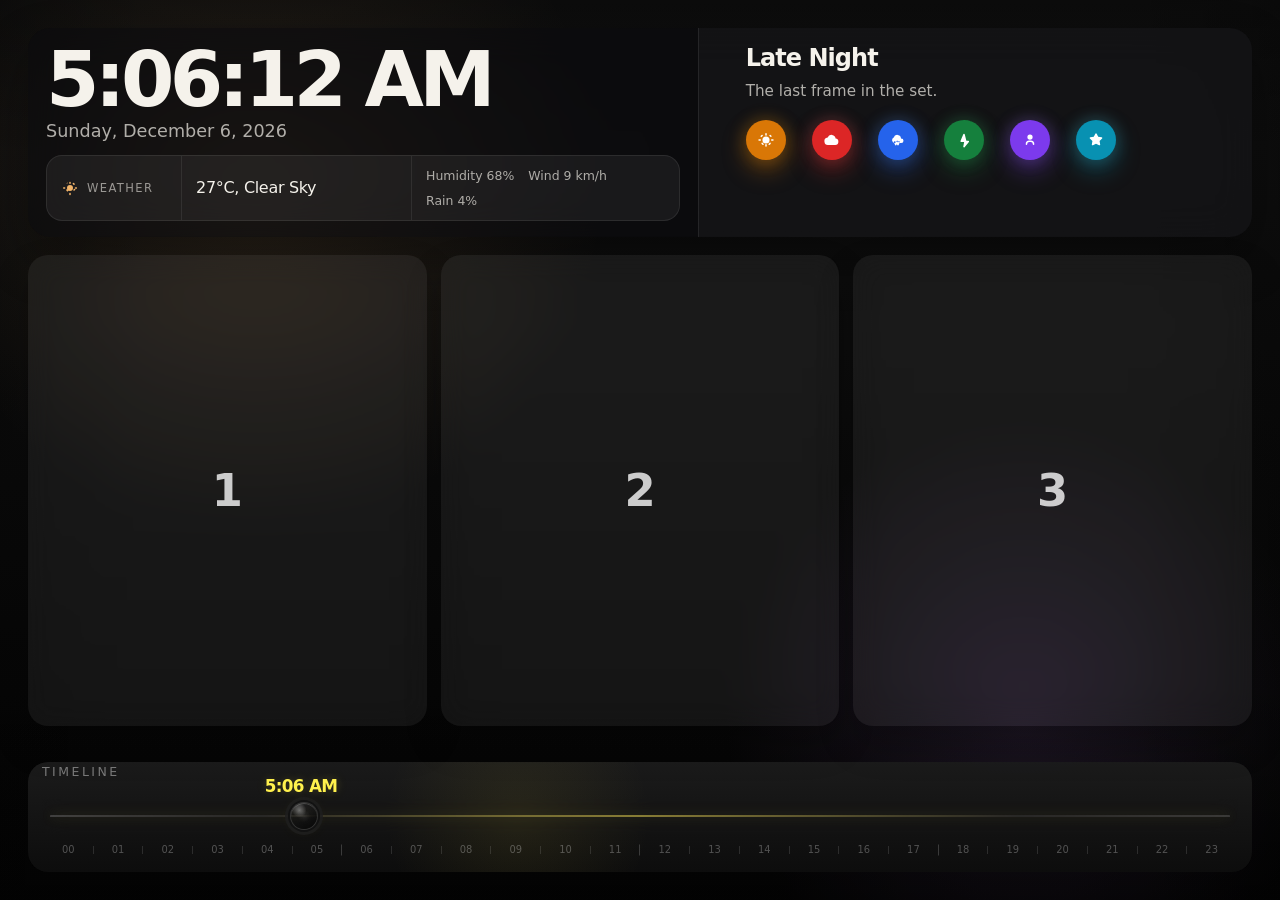
==== index.html @ 96e2cfde "Added the fourth page - added some final touches" ====
<!DOCTYPE html>
<html lang="en">
  <head>
    <meta charset="UTF-8" />
    <meta name="viewport" content="width=device-width, initial-scale=1.0" />
    <title>Time Slider</title>
    <style>
      :root {
        --bg: #080808;
        --panel: rgba(12, 12, 14, 0.58);
        --panel-border: rgba(255, 255, 255, 0.12);
        --text: #f5f2eb;
        --muted: rgba(245, 242, 235, 0.7);
        --accent: #f3b56a;
        --accent-2: #c98bff;
      }

      * {
        box-sizing: border-box;
      }

      html,
      body {
        margin: 0;
        min-height: 100%;
        background: var(--bg);
      }

      body {
        font-family: Inter, ui-sans-serif, system-ui, -apple-system, BlinkMacSystemFont,
          "Segoe UI", sans-serif;
        color: var(--text);
        overflow: hidden;
      }

      .app {
        position: relative;
        width: 100vw;
        height: 100vh;
        height: 100dvh;
        overflow: hidden;
        display: flex;
        flex-direction: column;
        background:
          radial-gradient(circle at 20% 20%, rgba(243, 181, 106, 0.12), transparent 28%),
          radial-gradient(circle at 80% 80%, rgba(201, 139, 255, 0.12), transparent 24%),
          linear-gradient(180deg, #111 0%, #040404 100%);
      }

      .slides {
        position: absolute;
        inset: 0;
        transition: transform 360ms cubic-bezier(0.22, 1, 0.36, 1);
      }

      .slide {
        position: absolute;
        inset: 0;
        background-position: center;
        background-size: cover;
        background-repeat: no-repeat;
        opacity: 0;
        transform: translateX(0);
        transition:
          transform 700ms cubic-bezier(0.22, 1, 0.36, 1),
          opacity 700ms cubic-bezier(0.22, 1, 0.36, 1);
        will-change: transform, opacity;
      }

      .slide::after {
        content: "";
        position: absolute;
        inset: 0;
        background:
          linear-gradient(180deg, rgba(4, 4, 4, 0.38) 0%, rgba(4, 4, 4, 0.1) 20%, rgba(4, 4, 4, 0.35) 100%),
          radial-gradient(circle at 50% 35%, rgba(255, 255, 255, 0.08), transparent 42%);
      }

      .slide.is-active {
        opacity: 1;
        transform: translateX(0);
        z-index: 2;
      }

      .slide.is-enter-left {
        opacity: 0;
        transform: translateX(-100%);
        z-index: 1;
      }

      .slide.is-enter-right {
        opacity: 0;
        transform: translateX(100%);
        z-index: 1;
      }

      .slide.is-exit-left {
        opacity: 0;
        transform: translateX(-100%);
        z-index: 1;
      }

      .slide.is-exit-right {
        opacity: 0;
        transform: translateX(100%);
        z-index: 1;
      }

      .hud {
        position: relative;
        z-index: 3;
        flex: 1;
        min-height: 0;
        display: flex;
        flex-direction: column;
        gap: clamp(12px, 2vw, 18px);
        padding: clamp(14px, 2.2vw, 28px);
        transition: transform 360ms cubic-bezier(0.22, 1, 0.36, 1);
      }

      .tasks-rail {
        display: flex;
        flex-direction: row;
        gap: 14px;
        width: 100%;
        min-height: 0;
        flex: 1 1 auto;
        align-items: stretch;
        z-index: 3;
        margin-bottom: 18px;
      }

      .task-card {
        flex: 1 1 0;
        min-height: 0;
        height: 100%;
        max-height: 100%;
        border-radius: 20px;
        background: rgba(255, 255, 255, 0.06);
        backdrop-filter: blur(14px);
        box-shadow: 0 18px 36px rgba(0, 0, 0, 0.22);
        display: grid;
        place-items: center;
        font-size: clamp(1.8rem, 4vw, 2.8rem);
        font-weight: 700;
        color: rgba(255, 255, 255, 0.78);
      }

      .topbar {
        display: grid;
        grid-template-columns: minmax(0, 1.15fr) minmax(0, 0.95fr);
        align-items: start;
        gap: 0;
        padding: 0;
        background: var(--panel);
        backdrop-filter: blur(18px);
        border-radius: 22px;
        max-width: none;
        width: 100%;
        box-shadow: 0 22px 50px rgba(0, 0, 0, 0.32);
        overflow: hidden;
      }

      .topbar__pane {
        display: flex;
        align-items: flex-start;
        min-height: 100%;
        padding: 16px 18px;
        min-width: 0;
      }

      .topbar__pane + .topbar__pane {
        border-left: 1px solid rgba(255, 255, 255, 0.08);
      }

      .topbar__pane--summary {
        background: rgba(255, 255, 255, 0.03);
      }

      .clock {
        display: grid;
        gap: 4px;
        flex: 0 0 auto;
        min-width: 0;
        width: 100%;
      }

      .clock__time {
        display: inline-block;
        width: 100%;
        min-width: 6.5ch;
        font-size: clamp(2rem, 6vw, 5rem);
        line-height: 0.95;
        letter-spacing: -0.06em;
        font-weight: 600;
        white-space: nowrap;
        font-variant-numeric: tabular-nums;
        font-feature-settings: "tnum" 1, "lnum" 1;
      }

      .clock__date {
        font-size: clamp(0.95rem, 2vw, 1.1rem);
        color: var(--muted);
      }

      .clock__weather {
        margin-top: 10px;
        display: grid;
        grid-template-columns: 0.7fr 1.2fr 1.4fr;
        gap: 0;
        border-radius: 16px;
        background: rgba(255, 255, 255, 0.06);
        border: 1px solid rgba(255, 255, 255, 0.08);
        overflow: hidden;
      }

      .clock__weather-section {
        min-width: 0;
        padding: 12px 14px;
      }

      .clock__weather-section + .clock__weather-section {
        border-left: 1px solid rgba(255, 255, 255, 0.08);
      }

      .clock__weather-label {
        display: flex;
        align-items: center;
        gap: 8px;
        font-size: 0.72rem;
        color: rgba(245, 242, 235, 0.58);
        letter-spacing: 0.12em;
        text-transform: uppercase;
      }

      .clock__weather-icon {
        width: 18px;
        height: 18px;
        flex: 0 0 auto;
        color: #f3b56a;
      }

      .clock__weather-main {
        font-size: 1rem;
        color: var(--text);
        letter-spacing: -0.02em;
        display: flex;
        align-items: center;
        min-height: 100%;
      }

      .clock__weather-meta {
        display: flex;
        flex-wrap: wrap;
        gap: 10px 14px;
        font-size: 0.78rem;
        color: rgba(245, 242, 235, 0.68);
        align-items: center;
        min-height: 100%;
      }

      .slide-summary {
        display: flex;
        align-items: center;
        justify-content: center;
        gap: 18px;
        width: 100%;
        min-width: 0;
        text-align: center;
        flex: 1;
      }

      .slide-summary__slot {
        flex: 1 1 0;
        min-width: 0;
        display: flex;
        justify-content: center;
        align-items: center;
      }

      .steps-widget {
        width: min(100%, 220px);
        padding: 16px;
        border-radius: 28px;
        background:
          linear-gradient(180deg, rgba(24, 24, 26, 0.98), rgba(10, 10, 11, 0.98));
        border: 1px solid rgba(255, 255, 255, 0.08);
        box-shadow:
          0 22px 40px rgba(0, 0, 0, 0.42),
          inset 0 1px 0 rgba(255, 255, 255, 0.06);
      }

      .steps-widget__top {
        display: flex;
        align-items: center;
        justify-content: space-between;
        gap: 12px;
      }

      .steps-widget__streak {
        display: flex;
        align-items: center;
        gap: 10px;
      }

      .steps-widget__fire {
        width: 42px;
        height: 42px;
        display: grid;
        place-items: center;
        border-radius: 50%;
        color: #ffffff;
        background: radial-gradient(circle at 35% 35%, #ff9e4a, #ff4d1f 68%, #a01e00 100%);
        box-shadow:
          0 0 20px rgba(255, 94, 31, 0.45),
          inset 0 2px 4px rgba(255, 255, 255, 0.18);
      }

      .steps-widget__fire svg,
      .steps-widget__spark svg {
        width: 22px;
        height: 22px;
      }

      .steps-widget__spark {
        width: 34px;
        height: 34px;
        display: grid;
        place-items: center;
        color: rgba(255, 255, 255, 0.82);
      }

      .steps-widget__label {
        font-size: 0.72rem;
        letter-spacing: 0.12em;
        text-transform: uppercase;
        color: rgba(255, 255, 255, 0.44);
      }

      .steps-widget__days {
        display: flex;
        align-items: baseline;
        gap: 8px;
        margin-top: 2px;
      }

      .steps-widget__days strong {
        font-size: 1.1rem;
        font-weight: 700;
      }

      .steps-widget__days span {
        font-size: 0.82rem;
        letter-spacing: 0.12em;
        text-transform: uppercase;
        color: rgba(255, 255, 255, 0.7);
      }

      .steps-widget__divider {
        height: 1px;
        margin: 14px 0;
        background: rgba(255, 255, 255, 0.08);
      }

      .steps-widget__week {
        display: grid;
        grid-template-columns: repeat(7, 1fr);
        gap: 8px;
      }

      .steps-widget__day {
        display: grid;
        justify-items: center;
        gap: 6px;
      }

      .steps-widget__dot {
        width: 26px;
        height: 26px;
        border-radius: 50%;
        display: grid;
        place-items: center;
        background: rgba(255, 255, 255, 0.06);
        color: transparent;
        box-shadow: inset 0 0 0 1px rgba(255, 255, 255, 0.04);
      }

      .steps-widget__day--done .steps-widget__dot {
        background: linear-gradient(180deg, #7cff4f, #2fbe2e);
        color: #071b07;
        box-shadow:
          0 0 16px rgba(89, 255, 86, 0.36),
          inset 0 1px 0 rgba(255, 255, 255, 0.36);
      }

      .steps-widget__day--current .steps-widget__dot {
        background: transparent;
        box-shadow:
          inset 0 0 0 3px #58df3d,
          0 0 16px rgba(88, 223, 61, 0.28);
      }

      .steps-widget__dot svg {
        width: 14px;
        height: 14px;
      }

      .steps-widget__day small {
        font-size: 0.7rem;
        color: rgba(255, 255, 255, 0.58);
      }

      .steps-widget__steps {
        margin-top: 16px;
      }

      .steps-widget__steps-label {
        font-size: 0.72rem;
        letter-spacing: 0.12em;
        text-transform: uppercase;
        color: rgba(255, 255, 255, 0.42);
      }

      .steps-widget__steps-line {
        display: flex;
        align-items: baseline;
        justify-content: space-between;
        gap: 10px;
        margin-top: 6px;
      }

      .steps-widget__count {
        display: flex;
        align-items: baseline;
        gap: 4px;
      }

      .steps-widget__count strong {
        font-size: 1.05rem;
      }

      .steps-widget__count span,
      .steps-widget__percent {
        color: rgba(255, 255, 255, 0.4);
      }

      .steps-widget__bar {
        height: 14px;
        margin-top: 12px;
        border-radius: 999px;
        background: rgba(56, 96, 38, 0.34);
        overflow: hidden;
      }

      .steps-widget__bar-fill {
        width: 68%;
        height: 100%;
        border-radius: inherit;
        background: linear-gradient(90deg, #3ad535, #57ff44);
        box-shadow:
          0 0 18px rgba(87, 255, 68, 0.4),
          inset 0 -1px 0 rgba(0, 0, 0, 0.18);
      }

      .slide-summary__bars {
        display: grid;
        gap: 6px;
        padding-top: 6px;
        flex: 0 0 auto;
      }

      .slide-summary__bars span {
        width: 14px;
        height: 3px;
        border-radius: 999px;
        background: linear-gradient(90deg, rgba(255, 241, 77, 0.2), rgba(255, 241, 77, 0.88));
        box-shadow: 0 0 10px rgba(255, 241, 77, 0.12);
      }

      .slide-summary__title {
        margin: 0;
        font-size: clamp(1.05rem, 2.2vw, 1.5rem);
        font-weight: 600;
        letter-spacing: -0.04em;
      }

      .slide-summary__copy {
        display: grid;
        gap: 8px;
        flex: 0 1 460px;
        min-width: 0;
        width: 100%;
        max-width: 460px;
        justify-items: start;
        align-content: center;
        text-align: left;
      }

      .topbar__spacer {
        min-height: 1px;
      }

      .slide-summary__meta {
        margin: 0;
        color: var(--muted);
        font-size: 0.95rem;
        line-height: 1.45;
        max-width: 34ch;
      }

      .slide-summary__dots {
        display: grid;
        grid-template-columns: repeat(6, 58px);
        justify-content: start;
        align-items: center;
        width: auto;
        margin-top: 10px;
        gap: 8px;
      }

      .slide-summary__dots span {
        display: grid;
        place-items: center;
        width: 40px;
        height: 40px;
        border-radius: 50%;
        transition:
          transform 180ms ease,
          box-shadow 180ms ease,
          filter 180ms ease;
        cursor: default;
      }

      .slide-summary__dots button {
        display: grid;
        place-items: center;
        width: 40px;
        height: 40px;
        padding: 0;
        border: 0;
        border-radius: 50%;
        background: transparent;
        color: inherit;
        font: inherit;
        cursor: pointer;
        transition:
          transform 180ms ease,
          box-shadow 180ms ease,
          filter 180ms ease;
      }

      .slide-summary__dots span:nth-child(1) {
        background: #d97706;
        box-shadow:
          0 10px 24px rgba(217, 119, 6, 0.38),
          0 0 18px rgba(245, 158, 11, 0.28);
      }

      .slide-summary__dots span:nth-child(2) {
        background: #dc2626;
        box-shadow:
          0 10px 24px rgba(220, 38, 38, 0.38),
          0 0 18px rgba(248, 113, 113, 0.24);
      }

      .slide-summary__dots span:nth-child(3) {
        background: #2563eb;
        box-shadow:
          0 10px 24px rgba(37, 99, 235, 0.38),
          0 0 18px rgba(96, 165, 250, 0.24);
      }

      .slide-summary__dots span:nth-child(4) {
        background: #15803d;
        box-shadow:
          0 10px 24px rgba(21, 128, 61, 0.38),
          0 0 18px rgba(74, 222, 128, 0.22);
      }

      .slide-summary__dots span:nth-child(5) {
        background: #7c3aed;
        box-shadow:
          0 10px 24px rgba(124, 58, 237, 0.38),
          0 0 18px rgba(167, 139, 250, 0.24);
      }

      .slide-summary__dots span:nth-child(6) {
        background: #0891b2;
        box-shadow:
          0 10px 24px rgba(8, 145, 178, 0.38),
          0 0 18px rgba(103, 232, 249, 0.24);
      }

      .slide-summary__dots span:hover {
        transform: translateY(-4px) scale(1.06);
        filter: brightness(1.08);
      }

      .slide-summary__dots span:nth-child(1):hover {
        box-shadow:
          0 14px 30px rgba(217, 119, 6, 0.48),
          0 0 24px rgba(245, 158, 11, 0.4);
      }

      .slide-summary__dots span:nth-child(2):hover {
        box-shadow:
          0 14px 30px rgba(220, 38, 38, 0.48),
          0 0 24px rgba(248, 113, 113, 0.34);
      }

      .slide-summary__dots span:nth-child(3):hover {
        box-shadow:
          0 14px 30px rgba(37, 99, 235, 0.48),
          0 0 24px rgba(96, 165, 250, 0.34);
      }

      .slide-summary__dots span:nth-child(4):hover {
        box-shadow:
          0 14px 30px rgba(21, 128, 61, 0.48),
          0 0 24px rgba(74, 222, 128, 0.32);
      }

      .slide-summary__dots span:nth-child(5):hover {
        box-shadow:
          0 14px 30px rgba(124, 58, 237, 0.48),
          0 0 24px rgba(167, 139, 250, 0.34);
      }

      .slide-summary__dots span:nth-child(6):hover {
        box-shadow:
          0 14px 30px rgba(8, 145, 178, 0.48),
          0 0 24px rgba(103, 232, 249, 0.34);
      }

      .slide-summary__dots svg {
        width: 18px;
        height: 18px;
        color: #ffffff;
      }

      .bank-drawer {
        position: absolute;
        top: 0;
        right: 0;
        bottom: 0;
        left: 0;
        width: 100%;
        z-index: 5;
        padding: 0;
        display: flex;
        transform: translateX(100%);
        transition: transform 320ms cubic-bezier(0.22, 1, 0.36, 1);
      }

      .bank-drawer.is-open {
        transform: translateX(0);
      }

      .bank-drawer__panel {
        width: 100%;
        height: 100%;
        border-radius: 0;
        position: relative;
        overflow: hidden;
        background:
          radial-gradient(circle at 20% 18%, rgba(245, 158, 11, 0.18), transparent 22%),
          radial-gradient(circle at 78% 24%, rgba(56, 189, 248, 0.16), transparent 24%),
          radial-gradient(circle at 50% 82%, rgba(139, 92, 246, 0.16), transparent 28%),
          #000;
        border-left: 0;
        box-shadow: inset 0 1px 0 rgba(255, 255, 255, 0.06);
        padding: 28px;
        display: grid;
        grid-template-rows: auto 1fr;
        gap: 18px;
      }

      .bank-drawer__panel::before {
        content: "";
        position: absolute;
        inset: 0;
        pointer-events: none;
        background:
          linear-gradient(180deg, rgba(255, 255, 255, 0.03), transparent 22%, transparent 78%, rgba(255, 255, 255, 0.02)),
          radial-gradient(circle at 50% 50%, rgba(255, 255, 255, 0.03), transparent 55%);
      }

      .bank-drawer__top {
        display: grid;
        grid-template-columns: minmax(0, 1fr) minmax(180px, 0.8fr);
        align-items: stretch;
        gap: 28px;
        position: relative;
        z-index: 1;
      }

      .bank-drawer__canvas {
        display: grid;
        grid-template-rows: auto minmax(0, 1fr) auto;
        min-height: 0;
        gap: 10px;
        position: relative;
        z-index: 1;
      }

      .bank-drawer__section {
        min-height: 0;
      }

      .bank-drawer__row {
        display: grid;
        grid-template-columns: repeat(3, minmax(0, 1fr));
        gap: 16px;
        height: 100%;
      }

      .bank-drawer__box {
        border-radius: 24px;
        background: linear-gradient(180deg, rgba(255, 255, 255, 0.1), rgba(255, 255, 255, 0.03));
        background-position: center;
        background-repeat: no-repeat;
        background-size: cover;
        border: 1px solid rgba(255, 255, 255, 0.14);
        backdrop-filter: blur(6px) saturate(108%);
        -webkit-backdrop-filter: blur(6px) saturate(108%);
        box-shadow:
          0 12px 24px rgba(0, 0, 0, 0.12),
          inset 0 1px 0 rgba(255, 255, 255, 0.14),
          inset 0 -1px 0 rgba(255, 255, 255, 0.04);
        display: grid;
        place-items: center;
        font-size: clamp(1.2rem, 2.5vw, 2rem);
        font-weight: 700;
        color: rgba(255, 255, 255, 0.72);
      }

      .bank-drawer__box--clock {
        place-items: start;
        padding: 14px 16px;
      }

      .bank-drawer__box--clock .clock {
        width: 100%;
      }

      .bank-drawer__box--clock .clock__time {
        font-size: clamp(1.3rem, 3vw, 2.4rem);
        min-width: 0;
      }

      .bank-drawer__box--clock .clock__date {
        font-size: clamp(0.78rem, 1.5vw, 0.95rem);
      }

      .bank-drawer__todo {
        --todo-accent: #0a84ff;
        --todo-notification-bg: linear-gradient(180deg, rgba(96, 165, 250, 0.34), rgba(37, 99, 235, 0.2));
        --todo-notification-border: rgba(147, 197, 253, 0.24);
        --todo-notification-shadow: rgba(37, 99, 235, 0.18);
        --todo-notification-text: rgba(239, 246, 255, 0.96);
        --todo-notification-subtle: rgba(219, 234, 254, 0.62);
        --todo-notification-meta: rgba(219, 234, 254, 0.72);
        --todo-notification-time: rgba(219, 234, 254, 0.5);
        place-items: stretch;
        align-content: start;
        padding: 18px;
        gap: 14px;
        min-height: 320px;
        font-size: 1rem;
        font-weight: 400;
        color: rgba(255, 255, 255, 0.82);
      }

      .bank-drawer__todo-header {
        display: flex;
        align-items: flex-start;
        justify-content: space-between;
        gap: 12px;
      }

      .bank-drawer__todo-title {
        margin: 0;
        font-size: clamp(1rem, 2vw, 1.3rem);
        font-weight: 700;
        color: #fff5ea;
        letter-spacing: -0.03em;
      }

      .bank-drawer__todo-count {
        min-width: 32px;
        height: 32px;
        padding: 0 10px;
        display: inline-flex;
        align-items: center;
        justify-content: center;
        border-radius: 999px;
        background: rgba(255, 255, 255, 0.08);
        border: 1px solid rgba(255, 255, 255, 0.12);
        font-size: 0.8rem;
        color: rgba(255, 255, 255, 0.78);
      }

      .bank-drawer__todo-subtitle {
        margin: 4px 0 0;
        font-size: 0.82rem;
        line-height: 1.45;
        color: rgba(255, 255, 255, 0.58);
      }

      .bank-drawer__todo-form {
        display: grid;
        grid-template-columns: minmax(0, 1fr) auto;
        gap: 10px;
      }

      .bank-drawer__todo-input {
        width: 100%;
        min-width: 0;
        padding: 12px 14px;
        border: 1px solid rgba(255, 255, 255, 0.1);
        border-radius: 14px;
        background: rgba(7, 7, 9, 0.46);
        color: #f8f4ef;
        font: inherit;
        outline: none;
        transition:
          border-color 180ms ease,
          box-shadow 180ms ease,
          background-color 180ms ease;
      }

      .bank-drawer__todo-input::placeholder {
        color: rgba(255, 255, 255, 0.34);
      }

      .bank-drawer__todo-input:focus {
        border-color: rgba(243, 181, 106, 0.5);
        box-shadow: 0 0 0 4px rgba(243, 181, 106, 0.12);
        background: rgba(7, 7, 9, 0.64);
      }

      .bank-drawer__todo-button {
        padding: 0 16px;
        border: 0;
        border-radius: 14px;
        background: linear-gradient(135deg, #f3b56a, #ef7d37);
        color: #18110a;
        font: inherit;
        font-weight: 700;
        cursor: pointer;
        transition:
          transform 180ms ease,
          filter 180ms ease,
          box-shadow 180ms ease;
        box-shadow: 0 10px 24px rgba(239, 125, 55, 0.26);
      }

      .bank-drawer__todo-button:hover {
        transform: translateY(-1px);
        filter: brightness(1.04);
      }

      .bank-drawer__todo-body {
        display: grid;
        gap: 14px;
        min-height: 0;
        overflow-y: auto;
        overflow-x: hidden;
        padding-right: 6px;
        scrollbar-width: thin;
        scrollbar-color: rgba(255, 255, 255, 0.24) transparent;
      }

      .bank-drawer__todo-body::-webkit-scrollbar {
        width: 8px;
      }

      .bank-drawer__todo-body::-webkit-scrollbar-track {
        background: transparent;
      }

      .bank-drawer__todo-body::-webkit-scrollbar-thumb {
        border-radius: 999px;
        background: rgba(255, 255, 255, 0.22);
      }

      .bank-drawer__todo-body::-webkit-scrollbar-thumb:hover {
        background: rgba(255, 255, 255, 0.32);
      }

      .bank-drawer__todo-group {
        display: grid;
        gap: 10px;
        min-height: 0;
      }

      .bank-drawer__todo-label {
        font-size: 0.72rem;
        letter-spacing: 0.14em;
        text-transform: uppercase;
        color: rgba(255, 255, 255, 0.4);
      }

      .bank-drawer__todo-label--button {
        width: 100%;
        display: flex;
        align-items: center;
        justify-content: space-between;
        gap: 10px;
        padding: 0;
        border: 0;
        background: transparent;
        text-align: left;
        cursor: pointer;
      }

      .bank-drawer__todo-label-text {
        font: inherit;
        letter-spacing: inherit;
        text-transform: inherit;
      }

      .bank-drawer__todo-label-count {
        font-size: 0.68rem;
        letter-spacing: 0.08em;
        color: rgba(255, 255, 255, 0.34);
      }

      .bank-drawer__todo-list {
        list-style: none;
        margin: 0;
        padding: 0;
        display: grid;
        gap: 10px;
        overflow: hidden;
        max-height: none;
        transition: max-height 420ms cubic-bezier(0.22, 1, 0.36, 1);
      }

      .bank-drawer__todo-item {
        display: grid;
        position: relative;
        margin-top: var(--stack-overlap, 0px);
        transform: translateY(var(--stack-lift, 0px)) scale(var(--stack-scale, 1));
        opacity: var(--stack-opacity, 1);
        z-index: var(--stack-z, 1);
        transform-origin: top center;
        transition:
          margin-top 420ms cubic-bezier(0.22, 1, 0.36, 1),
          transform 420ms cubic-bezier(0.22, 1, 0.36, 1),
          opacity 320ms ease-out,
          filter 320ms ease-out;
        will-change: transform, opacity;
      }

      .bank-drawer__todo-task {
        width: 100%;
        display: grid;
        grid-template-columns: auto minmax(0, 1fr) auto;
        gap: 12px;
        align-items: center;
        padding: 13px 15px;
        border-radius: 20px;
        background: var(--todo-notification-bg);
        border: 1px solid var(--todo-notification-border);
        color: var(--todo-notification-text);
        backdrop-filter: blur(18px) saturate(140%);
        -webkit-backdrop-filter: blur(18px) saturate(140%);
        box-shadow:
          0 14px 28px var(--todo-notification-shadow),
          inset 0 1px 0 rgba(255, 255, 255, 0.16);
        transform-origin: top center;
        transition:
          box-shadow 320ms ease,
          backdrop-filter 320ms ease,
          -webkit-backdrop-filter 320ms ease;
      }

      .bank-drawer__todo-task::before {
        content: "";
        width: 34px;
        height: 34px;
        border-radius: 11px;
        background:
          radial-gradient(circle at 30% 30%, rgba(255, 255, 255, 0.92), rgba(255, 255, 255, 0.24) 34%, transparent 35%),
          linear-gradient(180deg, color-mix(in srgb, var(--todo-accent) 72%, white), var(--todo-accent));
        box-shadow:
          inset 0 1px 0 rgba(255, 255, 255, 0.42),
          0 8px 16px color-mix(in srgb, var(--todo-accent) 28%, transparent);
      }

      .bank-drawer__todo-check {
        width: 18px;
        height: 18px;
        margin: 0;
        accent-color: var(--todo-accent);
        cursor: pointer;
        justify-self: end;
        opacity: 0.88;
      }

      .bank-drawer__todo-text {
        min-width: 0;
        font-size: 0.92rem;
        line-height: 1.45;
        color: inherit;
        word-break: break-word;
      }

      .bank-drawer__todo-copy {
        min-width: 0;
        display: grid;
        gap: 4px;
      }

      .bank-drawer__todo-meta {
        display: flex;
        align-items: center;
        justify-content: space-between;
        gap: 10px;
        min-width: 0;
        font-size: 0.7rem;
        line-height: 1;
      }

      .bank-drawer__todo-source {
        min-width: 0;
        color: var(--todo-notification-meta);
        font-weight: 700;
        letter-spacing: 0.03em;
        text-transform: uppercase;
      }

      .bank-drawer__todo-time {
        color: var(--todo-notification-time);
        white-space: nowrap;
      }

      .bank-drawer__todo-status {
        display: inline-flex;
        align-items: center;
        gap: 6px;
        font-size: 0.72rem;
        color: var(--todo-notification-meta);
      }

      .bank-drawer__todo-status::before {
        content: "";
        width: 7px;
        height: 7px;
        border-radius: 50%;
        background: var(--todo-accent);
        box-shadow: 0 0 10px rgba(10, 132, 255, 0.22);
      }

      .bank-drawer__todo-item.is-complete .bank-drawer__todo-task {
        opacity: 0.82;
        filter: saturate(0.86);
      }

      .bank-drawer__todo-item.is-complete .bank-drawer__todo-text {
        color: var(--todo-notification-subtle);
        text-decoration: line-through;
      }

      .bank-drawer__todo-item.is-complete .bank-drawer__todo-status::before {
        background: var(--todo-notification-time);
        box-shadow: none;
      }

      .bank-drawer__todo-group.has-stack-overflow:not(.is-expanded) .bank-drawer__todo-list {
        max-height: 212px;
      }

      .bank-drawer__todo-group.is-expanded .bank-drawer__todo-list {
        overflow-y: auto;
        overflow-x: hidden;
        padding-right: 4px;
      }

      .bank-drawer__todo-group.is-expanded .bank-drawer__todo-task {
        box-shadow:
          0 12px 26px rgba(0, 0, 0, 0.12),
          inset 0 1px 0 rgba(255, 255, 255, 0.4);
      }

      .bank-drawer__todo-group.is-expanded .bank-drawer__todo-list::-webkit-scrollbar {
        width: 6px;
      }

      .bank-drawer__todo-group.is-expanded .bank-drawer__todo-list::-webkit-scrollbar-track {
        background: transparent;
      }

      .bank-drawer__todo-group.is-expanded .bank-drawer__todo-list::-webkit-scrollbar-thumb {
        border-radius: 999px;
        background: rgba(255, 255, 255, 0.18);
      }

      .bank-drawer__todo-empty {
        margin: 0;
        padding: 12px 13px;
        border-radius: 16px;
        border: 1px dashed rgba(255, 255, 255, 0.12);
        color: rgba(255, 255, 255, 0.38);
        font-size: 0.84rem;
      }

      .bank-drawer__todo-empty--completed {
        border: 0;
        background: transparent;
        padding-left: 0;
        padding-right: 0;
      }

      .bank-drawer__todo[data-todo-list="company"] {
        --todo-accent: #b6ef2f;
        --todo-notification-bg: linear-gradient(180deg, rgba(182, 239, 47, 0.28), rgba(120, 170, 18, 0.18));
        --todo-notification-border: rgba(214, 255, 72, 0.22);
        --todo-notification-shadow: rgba(166, 216, 0, 0.18);
        --todo-notification-text: rgba(244, 255, 212, 0.96);
        --todo-notification-subtle: rgba(224, 255, 136, 0.58);
        --todo-notification-meta: rgba(224, 255, 136, 0.72);
        --todo-notification-time: rgba(224, 255, 136, 0.5);
        background:
          radial-gradient(circle at top left, rgba(217, 255, 43, 0.16), transparent 34%),
          linear-gradient(180deg, rgba(10, 12, 8, 0.98), rgba(2, 3, 2, 0.98));
        border-color: rgba(217, 255, 43, 0.22);
        box-shadow:
          0 16px 28px rgba(0, 0, 0, 0.34),
          0 0 28px rgba(195, 255, 43, 0.08),
          inset 0 1px 0 rgba(239, 255, 180, 0.08);
      }

      .bank-drawer__todo[data-todo-list="company"] .bank-drawer__todo-title {
        color: #e4ff67;
      }

      .bank-drawer__todo[data-todo-list="company"] .bank-drawer__todo-subtitle,
      .bank-drawer__todo[data-todo-list="company"] .bank-drawer__todo-label,
      .bank-drawer__todo[data-todo-list="company"] .bank-drawer__todo-empty {
        color: rgba(224, 255, 136, 0.62);
      }

      .bank-drawer__todo[data-todo-list="company"] .bank-drawer__todo-count {
        background: rgba(214, 255, 72, 0.12);
        border-color: rgba(214, 255, 72, 0.24);
        color: #ebff94;
      }

      .bank-drawer__todo[data-todo-list="company"] .bank-drawer__todo-input {
        background: rgba(5, 7, 5, 0.92);
        border-color: rgba(214, 255, 72, 0.14);
        color: #f4ffd4;
      }

      .bank-drawer__todo[data-todo-list="company"] .bank-drawer__todo-input::placeholder {
        color: rgba(224, 255, 136, 0.34);
      }

      .bank-drawer__todo[data-todo-list="company"] .bank-drawer__todo-input:focus {
        border-color: rgba(214, 255, 72, 0.56);
        box-shadow: 0 0 0 4px rgba(214, 255, 72, 0.12);
        background: rgba(7, 10, 5, 0.98);
      }

      .bank-drawer__todo[data-todo-list="company"] .bank-drawer__todo-button {
        background: linear-gradient(135deg, #e6ff4b, #a6d800);
        color: #101406;
        box-shadow: 0 10px 24px rgba(166, 216, 0, 0.28);
      }

      .bank-drawer__todo[data-todo-list="company"] .bank-drawer__todo-check {
        accent-color: #b6ef2f;
      }

      .bank-drawer__todo[data-todo-list="company"] .bank-drawer__todo-text {
        color: inherit;
      }

      .bank-drawer__todo[data-todo-list="school"] {
        --todo-accent: #a78bfa;
        --todo-notification-bg: linear-gradient(180deg, rgba(167, 139, 250, 0.3), rgba(124, 58, 237, 0.18));
        --todo-notification-border: rgba(196, 167, 255, 0.22);
        --todo-notification-shadow: rgba(124, 58, 237, 0.2);
        --todo-notification-text: rgba(243, 237, 255, 0.96);
        --todo-notification-subtle: rgba(212, 191, 255, 0.58);
        --todo-notification-meta: rgba(212, 191, 255, 0.72);
        --todo-notification-time: rgba(212, 191, 255, 0.5);
        background:
          radial-gradient(circle at top left, rgba(167, 139, 250, 0.18), transparent 34%),
          linear-gradient(180deg, rgba(10, 8, 14, 0.98), rgba(3, 2, 6, 0.98));
        border-color: rgba(167, 139, 250, 0.24);
        box-shadow:
          0 16px 28px rgba(0, 0, 0, 0.34),
          0 0 28px rgba(167, 139, 250, 0.1),
          inset 0 1px 0 rgba(224, 211, 255, 0.08);
      }

      .bank-drawer__todo[data-todo-list="school"] .bank-drawer__todo-title {
        color: #c4a7ff;
      }

      .bank-drawer__todo[data-todo-list="school"] .bank-drawer__todo-subtitle,
      .bank-drawer__todo[data-todo-list="school"] .bank-drawer__todo-label,
      .bank-drawer__todo[data-todo-list="school"] .bank-drawer__todo-empty {
        color: rgba(212, 191, 255, 0.64);
      }

      .bank-drawer__todo[data-todo-list="school"] .bank-drawer__todo-count {
        background: rgba(167, 139, 250, 0.12);
        border-color: rgba(167, 139, 250, 0.24);
        color: #d9c5ff;
      }

      .bank-drawer__todo[data-todo-list="school"] .bank-drawer__todo-input {
        background: rgba(8, 6, 12, 0.92);
        border-color: rgba(167, 139, 250, 0.16);
        color: #f3edff;
      }

      .bank-drawer__todo[data-todo-list="school"] .bank-drawer__todo-input::placeholder {
        color: rgba(212, 191, 255, 0.34);
      }

      .bank-drawer__todo[data-todo-list="school"] .bank-drawer__todo-input:focus {
        border-color: rgba(167, 139, 250, 0.58);
        box-shadow: 0 0 0 4px rgba(167, 139, 250, 0.14);
        background: rgba(10, 7, 16, 0.98);
      }

      .bank-drawer__todo[data-todo-list="school"] .bank-drawer__todo-button {
        background: linear-gradient(135deg, #b794ff, #7c3aed);
        color: #140b1f;
        box-shadow: 0 10px 24px rgba(124, 58, 237, 0.3);
      }

      .bank-drawer__todo[data-todo-list="school"] .bank-drawer__todo-check {
        accent-color: #a78bfa;
      }

      .bank-drawer__todo[data-todo-list="school"] .bank-drawer__todo-text {
        color: inherit;
      }

      .bank-drawer__todo[data-todo-list="life"] {
        --todo-accent: #60a5fa;
        --todo-notification-bg: linear-gradient(180deg, rgba(96, 165, 250, 0.34), rgba(37, 99, 235, 0.2));
        --todo-notification-border: rgba(147, 197, 253, 0.24);
        --todo-notification-shadow: rgba(37, 99, 235, 0.18);
        --todo-notification-text: rgba(239, 246, 255, 0.96);
        --todo-notification-subtle: rgba(219, 234, 254, 0.62);
        --todo-notification-meta: rgba(219, 234, 254, 0.72);
        --todo-notification-time: rgba(219, 234, 254, 0.5);
        background:
          radial-gradient(circle at top left, rgba(96, 165, 250, 0.18), transparent 34%),
          linear-gradient(180deg, rgba(7, 12, 20, 0.98), rgba(2, 5, 10, 0.98));
        border-color: rgba(96, 165, 250, 0.24);
        box-shadow:
          0 16px 28px rgba(0, 0, 0, 0.34),
          0 0 28px rgba(96, 165, 250, 0.1),
          inset 0 1px 0 rgba(191, 219, 254, 0.08);
      }

      .bank-drawer__todo[data-todo-list="life"] .bank-drawer__todo-title {
        color: #93c5fd;
      }

      .bank-drawer__todo[data-todo-list="life"] .bank-drawer__todo-subtitle,
      .bank-drawer__todo[data-todo-list="life"] .bank-drawer__todo-label,
      .bank-drawer__todo[data-todo-list="life"] .bank-drawer__todo-empty {
        color: rgba(191, 219, 254, 0.64);
      }

      .bank-drawer__todo[data-todo-list="life"] .bank-drawer__todo-count {
        background: rgba(96, 165, 250, 0.12);
        border-color: rgba(96, 165, 250, 0.24);
        color: #dbeafe;
      }

      .bank-drawer__todo[data-todo-list="life"] .bank-drawer__todo-input {
        background: rgba(5, 10, 18, 0.92);
        border-color: rgba(96, 165, 250, 0.16);
        color: #eff6ff;
      }

      .bank-drawer__todo[data-todo-list="life"] .bank-drawer__todo-input::placeholder {
        color: rgba(191, 219, 254, 0.34);
      }

      .bank-drawer__todo[data-todo-list="life"] .bank-drawer__todo-input:focus {
        border-color: rgba(96, 165, 250, 0.58);
        box-shadow: 0 0 0 4px rgba(96, 165, 250, 0.14);
        background: rgba(6, 12, 22, 0.98);
      }

      .bank-drawer__todo[data-todo-list="life"] .bank-drawer__todo-button {
        background: linear-gradient(135deg, #93c5fd, #2563eb);
        color: #07111f;
        box-shadow: 0 10px 24px rgba(37, 99, 235, 0.28);
      }

      .bank-drawer__todo[data-todo-list="life"] .bank-drawer__todo-check {
        accent-color: #60a5fa;
      }

      .bank-drawer__todo[data-todo-list="life"] .bank-drawer__todo-text {
        color: inherit;
      }

      .bank-drawer__box--icons {
        padding: 10px 12px;
        grid-template-columns: repeat(4, auto);
        gap: 4px;
        justify-content: start;
        border: 0;
        background: transparent;
        box-shadow: none;
        backdrop-filter: none;
        -webkit-backdrop-filter: none;
      }

      .bank-drawer__mini-icon {
        width: 100%;
        aspect-ratio: 1;
        max-width: 40px;
        justify-self: center;
        display: grid;
        place-items: center;
        border-radius: 50%;
        color: #fff;
        transition:
          transform 180ms ease,
          box-shadow 180ms ease,
          filter 180ms ease;
      }

      .bank-drawer__mini-icon--button {
        border: 0;
        cursor: pointer;
        padding: 0;
      }

      .bank-drawer__mini-icon svg {
        width: 18px;
        height: 18px;
      }

      .bank-drawer__mini-icon:nth-child(1) {
        background: #d97706;
        box-shadow:
          0 10px 20px rgba(217, 119, 6, 0.32),
          0 0 16px rgba(245, 158, 11, 0.24);
      }

      .bank-drawer__mini-icon:nth-child(2) {
        background: #dc2626;
        box-shadow:
          0 10px 20px rgba(220, 38, 38, 0.32),
          0 0 16px rgba(248, 113, 113, 0.22);
      }

      .bank-drawer__mini-icon:nth-child(3) {
        background: #2563eb;
        box-shadow:
          0 10px 20px rgba(37, 99, 235, 0.32),
          0 0 16px rgba(96, 165, 250, 0.22);
      }

      .bank-drawer__mini-icon:nth-child(4) {
        background: #15803d;
        box-shadow:
          0 10px 20px rgba(21, 128, 61, 0.32),
          0 0 16px rgba(74, 222, 128, 0.2);
      }

      .bank-drawer__mini-icon:hover {
        transform: translateY(-3px) scale(1.05);
        filter: brightness(1.08);
      }


      .bank-drawer__overlay {
        display: none;
      }

      .app.is-drawer-open .bank-drawer__overlay {
        display: block;
        position: absolute;
        inset: 0;
        z-index: 4;
        border: 0;
        padding: 0;
        background: rgba(0, 0, 0, 0.35);
        cursor: pointer;
      }

      .app.is-drawer-open .slides,
      .app.is-drawer-open .edge-fade,
      .app.is-drawer-open .hud {
        transform: translateX(-100%);
      }

      .app.is-drawer-open .bank-drawer.is-open {
        transform: translateX(0);
      }

      .school-drawer .bank-drawer__panel {
        background:
          linear-gradient(90deg, rgba(4, 11, 17, 0.82) 0%, rgba(4, 11, 17, 0.48) 26%, rgba(4, 11, 17, 0.08) 52%, rgba(4, 11, 17, 0.72) 100%),
          linear-gradient(180deg, rgba(4, 11, 17, 0.32), rgba(4, 11, 17, 0.1) 32%, rgba(4, 11, 17, 0.44) 100%),
          url("./image/sevenpm.jpg") center / cover no-repeat,
          radial-gradient(circle at 20% 18%, rgba(96, 165, 250, 0.16), transparent 22%),
          radial-gradient(circle at 78% 24%, rgba(167, 139, 250, 0.14), transparent 24%),
          radial-gradient(circle at 50% 82%, rgba(59, 130, 246, 0.18), transparent 28%),
          #02040a;
      }

      .fourth-drawer .bank-drawer__panel {
        background:
          radial-gradient(circle at 18% 18%, rgba(74, 222, 128, 0.14), transparent 22%),
          radial-gradient(circle at 82% 22%, rgba(34, 197, 94, 0.12), transparent 22%),
          linear-gradient(180deg, rgba(6, 10, 8, 0.98), rgba(1, 3, 2, 0.99));
      }

      .fourth-drawer .bank-drawer__canvas {
        grid-template-rows: minmax(0, 1fr);
      }

      .fourth-drawer__blank {
        min-height: 0;
        height: 100%;
        padding: 0;
      }

      .fourth-drawer__workspace {
        position: relative;
        width: 100%;
        height: 100%;
        min-height: min(72vh, 760px);
        overflow: hidden;
        background:
          radial-gradient(circle at 18% 18%, rgba(74, 222, 128, 0.08), transparent 22%),
          radial-gradient(circle at 82% 24%, rgba(96, 165, 250, 0.08), transparent 22%),
          linear-gradient(180deg, rgba(8, 14, 11, 0.96), rgba(4, 8, 6, 0.98));
        background-color: #08110d;
        background-position: center;
        background-size: cover;
        background-repeat: no-repeat;
      }

      .fourth-drawer__board-bar {
        position: absolute;
        top: 14px;
        left: 18px;
        z-index: 4;
        display: flex;
        align-items: center;
        gap: 10px;
      }

      .fourth-drawer__board-tabs {
        display: flex;
        align-items: center;
        gap: 8px;
        flex-wrap: wrap;
      }

      .fourth-drawer__board-tab,
      .fourth-drawer__board-create {
        height: 34px;
        padding: 0 14px;
        border: 0;
        border-radius: 999px;
        font: inherit;
        font-size: 0.74rem;
        font-weight: 700;
        letter-spacing: 0.08em;
        text-transform: uppercase;
        cursor: pointer;
      }

      .fourth-drawer__board-tab {
        background: rgba(255, 255, 255, 0.08);
        color: rgba(245, 255, 247, 0.82);
      }

      .fourth-drawer__board-tab.is-active {
        background: linear-gradient(135deg, #9bffb5, #4ade80);
        color: #06210d;
      }

      .fourth-drawer__board-create {
        background: rgba(147, 197, 253, 0.16);
        color: #dbeafe;
      }

      .fourth-drawer__board {
        position: absolute;
        inset: 0;
        display: none;
        background: transparent;
      }

      .fourth-drawer__board.is-active {
        display: block;
      }

      .fourth-drawer__add {
        position: absolute;
        top: 14px;
        right: 18px;
        z-index: 3;
        min-width: 88px;
        height: 34px;
        padding: 0 14px;
        border: 0;
        border-radius: 999px;
        background: linear-gradient(135deg, #9bffb5, #4ade80);
        color: #06210d;
        font: inherit;
        font-size: 0.78rem;
        font-weight: 700;
        letter-spacing: 0.08em;
        text-transform: uppercase;
        cursor: pointer;
        box-shadow: 0 10px 24px rgba(74, 222, 128, 0.22);
      }

      .fourth-drawer__board-trigger {
        position: absolute;
        top: 56px;
        right: 18px;
        z-index: 3;
        min-width: 88px;
        height: 30px;
        padding: 0 12px;
        border: 0;
        border-radius: 999px;
        background: rgba(147, 197, 253, 0.16);
        color: #dbeafe;
        font: inherit;
        font-size: 0.72rem;
        font-weight: 700;
        letter-spacing: 0.08em;
        text-transform: uppercase;
        cursor: pointer;
      }

      .fourth-drawer__board-properties {
        position: absolute;
        top: 94px;
        right: 18px;
        z-index: 3;
        width: min(280px, calc(100% - 36px));
        display: grid;
        gap: 12px;
        padding: 14px;
        border-radius: 18px;
        background: linear-gradient(180deg, rgba(10, 18, 14, 0.92), rgba(5, 8, 7, 0.96));
        border: 1px solid rgba(180, 255, 201, 0.14);
        backdrop-filter: blur(16px);
        -webkit-backdrop-filter: blur(16px);
        box-shadow:
          0 16px 34px rgba(0, 0, 0, 0.28),
          inset 0 1px 0 rgba(255, 255, 255, 0.06);
      }

      .fourth-drawer__board-properties[hidden] {
        display: none;
      }

      .fourth-drawer__board-properties-header {
        display: flex;
        align-items: flex-start;
        justify-content: space-between;
        gap: 10px;
      }

      .fourth-drawer__board-properties-title {
        margin: 0;
        font-size: 0.8rem;
        font-weight: 700;
        letter-spacing: 0.1em;
        text-transform: uppercase;
        color: #f5fff7;
      }

      .fourth-drawer__board-properties-copy {
        margin: 4px 0 0;
        font-size: 0.76rem;
        line-height: 1.45;
        color: rgba(245, 255, 247, 0.58);
      }

      .fourth-drawer__board-properties-close {
        width: 26px;
        height: 26px;
        border: 0;
        border-radius: 50%;
        padding: 0;
        background: rgba(255, 255, 255, 0.08);
        color: rgba(245, 255, 247, 0.74);
        font: inherit;
        cursor: pointer;
      }

      .fourth-drawer__board-properties-group {
        display: grid;
        gap: 8px;
      }

      .fourth-drawer__board-properties-label {
        font-size: 0.68rem;
        letter-spacing: 0.12em;
        text-transform: uppercase;
        color: rgba(245, 255, 247, 0.44);
      }

      .fourth-drawer__board-properties-row {
        display: grid;
        grid-template-columns: auto minmax(0, 1fr);
        gap: 10px;
        align-items: center;
      }

      .fourth-drawer__board-color {
        width: 42px;
        height: 36px;
        padding: 0;
        border: 1px solid rgba(255, 255, 255, 0.12);
        border-radius: 12px;
        background: rgba(255, 255, 255, 0.08);
        cursor: pointer;
      }

      .fourth-drawer__board-input {
        width: 100%;
        min-width: 0;
        height: 36px;
        padding: 0 12px;
        border: 1px solid rgba(255, 255, 255, 0.12);
        border-radius: 12px;
        background: rgba(8, 12, 10, 0.88);
        color: #f5fff7;
        font: inherit;
        font-size: 0.78rem;
      }

      .fourth-drawer__board-actions {
        display: flex;
        justify-content: flex-end;
        gap: 8px;
      }

      .fourth-drawer__board-action {
        height: 34px;
        padding: 0 12px;
        border: 0;
        border-radius: 999px;
        font: inherit;
        font-size: 0.72rem;
        font-weight: 700;
        letter-spacing: 0.08em;
        text-transform: uppercase;
        cursor: pointer;
      }

      .fourth-drawer__board-action--ghost {
        background: rgba(255, 255, 255, 0.08);
        color: rgba(245, 255, 247, 0.78);
      }

      .fourth-drawer__board-action--apply {
        background: linear-gradient(135deg, #9bffb5, #4ade80);
        color: #06210d;
      }

      .fourth-drawer__connections {
        position: absolute;
        inset: 0;
        width: 100%;
        height: 100%;
        pointer-events: auto;
        overflow: visible;
      }

      .fourth-drawer__connection-line {
        fill: none;
        stroke: rgba(180, 255, 201, 0.72);
        stroke-width: 2.5;
        stroke-linecap: round;
        filter: drop-shadow(0 0 6px rgba(74, 222, 128, 0.22));
        cursor: pointer;
      }

      .fourth-drawer__connection-line:hover {
        stroke: rgba(255, 135, 135, 0.92);
        stroke-width: 3.5;
        filter: drop-shadow(0 0 8px rgba(239, 68, 68, 0.28));
      }

      .fourth-drawer__panel-card {
        position: absolute;
        min-width: 140px;
        min-height: 110px;
        display: flex;
        flex-direction: column;
        border-radius: 18px;
        background: linear-gradient(180deg, rgba(255, 255, 255, 0.12), rgba(255, 255, 255, 0.05));
        border: 1px solid rgba(255, 255, 255, 0.12);
        backdrop-filter: blur(10px);
        -webkit-backdrop-filter: blur(10px);
        box-shadow:
          0 12px 26px rgba(0, 0, 0, 0.24),
          inset 0 1px 0 rgba(255, 255, 255, 0.08);
        color: #f5fff7;
        overflow: hidden;
        user-select: none;
        touch-action: none;
      }

      .fourth-drawer__panel-card.is-connection-target {
        box-shadow:
          0 0 0 2px rgba(180, 255, 201, 0.22),
          0 12px 26px rgba(0, 0, 0, 0.24),
          inset 0 1px 0 rgba(255, 255, 255, 0.08);
      }

      .fourth-drawer__panel-card[data-panel-theme="green"] {
        background: linear-gradient(180deg, rgba(74, 222, 128, 0.18), rgba(9, 20, 12, 0.22));
      }

      .fourth-drawer__panel-card[data-panel-theme="amber"] {
        background: linear-gradient(180deg, rgba(245, 158, 11, 0.16), rgba(24, 15, 4, 0.2));
      }

      .fourth-drawer__panel-card[data-panel-theme="blue"] {
        background: linear-gradient(180deg, rgba(96, 165, 250, 0.18), rgba(7, 12, 20, 0.24));
      }

      .fourth-drawer__panel-header {
        display: flex;
        align-items: center;
        justify-content: space-between;
        gap: 10px;
        padding: 12px 14px 8px;
        cursor: grab;
      }

      .fourth-drawer__panel-card.is-dragging .fourth-drawer__panel-header {
        cursor: grabbing;
      }

      .fourth-drawer__panel-title {
        font-size: 0.78rem;
        font-weight: 700;
        letter-spacing: 0.08em;
        text-transform: uppercase;
      }

      .fourth-drawer__panel-title[contenteditable="true"],
      .fourth-drawer__panel-body[contenteditable="true"] {
        user-select: text;
        cursor: text;
      }

      .fourth-drawer__panel-title[contenteditable="true"]:focus,
      .fourth-drawer__panel-body[contenteditable="true"]:focus {
        outline: 1px dashed rgba(255, 255, 255, 0.28);
        outline-offset: 2px;
      }

      .fourth-drawer__panel-meta {
        font-size: 0.72rem;
        color: rgba(245, 255, 247, 0.6);
      }

      .fourth-drawer__panel-body {
        padding: 0 14px 38px;
        font-size: 0.88rem;
        line-height: 1.45;
        color: rgba(245, 255, 247, 0.82);
        flex: 1 1 auto;
      }

      .fourth-drawer__panel-image {
        display: none;
        width: 100%;
        height: 50%;
        min-height: 64px;
        background-position: center;
        background-size: cover;
        background-repeat: no-repeat;
        border-bottom: 1px solid rgba(255, 255, 255, 0.08);
      }

      .fourth-drawer__panel-card.has-image .fourth-drawer__panel-image {
        display: block;
      }

      .fourth-drawer__delete {
        position: absolute;
        bottom: 10px;
        left: 10px;
        z-index: 3;
        width: 14px;
        height: 14px;
        border: 0;
        padding: 0;
        border-radius: 50%;
        background: linear-gradient(135deg, #ff8a8a, #ef4444);
        box-shadow: 0 0 0 3px rgba(239, 68, 68, 0.1);
        cursor: pointer;
      }

      .fourth-drawer__image-button {
        position: absolute;
        bottom: 10px;
        left: 32px;
        z-index: 3;
        width: 14px;
        height: 14px;
        border: 0;
        padding: 0;
        border-radius: 50%;
        background: linear-gradient(135deg, #93c5fd, #2563eb);
        box-shadow: 0 0 0 3px rgba(37, 99, 235, 0.12);
        cursor: pointer;
      }

      .fourth-drawer__image-form {
        position: absolute;
        left: 10px;
        right: 10px;
        bottom: 34px;
        z-index: 3;
        display: none;
        grid-template-columns: minmax(0, 1fr) auto;
        gap: 8px;
      }

      .fourth-drawer__panel-card.is-image-form-open .fourth-drawer__image-form {
        display: grid;
      }

      .fourth-drawer__image-input {
        width: 100%;
        min-width: 0;
        height: 32px;
        padding: 0 10px;
        border: 1px solid rgba(255, 255, 255, 0.14);
        border-radius: 10px;
        background: rgba(8, 12, 10, 0.88);
        color: #f5fff7;
        font: inherit;
        font-size: 0.76rem;
      }

      .fourth-drawer__image-apply {
        height: 32px;
        padding: 0 10px;
        border: 0;
        border-radius: 10px;
        background: linear-gradient(135deg, #93c5fd, #2563eb);
        color: #07111f;
        font: inherit;
        font-size: 0.72rem;
        font-weight: 700;
        letter-spacing: 0.06em;
        text-transform: uppercase;
        cursor: pointer;
      }

      .fourth-drawer__connector {
        position: absolute;
        top: 50%;
        width: 14px;
        height: 14px;
        border-radius: 50%;
        border: 2px solid rgba(224, 255, 231, 0.7);
        transform: translateY(-50%);
        z-index: 2;
      }

      .fourth-drawer__connector--acceptor {
        left: -7px;
        background: rgba(7, 14, 9, 0.92);
        box-shadow: 0 0 0 4px rgba(74, 222, 128, 0.08);
      }

      .fourth-drawer__connector--output {
        right: -7px;
        background: linear-gradient(135deg, #9bffb5, #4ade80);
        cursor: crosshair;
        box-shadow:
          0 0 0 4px rgba(74, 222, 128, 0.08),
          0 0 12px rgba(74, 222, 128, 0.18);
      }

      .fourth-drawer__resize {
        position: absolute;
        right: 8px;
        bottom: 8px;
        width: 16px;
        height: 16px;
        border: 0;
        padding: 0;
        background:
          linear-gradient(135deg, transparent 0 45%, rgba(255, 255, 255, 0.82) 45% 58%, transparent 58% 100%);
        opacity: 0.72;
        cursor: nwse-resize;
      }
      

      .school-drawer__blank {
        min-height: 0;
        height: 100%;
        display: block;
      }

      .school-drawer__content {
        position: relative;
        z-index: 1;
        min-height: 100%;
        display: grid;
        grid-template-rows: auto 1fr auto;
        gap: 18px;
        padding: clamp(14px, 2.4vw, 28px);
      }

      .school-drawer__nav {
        display: flex;
        align-items: center;
        justify-content: flex-start;
        gap: 16px;
        color: rgba(242, 247, 250, 0.92);
      }

      .school-drawer__brand {
        font-size: 0.72rem;
        font-weight: 700;
        letter-spacing: 0.16em;
        text-transform: uppercase;
      }

      .school-drawer__hero {
        display: grid;
        grid-template-columns: minmax(0, 1fr);
        align-items: center;
        gap: clamp(18px, 3vw, 44px);
        min-height: 0;
      }

      .school-drawer__intro {
        align-self: center;
        max-width: 420px;
        padding-left: clamp(2px, 1vw, 14px);
      }

      .school-drawer__title {
        margin: 0;
        font-size: clamp(2.2rem, 5vw, 4.6rem);
        line-height: 0.9;
        letter-spacing: -0.08em;
        text-transform: uppercase;
        color: #f5f6f7;
      }

      .bottom {
        display: grid;
        gap: 14px;
        margin-top: auto;
      }

      .timeline {
        display: grid;
        grid-template-columns: 1fr;
        gap: 8px;
        align-items: center;
        padding: 12px 14px;
        border-radius: 20px;
        background:
          radial-gradient(circle at 40% 50%, rgba(245, 221, 68, 0.08), transparent 18%),
          linear-gradient(180deg, rgba(28, 28, 28, 0.96), rgba(13, 13, 13, 0.98));
        backdrop-filter: blur(16px);
        width: 100%;
        max-width: 100%;
        min-height: 110px;
        overflow: hidden;
      }

      .timeline__label {
        font-size: 0.78rem;
        color: rgba(255, 255, 255, 0.42);
        text-transform: uppercase;
        letter-spacing: 0.2em;
        white-space: nowrap;
        justify-self: start;
        margin-top: -22px;
        padding-top: 6px;
      }

      .time-dial {
        display: grid;
        grid-template-columns: 1fr;
        grid-template-rows: auto auto;
        align-items: center;
        gap: 4px;
        min-height: 56px;
      }

      .time-dial__scale {
        grid-column: 1;
        grid-row: 2;
        display: grid;
        grid-template-columns: repeat(24, minmax(0, 1fr));
        gap: 1px;
        padding: 8px 2px 0;
        color: rgba(255, 255, 255, 0.28);
        font-size: clamp(0.38rem, 0.8vw, 0.62rem);
        line-height: 1;
        letter-spacing: 0;
        align-items: center;
      }

      .time-dial__scale span {
        position: relative;
        min-width: 0;
        text-align: center;
      }

      .time-dial__scale span:not(:last-child)::after {
        content: "";
        position: absolute;
        top: 50%;
        right: -1px;
        width: 1px;
        height: 8px;
        transform: translateY(-50%);
        background: rgba(255, 255, 255, 0.12);
        box-shadow: 0 0 6px rgba(255, 255, 255, 0.04);
      }

      .time-dial__scale span:nth-child(6n):not(:last-child)::after {
        height: 11px;
        background: rgba(255, 255, 255, 0.18);
      }

      .time-dial__control {
        position: relative;
        grid-column: 1;
        grid-row: 1;
        width: 100%;
        height: 34px;
        min-height: 34px;
        display: flex;
        align-items: center;
        justify-content: center;
        overflow: visible;
        --dial-ratio: 0;
        backdrop-filter: blur(10px);
      }

      .time-dial__control::before {
        content: "";
        position: absolute;
        left: 8px;
        right: 8px;
        top: 50%;
        height: 1px;
        transform: translateY(-50%);
        background: linear-gradient(90deg, rgba(255, 255, 255, 0.3), rgba(255, 255, 255, 0.08) 18%, rgba(255, 232, 74, 0.92) 50%, rgba(255, 255, 255, 0.08) 82%, rgba(255, 255, 255, 0.24));
        box-shadow:
          0 0 12px rgba(255, 232, 74, 0.35),
          0 0 22px rgba(255, 232, 74, 0.12),
          inset 0 0 0 1px rgba(255, 255, 255, 0.08);
        border-radius: 999px;
      }

      .time-dial__input {
        position: relative;
        z-index: 2;
        width: 100%;
        height: 34px;
        min-height: 34px;
        margin: 0;
        appearance: none;
        background: transparent;
        -webkit-appearance: none;
        cursor: default;
        pointer-events: none;
      }

      .time-dial__input::-webkit-slider-runnable-track {
        width: 100%;
        height: 1px;
        border-radius: 999px;
        background: transparent;
        border: 0;
      }

      .time-dial__input::-webkit-slider-thumb {
        -webkit-appearance: none;
        appearance: none;
        width: 26px;
        height: 26px;
        margin-top: -12px;
        border: 0;
        border-radius: 50%;
        background:
          radial-gradient(circle at 32% 28%, rgba(255, 255, 255, 0.38), transparent 28%),
          radial-gradient(circle at 50% 50%, rgba(255, 255, 255, 0.08), transparent 34%),
          linear-gradient(145deg, rgba(255, 255, 255, 0.22), rgba(255, 255, 255, 0.04) 28%, rgba(20, 20, 20, 0.88) 70%, rgba(10, 10, 10, 0.96));
        box-shadow:
          0 0 0 1px rgba(255, 255, 255, 0.14),
          0 0 0 3px rgba(18, 18, 18, 0.95),
          0 0 0 6px rgba(31, 31, 31, 0.86),
          0 0 10px rgba(0, 0, 0, 0.45),
          0 0 16px rgba(255, 232, 74, 0.12),
          inset 0 1px 0 rgba(255, 255, 255, 0.18),
          inset 0 -8px 12px rgba(0, 0, 0, 0.3);
        transition:
          transform 150ms ease,
          box-shadow 150ms ease;
      }

      .time-dial__input::-moz-range-track {
        width: 100%;
        height: 1px;
        background: transparent;
        border: 0;
      }

      .time-dial__input::-moz-range-thumb {
        width: 26px;
        height: 26px;
        border: 0;
        margin-top: 0;
        border-radius: 50%;
        background:
          radial-gradient(circle at 50% 50%, rgba(255, 255, 255, 0.08), transparent 34%),
          radial-gradient(circle at 50% 50%, rgba(27, 27, 27, 0.96), rgba(11, 11, 11, 0.98));
        box-shadow:
          0 0 0 3px rgba(18, 18, 18, 0.95),
          0 0 0 6px rgba(31, 31, 31, 0.9),
          0 0 10px rgba(0, 0, 0, 0.45),
          0 0 16px rgba(255, 232, 74, 0.1);
        transition:
          transform 150ms ease,
          box-shadow 150ms ease;
      }

      .time-dial__marker {
        position: absolute;
        top: -4px;
        left: calc(8px + (100% - 16px) * var(--dial-ratio));
        z-index: 3;
        display: block;
        width: max-content;
        min-width: 0;
        text-align: center;
        white-space: nowrap;
        color: #fff14d;
        font-size: 1.05rem;
        font-weight: 600;
        line-height: 1;
        letter-spacing: -0.04em;
        transform: translate(-50%, -100%);
        text-shadow:
          0 0 10px rgba(255, 241, 77, 0.18),
          0 0 18px rgba(255, 241, 77, 0.08);
        pointer-events: none;
        user-select: none;
      }

      .edge-fade {
        position: absolute;
        inset: 0;
        pointer-events: none;
        background:
          linear-gradient(180deg, rgba(0, 0, 0, 0.3), transparent 18%, transparent 74%, rgba(0, 0, 0, 0.4) 100%),
          linear-gradient(90deg, rgba(0, 0, 0, 0.15), transparent 12%, transparent 88%, rgba(0, 0, 0, 0.18));
        z-index: 1;
        transition: transform 360ms cubic-bezier(0.22, 1, 0.36, 1);
      }

      @media (max-width: 700px) {
        .app {
          height: 100svh;
          overflow: hidden;
        }

        .hud {
          padding: 12px;
          gap: 10px;
        }

        .tasks-rail {
          gap: 8px;
        }

        .topbar {
          width: 100%;
          grid-template-columns: 1fr;
          border-radius: 18px;
        }

        .topbar__pane {
          padding: 12px 14px;
          border-left: 0;
          border-top: 1px solid rgba(255, 255, 255, 0.08);
        }

        .topbar__pane:first-child {
          border-top: 0;
        }

        .clock {
          min-width: 0;
          width: 100%;
        }

        .clock__time {
          min-width: 0;
        }

        .slide-summary {
          flex-direction: column;
          width: 100%;
        }

        .slide-summary__slot {
          width: 100%;
          flex: 0 0 auto;
        }

        .steps-widget {
          width: min(100%, 260px);
        }

        .clock__weather {
          grid-template-columns: 1fr;
        }

        .bank-drawer {
          width: 100%;
          padding: 0;
        }

        .bank-drawer__panel {
          border-radius: 0;
          padding: 18px;
        }

        .bank-drawer__canvas {
          grid-template-rows: auto auto auto;
          padding: 0;
        }

        .bank-drawer__row {
          grid-template-columns: 1fr;
        }

        .bank-drawer__top {
          grid-template-columns: 1fr;
        }

        .school-drawer__nav {
          flex-direction: column;
          align-items: start;
        }

        .school-drawer__hero {
          grid-template-columns: 1fr;
          align-items: start;
        }

        .clock__weather-section + .clock__weather-section {
          border-left: 0;
          border-top: 1px solid rgba(255, 255, 255, 0.08);
        }

        .slide-summary__bars {
          display: flex;
          gap: 6px;
          padding-top: 0;
        }

        .timeline {
          width: 100%;
          border-radius: 16px;
        }

        .timeline {
          min-height: 96px;
          padding: 10px 12px;
          gap: 6px;
        }

        .timeline__label {
          margin-bottom: 0;
        }

        .time-dial {
          grid-template-columns: 1fr;
          grid-template-rows: auto auto;
          gap: 4px;
          min-height: 54px;
        }

        .time-dial__scale {
          font-size: 0.34rem;
          padding: 6px 2px 0;
        }

        .time-dial__control {
          grid-row: 1;
          height: 28px;
          min-height: 28px;
        }

        .time-dial__marker {
          top: -4px;
          font-size: 0.95rem;
        }

        .time-dial__input {
          height: 28px;
          min-height: 28px;
        }

        .time-dial__input::-webkit-slider-thumb,
        .time-dial__input::-moz-range-thumb {
          width: 22px;
          height: 22px;
        }

        .task-card {
          min-height: 62px;
          border-radius: 16px;
        }

        .bottom {
          gap: 12px;
          padding-bottom: 0;
        }
      }
    </style>
  </head>
  <body>
    <main class="app" aria-label="Time-based image slider">
      <div class="slides" id="slides" aria-hidden="true"></div>
      <div class="edge-fade" aria-hidden="true"></div>
      <button class="bank-drawer__overlay" id="bankOverlay" type="button" aria-label="Close open page"></button>
      <aside class="bank-drawer" id="bankDrawer" aria-hidden="true">
        <div class="bank-drawer__panel">
          <div class="bank-drawer__top">
            <div class="bank-drawer__box bank-drawer__box--clock">
              <div class="clock">
                <div class="clock__time" id="bankCurrentTime">--:--</div>
                <div class="clock__date" id="bankCurrentDate">Loading date...</div>
              </div>
            </div>
            <div class="bank-drawer__box bank-drawer__box--icons">
              <button class="bank-drawer__mini-icon bank-drawer__mini-icon--button" id="bankBackTrigger" type="button" aria-label="Back to landing page">
                <svg viewBox="0 0 24 24" aria-hidden="true">
                  <path
                    fill="currentColor"
                    d="M12 2.75a1 1 0 0 1 1 1v1.6a1 1 0 1 1-2 0v-1.6a1 1 0 0 1 1-1Zm0 14.65a1 1 0 0 1 1 1v1.6a1 1 0 1 1-2 0V18.4a1 1 0 0 1 1-1ZM21.25 11a1 1 0 1 1 0 2h-1.6a1 1 0 1 1 0-2h1.6Zm-16.9 0a1 1 0 1 1 0 2h-1.6a1 1 0 1 1 0-2h1.6Zm12.38-5.8a1 1 0 0 1 1.41 0l1.13 1.13a1 1 0 0 1-1.41 1.41l-1.13-1.13a1 1 0 0 1 0-1.41Zm-10.59 10.6a1 1 0 0 1 1.41 0l1.13 1.13a1 1 0 1 1-1.41 1.41L6.14 17.2a1 1 0 0 1 0-1.41Zm12 .01a1 1 0 0 1 0 1.41l-1.13 1.13a1 1 0 1 1-1.41-1.41l1.13-1.13a1 1 0 0 1 1.41 0Zm-10.6-10.6a1 1 0 0 1 0 1.41L6.41 7.75A1 1 0 1 1 5 6.34L6.13 5.2a1 1 0 0 1 1.41 0ZM12 7.25A4.75 4.75 0 1 1 7.25 12A4.76 4.76 0 0 1 12 7.25Z"
                  />
                </svg>
              </button>
              <div class="bank-drawer__mini-icon">
                <svg viewBox="0 0 24 24" aria-hidden="true">
                  <path
                    fill="currentColor"
                    d="M7.5 18.5h8.8a4.2 4.2 0 0 0 .5-8.37A5.5 5.5 0 0 0 6.21 8.6A4.4 4.4 0 0 0 7.5 18.5Z"
                  />
                </svg>
              </div>
              <button class="bank-drawer__mini-icon bank-drawer__mini-icon--button" type="button" data-open-drawer="school" aria-label="Open third page">
                <svg viewBox="0 0 24 24" aria-hidden="true">
                  <path
                    fill="currentColor"
                    d="M7.5 13.75a1 1 0 0 1 .92.62l.58 1.4l.58-1.4a1 1 0 0 1 1.84 0l.58 1.4l.58-1.4a1 1 0 1 1 1.84.78l-1.5 3.6a1 1 0 0 1-1.84 0l-.58-1.4l-.58 1.4a1 1 0 0 1-1.84 0l-1.5-3.6a1 1 0 0 1 .92-1.4Zm8.8-3.25A3.8 3.8 0 0 0 16 10a5 5 0 0 0-9.72-1.46A3.95 3.95 0 0 0 7.5 16H8l.58-1.4a2.8 2.8 0 0 1 5.16 0l.58 1.4h2a3 3 0 0 0 0-6Z"
                  />
                </svg>
              </button>
              <button class="bank-drawer__mini-icon bank-drawer__mini-icon--button" type="button" data-open-drawer="fourth" aria-label="Open fourth page">
                <svg viewBox="0 0 24 24" aria-hidden="true">
                  <path
                    fill="currentColor"
                    d="M12 3.5a1 1 0 0 1 .97.76l2.2 8.67h2.58a1 1 0 0 1 .78 1.62l-5.75 7a1 1 0 0 1-1.75-.86l1.16-5.94H8.25a1 1 0 0 1-.96-1.28l3.75-9.25A1 1 0 0 1 12 3.5Z"
                  />
                </svg>
              </button>
            </div>
          </div>
          <div class="bank-drawer__canvas">
            <div class="bank-drawer__section"></div>
            <div class="bank-drawer__section">
              <div class="bank-drawer__row">
                <section class="bank-drawer__box bank-drawer__todo" data-todo-list="life">
                  <div class="bank-drawer__todo-header">
                    <div>
                      <h2 class="bank-drawer__todo-title">Life</h2>
                      <p class="bank-drawer__todo-subtitle">Personal errands and everyday tasks.</p>
                    </div>
                    <span class="bank-drawer__todo-count" data-todo-count>0</span>
                  </div>
                  <form class="bank-drawer__todo-form" data-todo-form>
                    <input class="bank-drawer__todo-input" name="task" type="text" placeholder="Add a life task" autocomplete="off" />
                    <button class="bank-drawer__todo-button" type="submit">Add</button>
                  </form>
                  <div class="bank-drawer__todo-body">
                    <div class="bank-drawer__todo-group" data-task-stack="active">
                      <button class="bank-drawer__todo-label bank-drawer__todo-label--button" type="button" data-stack-toggle aria-expanded="false">
                        <span class="bank-drawer__todo-label-text">Active Tasks</span>
                        <span class="bank-drawer__todo-label-count" data-stack-summary>Tap to expand</span>
                      </button>
                      <ul class="bank-drawer__todo-list" data-todo-active></ul>
                    </div>
                    <div class="bank-drawer__todo-group" data-task-stack="completed">
                      <button class="bank-drawer__todo-label bank-drawer__todo-label--button" type="button" data-stack-toggle aria-expanded="false">
                        <span class="bank-drawer__todo-label-text">Completed Tasks</span>
                        <span class="bank-drawer__todo-label-count" data-stack-summary>Tap to expand</span>
                      </button>
                      <ul class="bank-drawer__todo-list" data-todo-completed></ul>
                    </div>
                  </div>
                </section>
                <section class="bank-drawer__box bank-drawer__todo" data-todo-list="school">
                  <div class="bank-drawer__todo-header">
                    <div>
                      <h2 class="bank-drawer__todo-title">School</h2>
                      <p class="bank-drawer__todo-subtitle">Assignments, reading, and class prep.</p>
                    </div>
                    <span class="bank-drawer__todo-count" data-todo-count>0</span>
                  </div>
                  <form class="bank-drawer__todo-form" data-todo-form>
                    <input class="bank-drawer__todo-input" name="task" type="text" placeholder="Add a school task" autocomplete="off" />
                    <button class="bank-drawer__todo-button" type="submit">Add</button>
                  </form>
                  <div class="bank-drawer__todo-body">
                    <div class="bank-drawer__todo-group" data-task-stack="active">
                      <button class="bank-drawer__todo-label bank-drawer__todo-label--button" type="button" data-stack-toggle aria-expanded="false">
                        <span class="bank-drawer__todo-label-text">Active Tasks</span>
                        <span class="bank-drawer__todo-label-count" data-stack-summary>Tap to expand</span>
                      </button>
                      <ul class="bank-drawer__todo-list" data-todo-active></ul>
                    </div>
                    <div class="bank-drawer__todo-group" data-task-stack="completed">
                      <button class="bank-drawer__todo-label bank-drawer__todo-label--button" type="button" data-stack-toggle aria-expanded="false">
                        <span class="bank-drawer__todo-label-text">Completed Tasks</span>
                        <span class="bank-drawer__todo-label-count" data-stack-summary>Tap to expand</span>
                      </button>
                      <ul class="bank-drawer__todo-list" data-todo-completed></ul>
                    </div>
                  </div>
                </section>
                <section class="bank-drawer__box bank-drawer__todo" data-todo-list="company">
                  <div class="bank-drawer__todo-header">
                    <div>
                      <h2 class="bank-drawer__todo-title">Company</h2>
                      <p class="bank-drawer__todo-subtitle">Track work items and mark wins as done.</p>
                    </div>
                    <span class="bank-drawer__todo-count" data-todo-count>0</span>
                  </div>
                  <form class="bank-drawer__todo-form" data-todo-form>
                    <input class="bank-drawer__todo-input" name="task" type="text" placeholder="Add a company task" autocomplete="off" />
                    <button class="bank-drawer__todo-button" type="submit">Add</button>
                  </form>
                  <div class="bank-drawer__todo-body">
                    <div class="bank-drawer__todo-group" data-task-stack="active">
                      <button class="bank-drawer__todo-label bank-drawer__todo-label--button" type="button" data-stack-toggle aria-expanded="false">
                        <span class="bank-drawer__todo-label-text">Active Tasks</span>
                        <span class="bank-drawer__todo-label-count" data-stack-summary>Tap to expand</span>
                      </button>
                      <ul class="bank-drawer__todo-list" data-todo-active></ul>
                    </div>
                    <div class="bank-drawer__todo-group" data-task-stack="completed">
                      <button class="bank-drawer__todo-label bank-drawer__todo-label--button" type="button" data-stack-toggle aria-expanded="false">
                        <span class="bank-drawer__todo-label-text">Completed Tasks</span>
                        <span class="bank-drawer__todo-label-count" data-stack-summary>Tap to expand</span>
                      </button>
                      <ul class="bank-drawer__todo-list" data-todo-completed></ul>
                    </div>
                  </div>
                </section>
              </div>
            </div>
            <div class="bank-drawer__section">
            </div>
          </div>
        </div>
      </aside>
      <aside class="bank-drawer school-drawer" id="schoolDrawer" aria-hidden="true">
        <div class="bank-drawer__panel">
          <div class="bank-drawer__top">
            <div class="bank-drawer__box bank-drawer__box--icons">
              <button class="bank-drawer__mini-icon bank-drawer__mini-icon--button" id="schoolBackTrigger" type="button" aria-label="Back to landing page">
                <svg viewBox="0 0 24 24" aria-hidden="true">
                  <path
                    fill="currentColor"
                    d="M12 2.75a1 1 0 0 1 1 1v1.6a1 1 0 1 1-2 0v-1.6a1 1 0 0 1 1-1Zm0 14.65a1 1 0 0 1 1 1v1.6a1 1 0 1 1-2 0V18.4a1 1 0 0 1 1-1ZM21.25 11a1 1 0 1 1 0 2h-1.6a1 1 0 1 1 0-2h1.6Zm-16.9 0a1 1 0 1 1 0 2h-1.6a1 1 0 1 1 0-2h1.6Zm12.38-5.8a1 1 0 0 1 1.41 0l1.13 1.13a1 1 0 0 1-1.41 1.41l-1.13-1.13a1 1 0 0 1 0-1.41Zm-10.59 10.6a1 1 0 0 1 1.41 0l1.13 1.13a1 1 0 1 1-1.41 1.41L6.14 17.2a1 1 0 0 1 0-1.41Zm12 .01a1 1 0 0 1 0 1.41l-1.13 1.13a1 1 0 1 1-1.41-1.41l1.13-1.13a1 1 0 0 1 1.41 0Zm-10.6-10.6a1 1 0 0 1 0 1.41L6.41 7.75A1 1 0 1 1 5 6.34L6.13 5.2a1 1 0 0 1 1.41 0ZM12 7.25A4.75 4.75 0 1 1 7.25 12A4.76 4.76 0 0 1 12 7.25Z"
                  />
                </svg>
              </button>
              <div class="bank-drawer__mini-icon">
                <svg viewBox="0 0 24 24" aria-hidden="true">
                  <path
                    fill="currentColor"
                    d="M12 4.25a7.75 7.75 0 1 1 0 15.5a7.75 7.75 0 0 1 0-15.5Zm0 2a1 1 0 0 0-1 1V12c0 .27.11.52.29.71l2.75 2.75a1 1 0 0 0 1.42-1.42L13.25 11.83V7.25a1 1 0 0 0-1-1Z"
                  />
                </svg>
              </div>
              <button class="bank-drawer__mini-icon bank-drawer__mini-icon--button" type="button" data-open-drawer="school" aria-label="Open third page">
                <svg viewBox="0 0 24 24" aria-hidden="true">
                  <path
                    fill="currentColor"
                    d="M7.75 4.5h8.5A2.75 2.75 0 0 1 19 7.25v9.5a2.75 2.75 0 0 1-2.75 2.75h-8.5A2.75 2.75 0 0 1 5 16.75v-9.5A2.75 2.75 0 0 1 7.75 4.5Zm0 2a.75.75 0 0 0-.75.75v1.5h10v-1.5a.75.75 0 0 0-.75-.75h-8.5Z"
                  />
                </svg>
              </button>
              <button class="bank-drawer__mini-icon bank-drawer__mini-icon--button" type="button" data-open-drawer="fourth" aria-label="Open fourth page">
                <svg viewBox="0 0 24 24" aria-hidden="true">
                  <path
                    fill="currentColor"
                    d="M12 3.5a1 1 0 0 1 .8.4l6 8a1 1 0 0 1-.8 1.6h-3v5.25a1 1 0 0 1-1 1h-4a1 1 0 0 1-1-1V13.5H6a1 1 0 0 1-.8-1.6l6-8a1 1 0 0 1 .8-.4Z"
                  />
                </svg>
              </button>
            </div>
          </div>
          <div class="bank-drawer__canvas">
            <div class="bank-drawer__section school-drawer__blank">
              <div class="school-drawer__content">
                <div class="school-drawer__nav">
                  <span class="school-drawer__brand">Japan.</span>
                </div>
                <div class="school-drawer__hero">
                  <div class="school-drawer__intro">
                    <h2 class="school-drawer__title">Endless Discovery</h2>
                  </div>
                </div>
              </div>
            </div>
          </div>
        </div>
      </aside>
      <aside class="bank-drawer fourth-drawer" id="fourthDrawer" aria-hidden="true">
        <div class="bank-drawer__panel">
          <div class="bank-drawer__top">
            <div class="bank-drawer__box bank-drawer__box--icons">
              <button class="bank-drawer__mini-icon bank-drawer__mini-icon--button" id="fourthBackTrigger" type="button" aria-label="Back to landing page">
                <svg viewBox="0 0 24 24" aria-hidden="true">
                  <path
                    fill="currentColor"
                    d="M12 2.75a1 1 0 0 1 1 1v1.6a1 1 0 1 1-2 0v-1.6a1 1 0 0 1 1-1Zm0 14.65a1 1 0 0 1 1 1v1.6a1 1 0 1 1-2 0V18.4a1 1 0 0 1 1-1ZM21.25 11a1 1 0 1 1 0 2h-1.6a1 1 0 1 1 0-2h1.6Zm-16.9 0a1 1 0 1 1 0 2h-1.6a1 1 0 1 1 0-2h1.6Zm12.38-5.8a1 1 0 0 1 1.41 0l1.13 1.13a1 1 0 0 1-1.41 1.41l-1.13-1.13a1 1 0 0 1 0-1.41Zm-10.59 10.6a1 1 0 0 1 1.41 0l1.13 1.13a1 1 0 1 1-1.41 1.41L6.14 17.2a1 1 0 0 1 0-1.41Zm12 .01a1 1 0 0 1 0 1.41l-1.13 1.13a1 1 0 1 1-1.41-1.41l1.13-1.13a1 1 0 0 1 1.41 0Zm-10.6-10.6a1 1 0 0 1 0 1.41L6.41 7.75A1 1 0 1 1 5 6.34L6.13 5.2a1 1 0 0 1 1.41 0ZM12 7.25A4.75 4.75 0 1 1 7.25 12A4.76 4.76 0 0 1 12 7.25Z"
                  />
                </svg>
              </button>
              <div class="bank-drawer__mini-icon">
                <svg viewBox="0 0 24 24" aria-hidden="true">
                  <path
                    fill="currentColor"
                    d="M7.5 18.5h8.8a4.2 4.2 0 0 0 .5-8.37A5.5 5.5 0 0 0 6.21 8.6A4.4 4.4 0 0 0 7.5 18.5Z"
                  />
                </svg>
              </div>
              <button class="bank-drawer__mini-icon bank-drawer__mini-icon--button" type="button" data-open-drawer="school" aria-label="Open third page">
                <svg viewBox="0 0 24 24" aria-hidden="true">
                  <path
                    fill="currentColor"
                    d="M7.75 4.5h8.5A2.75 2.75 0 0 1 19 7.25v9.5a2.75 2.75 0 0 1-2.75 2.75h-8.5A2.75 2.75 0 0 1 5 16.75v-9.5A2.75 2.75 0 0 1 7.75 4.5Zm0 2a.75.75 0 0 0-.75.75v1.5h10v-1.5a.75.75 0 0 0-.75-.75h-8.5Z"
                  />
                </svg>
              </button>
              <button class="bank-drawer__mini-icon bank-drawer__mini-icon--button" type="button" data-open-drawer="fourth" aria-label="Open fourth page">
                <svg viewBox="0 0 24 24" aria-hidden="true">
                  <path
                    fill="currentColor"
                    d="M12 3.5a1 1 0 0 1 .8.4l6 8a1 1 0 0 1-.8 1.6h-3v5.25a1 1 0 0 1-1 1h-4a1 1 0 0 1-1-1V13.5H6a1 1 0 0 1-.8-1.6l6-8a1 1 0 0 1 .8-.4Z"
                  />
                </svg>
              </button>
            </div>
          </div>
          <div class="bank-drawer__canvas">
            <div class="bank-drawer__section fourth-drawer__blank">
              <div class="fourth-drawer__workspace" id="fourthWorkspace">
                <div class="fourth-drawer__board-bar">
                  <div class="fourth-drawer__board-tabs" id="fourthBoardTabs">
                    <button class="fourth-drawer__board-tab is-active" type="button" data-board-tab="board-1">Board 1</button>
                  </div>
                  <button class="fourth-drawer__board-create" id="fourthAddBoard" type="button">New Board</button>
                </div>
                <button class="fourth-drawer__add" id="fourthAddPanel" type="button">Add</button>
                <button class="fourth-drawer__board-trigger" id="fourthBoardTrigger" type="button">Board</button>
                <form class="fourth-drawer__board-properties" id="fourthBoardProperties" hidden>
                  <div class="fourth-drawer__board-properties-header">
                    <div>
                      <h3 class="fourth-drawer__board-properties-title">Board Properties</h3>
                      <p class="fourth-drawer__board-properties-copy">Adjust the active board background color or drop in an image URL.</p>
                    </div>
                    <button class="fourth-drawer__board-properties-close" id="fourthBoardPropertiesClose" type="button" aria-label="Close board properties">×</button>
                  </div>
                  <div class="fourth-drawer__board-properties-group">
                    <label class="fourth-drawer__board-properties-label" for="fourthBoardColor">Background Color</label>
                    <div class="fourth-drawer__board-properties-row">
                      <input class="fourth-drawer__board-color" id="fourthBoardColor" name="boardColor" type="color" value="#08110d" />
                      <input class="fourth-drawer__board-input" id="fourthBoardColorText" name="boardColorText" type="text" value="#08110d" spellcheck="false" />
                    </div>
                  </div>
                  <div class="fourth-drawer__board-properties-group">
                    <label class="fourth-drawer__board-properties-label" for="fourthBoardImage">Background Image</label>
                    <input class="fourth-drawer__board-input" id="fourthBoardImage" name="boardImage" type="url" placeholder="Paste image URL" autocomplete="off" />
                  </div>
                  <div class="fourth-drawer__board-actions">
                    <button class="fourth-drawer__board-action fourth-drawer__board-action--ghost" id="fourthBoardReset" type="button">Reset</button>
                    <button class="fourth-drawer__board-action fourth-drawer__board-action--apply" type="submit">Apply</button>
                  </div>
                </form>
                <div class="fourth-drawer__board is-active" data-board-id="board-1">
                  <svg class="fourth-drawer__connections" aria-hidden="true"></svg>
                  <section
                    class="fourth-drawer__panel-card"
                    data-interactive-panel
                    data-panel-id="panel-1"
                    data-panel-theme="green"
                    style="left: 42px; top: 68px; width: 260px; height: 170px;"
                  >
                    <button class="fourth-drawer__delete" type="button" aria-label="Delete panel" data-delete-panel></button>
                    <button class="fourth-drawer__image-button" type="button" aria-label="Add image" data-image-toggle></button>
                    <form class="fourth-drawer__image-form" data-image-form>
                      <input class="fourth-drawer__image-input" type="url" name="imageUrl" placeholder="Paste image URL" autocomplete="off" />
                      <button class="fourth-drawer__image-apply" type="submit">Set</button>
                    </form>
                    <span class="fourth-drawer__connector fourth-drawer__connector--acceptor" data-accept-node aria-hidden="true"></span>
                    <button class="fourth-drawer__connector fourth-drawer__connector--output" type="button" data-output-node aria-label="Start connector"></button>
                    <div class="fourth-drawer__panel-image" data-panel-image aria-hidden="true"></div>
                    <div class="fourth-drawer__panel-header" data-drag-handle>
                      <span class="fourth-drawer__panel-title" contenteditable="true" spellcheck="false">Ideas</span>
                      <span class="fourth-drawer__panel-meta">01</span>
                    </div>
                    <div class="fourth-drawer__panel-body" contenteditable="true" spellcheck="false">Drop notes, references, or components here and arrange them however you want.</div>
                    <button class="fourth-drawer__resize" type="button" aria-label="Resize panel" data-resize-handle></button>
                  </section>
                  <section
                    class="fourth-drawer__panel-card"
                    data-interactive-panel
                    data-panel-id="panel-2"
                    data-panel-theme="amber"
                    style="left: 346px; top: 142px; width: 240px; height: 150px;"
                  >
                    <button class="fourth-drawer__delete" type="button" aria-label="Delete panel" data-delete-panel></button>
                    <button class="fourth-drawer__image-button" type="button" aria-label="Add image" data-image-toggle></button>
                    <form class="fourth-drawer__image-form" data-image-form>
                      <input class="fourth-drawer__image-input" type="url" name="imageUrl" placeholder="Paste image URL" autocomplete="off" />
                      <button class="fourth-drawer__image-apply" type="submit">Set</button>
                    </form>
                    <span class="fourth-drawer__connector fourth-drawer__connector--acceptor" data-accept-node aria-hidden="true"></span>
                    <button class="fourth-drawer__connector fourth-drawer__connector--output" type="button" data-output-node aria-label="Start connector"></button>
                    <div class="fourth-drawer__panel-image" data-panel-image aria-hidden="true"></div>
                    <div class="fourth-drawer__panel-header" data-drag-handle>
                      <span class="fourth-drawer__panel-title" contenteditable="true" spellcheck="false">Notes</span>
                      <span class="fourth-drawer__panel-meta">02</span>
                    </div>
                    <div class="fourth-drawer__panel-body" contenteditable="true" spellcheck="false">This page is intentionally blank aside from movable panels you can shape into a layout.</div>
                    <button class="fourth-drawer__resize" type="button" aria-label="Resize panel" data-resize-handle></button>
                  </section>
                  <section
                    class="fourth-drawer__panel-card"
                    data-interactive-panel
                    data-panel-id="panel-3"
                    data-panel-theme="blue"
                    style="left: 628px; top: 84px; width: 230px; height: 210px;"
                  >
                    <button class="fourth-drawer__delete" type="button" aria-label="Delete panel" data-delete-panel></button>
                    <button class="fourth-drawer__image-button" type="button" aria-label="Add image" data-image-toggle></button>
                    <form class="fourth-drawer__image-form" data-image-form>
                      <input class="fourth-drawer__image-input" type="url" name="imageUrl" placeholder="Paste image URL" autocomplete="off" />
                      <button class="fourth-drawer__image-apply" type="submit">Set</button>
                    </form>
                    <span class="fourth-drawer__connector fourth-drawer__connector--acceptor" data-accept-node aria-hidden="true"></span>
                    <button class="fourth-drawer__connector fourth-drawer__connector--output" type="button" data-output-node aria-label="Start connector"></button>
                    <div class="fourth-drawer__panel-image" data-panel-image aria-hidden="true"></div>
                    <div class="fourth-drawer__panel-header" data-drag-handle>
                      <span class="fourth-drawer__panel-title" contenteditable="true" spellcheck="false">Canvas</span>
                      <span class="fourth-drawer__panel-meta">03</span>
                    </div>
                    <div class="fourth-drawer__panel-body" contenteditable="true" spellcheck="false">Resize this one larger or smaller and move it around to test the interaction.</div>
                    <button class="fourth-drawer__resize" type="button" aria-label="Resize panel" data-resize-handle></button>
                  </section>
                </div>
              </div>
            </div>
          </div>
        </div>
      </aside>

      <section class="hud">
        <header class="topbar">
          <div class="topbar__pane">
            <div class="clock">
              <div class="clock__time" id="currentTime">--:--</div>
              <div class="clock__date" id="currentDate">Loading date...</div>
              <div class="clock__weather" aria-label="Weather summary">
                <div class="clock__weather-section clock__weather-label">
                  <svg class="clock__weather-icon" viewBox="0 0 24 24" aria-hidden="true">
                    <path
                      fill="currentColor"
                      d="M12 3.5a1 1 0 0 1 1 1v1.15a1 1 0 1 1-2 0V4.5a1 1 0 0 1 1-1Zm0 14.85a1 1 0 0 1 1 1v1.15a1 1 0 1 1-2 0V19.35a1 1 0 0 1 1-1Zm8.5-7.35a1 1 0 1 1 0 2h-1.15a1 1 0 1 1 0-2h1.15Zm-15.7 0a1 1 0 1 1 0 2H3.65a1 1 0 1 1 0-2H4.8Zm11.02-5.67a1 1 0 0 1 1.42 0l.81.81a1 1 0 0 1-1.42 1.42l-.81-.81a1 1 0 0 1 0-1.42Zm-8.68 8.68a1 1 0 0 1 1.42 0l.81.81a1 1 0 0 1-1.42 1.42l-.81-.81a1 1 0 0 1 0-1.42Zm9.49 1.42a1 1 0 0 1 0-1.42l.81-.81a1 1 0 1 1 1.42 1.42l-.81.81a1 1 0 0 1-1.42 0Zm-8.68-8.68a1 1 0 0 1 0-1.42l.81-.81A1 1 0 0 1 9.18 5.1l-.81.81a1 1 0 0 1-1.42 0ZM12 8a4 4 0 1 1 0 8a4 4 0 0 1 0-8Z"
                    />
                  </svg>
                  <span>Weather</span>
                </div>
                <div class="clock__weather-section clock__weather-main">27°C, Clear Sky</div>
                <div class="clock__weather-section clock__weather-meta">
                  <span>Humidity 68%</span>
                  <span>Wind 9 km/h</span>
                  <span>Rain 4%</span>
                </div>
              </div>
            </div>
          </div>
          <div class="topbar__pane topbar__pane--summary">
            <div class="slide-summary" aria-live="polite">
              <div class="slide-summary__slot" aria-hidden="true"></div>
              <div class="slide-summary__copy">
                <h1 class="slide-summary__title" id="slideTitle">Loading...</h1>
                <p class="slide-summary__meta" id="slideMeta">The image changes with the time of day.</p>
                <div class="slide-summary__dots">
                  <span>
                    <svg viewBox="0 0 24 24">
                      <path
                        fill="currentColor"
                        d="M12 2.75a1 1 0 0 1 1 1v1.6a1 1 0 1 1-2 0v-1.6a1 1 0 0 1 1-1Zm0 14.65a1 1 0 0 1 1 1v1.6a1 1 0 1 1-2 0V18.4a1 1 0 0 1 1-1ZM21.25 11a1 1 0 1 1 0 2h-1.6a1 1 0 1 1 0-2h1.6Zm-16.9 0a1 1 0 1 1 0 2h-1.6a1 1 0 1 1 0-2h1.6Zm12.38-5.8a1 1 0 0 1 1.41 0l1.13 1.13a1 1 0 0 1-1.41 1.41l-1.13-1.13a1 1 0 0 1 0-1.41Zm-10.59 10.6a1 1 0 0 1 1.41 0l1.13 1.13a1 1 0 1 1-1.41 1.41L6.14 17.2a1 1 0 0 1 0-1.41Zm12 .01a1 1 0 0 1 0 1.41l-1.13 1.13a1 1 0 1 1-1.41-1.41l1.13-1.13a1 1 0 0 1 1.41 0Zm-10.6-10.6a1 1 0 0 1 0 1.41L6.41 7.75A1 1 0 1 1 5 6.34L6.13 5.2a1 1 0 0 1 1.41 0ZM12 7.25A4.75 4.75 0 1 1 7.25 12A4.76 4.76 0 0 1 12 7.25Z"
                      />
                    </svg>
                  </span>
                  <span>
                    <button type="button" id="bankTrigger" aria-label="Open bank page">
                      <svg viewBox="0 0 24 24">
                        <path
                          fill="currentColor"
                          d="M7.5 18.5h8.8a4.2 4.2 0 0 0 .5-8.37A5.5 5.5 0 0 0 6.21 8.6A4.4 4.4 0 0 0 7.5 18.5Z"
                        />
                      </svg>
                    </button>
                  </span>
                  <span>
                    <button type="button" id="schoolTrigger" data-open-drawer="school" aria-label="Open school page">
                      <svg viewBox="0 0 24 24">
                        <path
                          fill="currentColor"
                          d="M7.5 13.75a1 1 0 0 1 .92.62l.58 1.4l.58-1.4a1 1 0 0 1 1.84 0l.58 1.4l.58-1.4a1 1 0 1 1 1.84.78l-1.5 3.6a1 1 0 0 1-1.84 0l-.58-1.4l-.58 1.4a1 1 0 0 1-1.84 0l-1.5-3.6a1 1 0 0 1 .92-1.4Zm8.8-3.25A3.8 3.8 0 0 0 16 10a5 5 0 0 0-9.72-1.46A3.95 3.95 0 0 0 7.5 16H8l.58-1.4a2.8 2.8 0 0 1 5.16 0l.58 1.4h2a3 3 0 0 0 0-6Z"
                        />
                      </svg>
                    </button>
                  </span>
                  <span>
                    <button type="button" data-open-drawer="fourth" aria-label="Open fourth page">
                      <svg viewBox="0 0 24 24">
                        <path
                          fill="currentColor"
                          d="M12 3.5a1 1 0 0 1 .97.76l2.2 8.67h2.58a1 1 0 0 1 .78 1.62l-5.75 7a1 1 0 0 1-1.75-.86l1.16-5.94H8.25a1 1 0 0 1-.96-1.28l3.75-9.25A1 1 0 0 1 12 3.5Z"
                        />
                      </svg>
                    </button>
                  </span>
                  <span>
                    <svg viewBox="0 0 24 24">
                      <path
                        fill="currentColor"
                        d="M12 4.5a3.5 3.5 0 1 1 0 7a3.5 3.5 0 0 1 0-7Zm-5.75 13a4.75 4.75 0 0 1 4.75-4.75h2a4.75 4.75 0 0 1 4.75 4.75a1 1 0 1 1-2 0a2.75 2.75 0 0 0-2.75-2.75h-2a2.75 2.75 0 0 0-2.75 2.75a1 1 0 1 1-2 0Z"
                      />
                    </svg>
                  </span>
                  <span>
                    <svg viewBox="0 0 24 24">
                      <path
                        fill="currentColor"
                        d="M12 3a1 1 0 0 1 .9.56l2.06 4.18l4.61.67a1 1 0 0 1 .55 1.7l-3.34 3.25l.79 4.59a1 1 0 0 1-1.45 1.06L12 16.84l-4.12 2.17a1 1 0 0 1-1.45-1.06l.79-4.59L3.88 10.1a1 1 0 0 1 .55-1.7l4.61-.67L11.1 3.56A1 1 0 0 1 12 3Z"
                      />
                    </svg>
                  </span>
                </div>
              </div>
              <div class="slide-summary__slot"></div>
            </div>
          </div>
        </header>

        <aside class="tasks-rail" aria-label="Upcoming tasks">
          <div class="task-card">1</div>
          <div class="task-card">2</div>
          <div class="task-card">3</div>
        </aside>

        <div class="bottom">
          <nav class="timeline" aria-label="Available times">
            <span class="timeline__label">Timeline</span>
            <div class="time-dial">
              <div class="time-dial__scale" aria-hidden="true"></div>
              <div class="time-dial__control">
                <input id="timeDial" class="time-dial__input" type="range" min="0" max="23.99" step="0.01" aria-hidden="true" tabindex="-1" />
                <div class="time-dial__marker" id="timeDialMarker" aria-hidden="true">9</div>
              </div>
            </div>
          </nav>
        </div>
      </section>
    </main>

    <script src="./index.js"></script>
  </body>
</html>
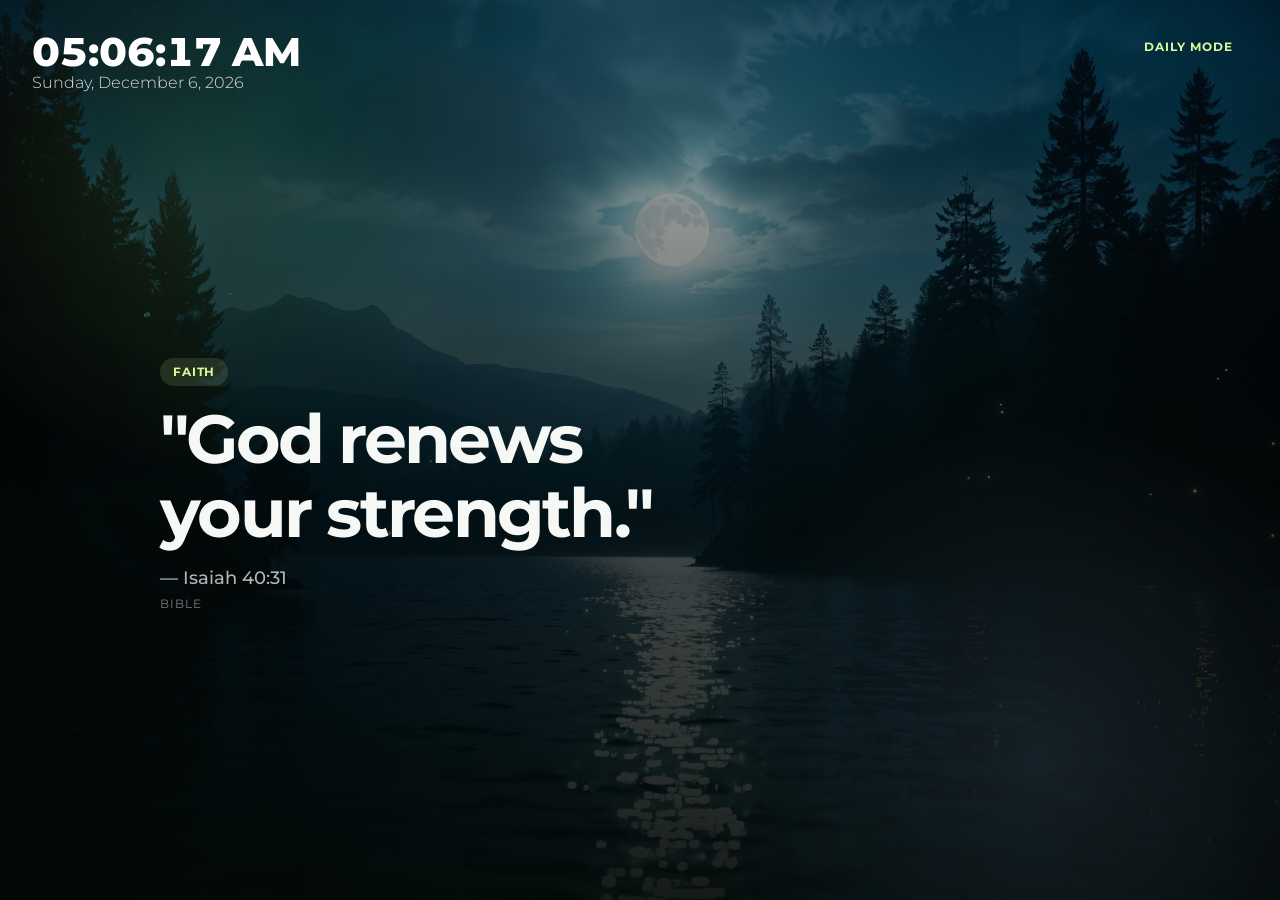
==== commit cc2ed92d: "a new leaf" ====
--- a/index.html
+++ b/index.html
@@ -3,2817 +3,40 @@
   <head>
     <meta charset="UTF-8" />
     <meta name="viewport" content="width=device-width, initial-scale=1.0" />
-    <title>Time Slider</title>
-    <style>
-      :root {
-        --bg: #080808;
-        --panel: rgba(12, 12, 14, 0.58);
-        --panel-border: rgba(255, 255, 255, 0.12);
-        --text: #f5f2eb;
-        --muted: rgba(245, 242, 235, 0.7);
-        --accent: #f3b56a;
-        --accent-2: #c98bff;
-      }
-
-      * {
-        box-sizing: border-box;
-      }
-
-      html,
-      body {
-        margin: 0;
-        min-height: 100%;
-        background: var(--bg);
-      }
-
-      body {
-        font-family: Inter, ui-sans-serif, system-ui, -apple-system, BlinkMacSystemFont,
-          "Segoe UI", sans-serif;
-        color: var(--text);
-        overflow: hidden;
-      }
-
-      .app {
-        position: relative;
-        width: 100vw;
-        height: 100vh;
-        height: 100dvh;
-        overflow: hidden;
-        display: flex;
-        flex-direction: column;
-        background:
-          radial-gradient(circle at 20% 20%, rgba(243, 181, 106, 0.12), transparent 28%),
-          radial-gradient(circle at 80% 80%, rgba(201, 139, 255, 0.12), transparent 24%),
-          linear-gradient(180deg, #111 0%, #040404 100%);
-      }
-
-      .slides {
-        position: absolute;
-        inset: 0;
-        transition: transform 360ms cubic-bezier(0.22, 1, 0.36, 1);
-      }
-
-      .slide {
-        position: absolute;
-        inset: 0;
-        background-position: center;
-        background-size: cover;
-        background-repeat: no-repeat;
-        opacity: 0;
-        transform: translateX(0);
-        transition:
-          transform 700ms cubic-bezier(0.22, 1, 0.36, 1),
-          opacity 700ms cubic-bezier(0.22, 1, 0.36, 1);
-        will-change: transform, opacity;
-      }
-
-      .slide::after {
-        content: "";
-        position: absolute;
-        inset: 0;
-        background:
-          linear-gradient(180deg, rgba(4, 4, 4, 0.38) 0%, rgba(4, 4, 4, 0.1) 20%, rgba(4, 4, 4, 0.35) 100%),
-          radial-gradient(circle at 50% 35%, rgba(255, 255, 255, 0.08), transparent 42%);
-      }
-
-      .slide.is-active {
-        opacity: 1;
-        transform: translateX(0);
-        z-index: 2;
-      }
-
-      .slide.is-enter-left {
-        opacity: 0;
-        transform: translateX(-100%);
-        z-index: 1;
-      }
-
-      .slide.is-enter-right {
-        opacity: 0;
-        transform: translateX(100%);
-        z-index: 1;
-      }
-
-      .slide.is-exit-left {
-        opacity: 0;
-        transform: translateX(-100%);
-        z-index: 1;
-      }
-
-      .slide.is-exit-right {
-        opacity: 0;
-        transform: translateX(100%);
-        z-index: 1;
-      }
-
-      .hud {
-        position: relative;
-        z-index: 3;
-        flex: 1;
-        min-height: 0;
-        display: flex;
-        flex-direction: column;
-        gap: clamp(12px, 2vw, 18px);
-        padding: clamp(14px, 2.2vw, 28px);
-        transition: transform 360ms cubic-bezier(0.22, 1, 0.36, 1);
-      }
-
-      .tasks-rail {
-        display: flex;
-        flex-direction: row;
-        gap: 14px;
-        width: 100%;
-        min-height: 0;
-        flex: 1 1 auto;
-        align-items: stretch;
-        z-index: 3;
-        margin-bottom: 18px;
-      }
-
-      .task-card {
-        flex: 1 1 0;
-        min-height: 0;
-        height: 100%;
-        max-height: 100%;
-        border-radius: 20px;
-        background: rgba(255, 255, 255, 0.06);
-        backdrop-filter: blur(14px);
-        box-shadow: 0 18px 36px rgba(0, 0, 0, 0.22);
-        display: grid;
-        place-items: center;
-        font-size: clamp(1.8rem, 4vw, 2.8rem);
-        font-weight: 700;
-        color: rgba(255, 255, 255, 0.78);
-      }
-
-      .topbar {
-        display: grid;
-        grid-template-columns: minmax(0, 1.15fr) minmax(0, 0.95fr);
-        align-items: start;
-        gap: 0;
-        padding: 0;
-        background: var(--panel);
-        backdrop-filter: blur(18px);
-        border-radius: 22px;
-        max-width: none;
-        width: 100%;
-        box-shadow: 0 22px 50px rgba(0, 0, 0, 0.32);
-        overflow: hidden;
-      }
-
-      .topbar__pane {
-        display: flex;
-        align-items: flex-start;
-        min-height: 100%;
-        padding: 16px 18px;
-        min-width: 0;
-      }
-
-      .topbar__pane + .topbar__pane {
-        border-left: 1px solid rgba(255, 255, 255, 0.08);
-      }
-
-      .topbar__pane--summary {
-        background: rgba(255, 255, 255, 0.03);
-      }
-
-      .clock {
-        display: grid;
-        gap: 4px;
-        flex: 0 0 auto;
-        min-width: 0;
-        width: 100%;
-      }
-
-      .clock__time {
-        display: inline-block;
-        width: 100%;
-        min-width: 6.5ch;
-        font-size: clamp(2rem, 6vw, 5rem);
-        line-height: 0.95;
-        letter-spacing: -0.06em;
-        font-weight: 600;
-        white-space: nowrap;
-        font-variant-numeric: tabular-nums;
-        font-feature-settings: "tnum" 1, "lnum" 1;
-      }
-
-      .clock__date {
-        font-size: clamp(0.95rem, 2vw, 1.1rem);
-        color: var(--muted);
-      }
-
-      .clock__weather {
-        margin-top: 10px;
-        display: grid;
-        grid-template-columns: 0.7fr 1.2fr 1.4fr;
-        gap: 0;
-        border-radius: 16px;
-        background: rgba(255, 255, 255, 0.06);
-        border: 1px solid rgba(255, 255, 255, 0.08);
-        overflow: hidden;
-      }
-
-      .clock__weather-section {
-        min-width: 0;
-        padding: 12px 14px;
-      }
-
-      .clock__weather-section + .clock__weather-section {
-        border-left: 1px solid rgba(255, 255, 255, 0.08);
-      }
-
-      .clock__weather-label {
-        display: flex;
-        align-items: center;
-        gap: 8px;
-        font-size: 0.72rem;
-        color: rgba(245, 242, 235, 0.58);
-        letter-spacing: 0.12em;
-        text-transform: uppercase;
-      }
-
-      .clock__weather-icon {
-        width: 18px;
-        height: 18px;
-        flex: 0 0 auto;
-        color: #f3b56a;
-      }
-
-      .clock__weather-main {
-        font-size: 1rem;
-        color: var(--text);
-        letter-spacing: -0.02em;
-        display: flex;
-        align-items: center;
-        min-height: 100%;
-      }
-
-      .clock__weather-meta {
-        display: flex;
-        flex-wrap: wrap;
-        gap: 10px 14px;
-        font-size: 0.78rem;
-        color: rgba(245, 242, 235, 0.68);
-        align-items: center;
-        min-height: 100%;
-      }
-
-      .slide-summary {
-        display: flex;
-        align-items: center;
-        justify-content: center;
-        gap: 18px;
-        width: 100%;
-        min-width: 0;
-        text-align: center;
-        flex: 1;
-      }
-
-      .slide-summary__slot {
-        flex: 1 1 0;
-        min-width: 0;
-        display: flex;
-        justify-content: center;
-        align-items: center;
-      }
-
-      .steps-widget {
-        width: min(100%, 220px);
-        padding: 16px;
-        border-radius: 28px;
-        background:
-          linear-gradient(180deg, rgba(24, 24, 26, 0.98), rgba(10, 10, 11, 0.98));
-        border: 1px solid rgba(255, 255, 255, 0.08);
-        box-shadow:
-          0 22px 40px rgba(0, 0, 0, 0.42),
-          inset 0 1px 0 rgba(255, 255, 255, 0.06);
-      }
-
-      .steps-widget__top {
-        display: flex;
-        align-items: center;
-        justify-content: space-between;
-        gap: 12px;
-      }
-
-      .steps-widget__streak {
-        display: flex;
-        align-items: center;
-        gap: 10px;
-      }
-
-      .steps-widget__fire {
-        width: 42px;
-        height: 42px;
-        display: grid;
-        place-items: center;
-        border-radius: 50%;
-        color: #ffffff;
-        background: radial-gradient(circle at 35% 35%, #ff9e4a, #ff4d1f 68%, #a01e00 100%);
-        box-shadow:
-          0 0 20px rgba(255, 94, 31, 0.45),
-          inset 0 2px 4px rgba(255, 255, 255, 0.18);
-      }
-
-      .steps-widget__fire svg,
-      .steps-widget__spark svg {
-        width: 22px;
-        height: 22px;
-      }
-
-      .steps-widget__spark {
-        width: 34px;
-        height: 34px;
-        display: grid;
-        place-items: center;
-        color: rgba(255, 255, 255, 0.82);
-      }
-
-      .steps-widget__label {
-        font-size: 0.72rem;
-        letter-spacing: 0.12em;
-        text-transform: uppercase;
-        color: rgba(255, 255, 255, 0.44);
-      }
-
-      .steps-widget__days {
-        display: flex;
-        align-items: baseline;
-        gap: 8px;
-        margin-top: 2px;
-      }
-
-      .steps-widget__days strong {
-        font-size: 1.1rem;
-        font-weight: 700;
-      }
-
-      .steps-widget__days span {
-        font-size: 0.82rem;
-        letter-spacing: 0.12em;
-        text-transform: uppercase;
-        color: rgba(255, 255, 255, 0.7);
-      }
-
-      .steps-widget__divider {
-        height: 1px;
-        margin: 14px 0;
-        background: rgba(255, 255, 255, 0.08);
-      }
-
-      .steps-widget__week {
-        display: grid;
-        grid-template-columns: repeat(7, 1fr);
-        gap: 8px;
-      }
-
-      .steps-widget__day {
-        display: grid;
-        justify-items: center;
-        gap: 6px;
-      }
-
-      .steps-widget__dot {
-        width: 26px;
-        height: 26px;
-        border-radius: 50%;
-        display: grid;
-        place-items: center;
-        background: rgba(255, 255, 255, 0.06);
-        color: transparent;
-        box-shadow: inset 0 0 0 1px rgba(255, 255, 255, 0.04);
-      }
-
-      .steps-widget__day--done .steps-widget__dot {
-        background: linear-gradient(180deg, #7cff4f, #2fbe2e);
-        color: #071b07;
-        box-shadow:
-          0 0 16px rgba(89, 255, 86, 0.36),
-          inset 0 1px 0 rgba(255, 255, 255, 0.36);
-      }
-
-      .steps-widget__day--current .steps-widget__dot {
-        background: transparent;
-        box-shadow:
-          inset 0 0 0 3px #58df3d,
-          0 0 16px rgba(88, 223, 61, 0.28);
-      }
-
-      .steps-widget__dot svg {
-        width: 14px;
-        height: 14px;
-      }
-
-      .steps-widget__day small {
-        font-size: 0.7rem;
-        color: rgba(255, 255, 255, 0.58);
-      }
-
-      .steps-widget__steps {
-        margin-top: 16px;
-      }
-
-      .steps-widget__steps-label {
-        font-size: 0.72rem;
-        letter-spacing: 0.12em;
-        text-transform: uppercase;
-        color: rgba(255, 255, 255, 0.42);
-      }
-
-      .steps-widget__steps-line {
-        display: flex;
-        align-items: baseline;
-        justify-content: space-between;
-        gap: 10px;
-        margin-top: 6px;
-      }
-
-      .steps-widget__count {
-        display: flex;
-        align-items: baseline;
-        gap: 4px;
-      }
-
-      .steps-widget__count strong {
-        font-size: 1.05rem;
-      }
-
-      .steps-widget__count span,
-      .steps-widget__percent {
-        color: rgba(255, 255, 255, 0.4);
-      }
-
-      .steps-widget__bar {
-        height: 14px;
-        margin-top: 12px;
-        border-radius: 999px;
-        background: rgba(56, 96, 38, 0.34);
-        overflow: hidden;
-      }
-
-      .steps-widget__bar-fill {
-        width: 68%;
-        height: 100%;
-        border-radius: inherit;
-        background: linear-gradient(90deg, #3ad535, #57ff44);
-        box-shadow:
-          0 0 18px rgba(87, 255, 68, 0.4),
-          inset 0 -1px 0 rgba(0, 0, 0, 0.18);
-      }
-
-      .slide-summary__bars {
-        display: grid;
-        gap: 6px;
-        padding-top: 6px;
-        flex: 0 0 auto;
-      }
-
-      .slide-summary__bars span {
-        width: 14px;
-        height: 3px;
-        border-radius: 999px;
-        background: linear-gradient(90deg, rgba(255, 241, 77, 0.2), rgba(255, 241, 77, 0.88));
-        box-shadow: 0 0 10px rgba(255, 241, 77, 0.12);
-      }
-
-      .slide-summary__title {
-        margin: 0;
-        font-size: clamp(1.05rem, 2.2vw, 1.5rem);
-        font-weight: 600;
-        letter-spacing: -0.04em;
-      }
-
-      .slide-summary__copy {
-        display: grid;
-        gap: 8px;
-        flex: 0 1 460px;
-        min-width: 0;
-        width: 100%;
-        max-width: 460px;
-        justify-items: start;
-        align-content: center;
-        text-align: left;
-      }
-
-      .topbar__spacer {
-        min-height: 1px;
-      }
-
-      .slide-summary__meta {
-        margin: 0;
-        color: var(--muted);
-        font-size: 0.95rem;
-        line-height: 1.45;
-        max-width: 34ch;
-      }
-
-      .slide-summary__dots {
-        display: grid;
-        grid-template-columns: repeat(6, 58px);
-        justify-content: start;
-        align-items: center;
-        width: auto;
-        margin-top: 10px;
-        gap: 8px;
-      }
-
-      .slide-summary__dots span {
-        display: grid;
-        place-items: center;
-        width: 40px;
-        height: 40px;
-        border-radius: 50%;
-        transition:
-          transform 180ms ease,
-          box-shadow 180ms ease,
-          filter 180ms ease;
-        cursor: default;
-      }
-
-      .slide-summary__dots button {
-        display: grid;
-        place-items: center;
-        width: 40px;
-        height: 40px;
-        padding: 0;
-        border: 0;
-        border-radius: 50%;
-        background: transparent;
-        color: inherit;
-        font: inherit;
-        cursor: pointer;
-        transition:
-          transform 180ms ease,
-          box-shadow 180ms ease,
-          filter 180ms ease;
-      }
-
-      .slide-summary__dots span:nth-child(1) {
-        background: #d97706;
-        box-shadow:
-          0 10px 24px rgba(217, 119, 6, 0.38),
-          0 0 18px rgba(245, 158, 11, 0.28);
-      }
-
-      .slide-summary__dots span:nth-child(2) {
-        background: #dc2626;
-        box-shadow:
-          0 10px 24px rgba(220, 38, 38, 0.38),
-          0 0 18px rgba(248, 113, 113, 0.24);
-      }
-
-      .slide-summary__dots span:nth-child(3) {
-        background: #2563eb;
-        box-shadow:
-          0 10px 24px rgba(37, 99, 235, 0.38),
-          0 0 18px rgba(96, 165, 250, 0.24);
-      }
-
-      .slide-summary__dots span:nth-child(4) {
-        background: #15803d;
-        box-shadow:
-          0 10px 24px rgba(21, 128, 61, 0.38),
-          0 0 18px rgba(74, 222, 128, 0.22);
-      }
-
-      .slide-summary__dots span:nth-child(5) {
-        background: #7c3aed;
-        box-shadow:
-          0 10px 24px rgba(124, 58, 237, 0.38),
-          0 0 18px rgba(167, 139, 250, 0.24);
-      }
-
-      .slide-summary__dots span:nth-child(6) {
-        background: #0891b2;
-        box-shadow:
-          0 10px 24px rgba(8, 145, 178, 0.38),
-          0 0 18px rgba(103, 232, 249, 0.24);
-      }
-
-      .slide-summary__dots span:hover {
-        transform: translateY(-4px) scale(1.06);
-        filter: brightness(1.08);
-      }
-
-      .slide-summary__dots span:nth-child(1):hover {
-        box-shadow:
-          0 14px 30px rgba(217, 119, 6, 0.48),
-          0 0 24px rgba(245, 158, 11, 0.4);
-      }
-
-      .slide-summary__dots span:nth-child(2):hover {
-        box-shadow:
-          0 14px 30px rgba(220, 38, 38, 0.48),
-          0 0 24px rgba(248, 113, 113, 0.34);
-      }
-
-      .slide-summary__dots span:nth-child(3):hover {
-        box-shadow:
-          0 14px 30px rgba(37, 99, 235, 0.48),
-          0 0 24px rgba(96, 165, 250, 0.34);
-      }
-
-      .slide-summary__dots span:nth-child(4):hover {
-        box-shadow:
-          0 14px 30px rgba(21, 128, 61, 0.48),
-          0 0 24px rgba(74, 222, 128, 0.32);
-      }
-
-      .slide-summary__dots span:nth-child(5):hover {
-        box-shadow:
-          0 14px 30px rgba(124, 58, 237, 0.48),
-          0 0 24px rgba(167, 139, 250, 0.34);
-      }
-
-      .slide-summary__dots span:nth-child(6):hover {
-        box-shadow:
-          0 14px 30px rgba(8, 145, 178, 0.48),
-          0 0 24px rgba(103, 232, 249, 0.34);
-      }
-
-      .slide-summary__dots svg {
-        width: 18px;
-        height: 18px;
-        color: #ffffff;
-      }
-
-      .bank-drawer {
-        position: absolute;
-        top: 0;
-        right: 0;
-        bottom: 0;
-        left: 0;
-        width: 100%;
-        z-index: 5;
-        padding: 0;
-        display: flex;
-        transform: translateX(100%);
-        transition: transform 320ms cubic-bezier(0.22, 1, 0.36, 1);
-      }
-
-      .bank-drawer.is-open {
-        transform: translateX(0);
-      }
-
-      .bank-drawer__panel {
-        width: 100%;
-        height: 100%;
-        border-radius: 0;
-        position: relative;
-        overflow: hidden;
-        background:
-          radial-gradient(circle at 20% 18%, rgba(245, 158, 11, 0.18), transparent 22%),
-          radial-gradient(circle at 78% 24%, rgba(56, 189, 248, 0.16), transparent 24%),
-          radial-gradient(circle at 50% 82%, rgba(139, 92, 246, 0.16), transparent 28%),
-          #000;
-        border-left: 0;
-        box-shadow: inset 0 1px 0 rgba(255, 255, 255, 0.06);
-        padding: 28px;
-        display: grid;
-        grid-template-rows: auto 1fr;
-        gap: 18px;
-      }
-
-      .bank-drawer__panel::before {
-        content: "";
-        position: absolute;
-        inset: 0;
-        pointer-events: none;
-        background:
-          linear-gradient(180deg, rgba(255, 255, 255, 0.03), transparent 22%, transparent 78%, rgba(255, 255, 255, 0.02)),
-          radial-gradient(circle at 50% 50%, rgba(255, 255, 255, 0.03), transparent 55%);
-      }
-
-      .bank-drawer__top {
-        display: grid;
-        grid-template-columns: minmax(0, 1fr) minmax(180px, 0.8fr);
-        align-items: stretch;
-        gap: 28px;
-        position: relative;
-        z-index: 1;
-      }
-
-      .bank-drawer__canvas {
-        display: grid;
-        grid-template-rows: auto minmax(0, 1fr) auto;
-        min-height: 0;
-        gap: 10px;
-        position: relative;
-        z-index: 1;
-      }
-
-      .bank-drawer__section {
-        min-height: 0;
-      }
-
-      .bank-drawer__row {
-        display: grid;
-        grid-template-columns: repeat(3, minmax(0, 1fr));
-        gap: 16px;
-        height: 100%;
-      }
-
-      .bank-drawer__box {
-        border-radius: 24px;
-        background: linear-gradient(180deg, rgba(255, 255, 255, 0.1), rgba(255, 255, 255, 0.03));
-        background-position: center;
-        background-repeat: no-repeat;
-        background-size: cover;
-        border: 1px solid rgba(255, 255, 255, 0.14);
-        backdrop-filter: blur(6px) saturate(108%);
-        -webkit-backdrop-filter: blur(6px) saturate(108%);
-        box-shadow:
-          0 12px 24px rgba(0, 0, 0, 0.12),
-          inset 0 1px 0 rgba(255, 255, 255, 0.14),
-          inset 0 -1px 0 rgba(255, 255, 255, 0.04);
-        display: grid;
-        place-items: center;
-        font-size: clamp(1.2rem, 2.5vw, 2rem);
-        font-weight: 700;
-        color: rgba(255, 255, 255, 0.72);
-      }
-
-      .bank-drawer__box--clock {
-        place-items: start;
-        padding: 14px 16px;
-      }
-
-      .bank-drawer__box--clock .clock {
-        width: 100%;
-      }
-
-      .bank-drawer__box--clock .clock__time {
-        font-size: clamp(1.3rem, 3vw, 2.4rem);
-        min-width: 0;
-      }
-
-      .bank-drawer__box--clock .clock__date {
-        font-size: clamp(0.78rem, 1.5vw, 0.95rem);
-      }
-
-      .bank-drawer__todo {
-        --todo-accent: #0a84ff;
-        --todo-notification-bg: linear-gradient(180deg, rgba(96, 165, 250, 0.34), rgba(37, 99, 235, 0.2));
-        --todo-notification-border: rgba(147, 197, 253, 0.24);
-        --todo-notification-shadow: rgba(37, 99, 235, 0.18);
-        --todo-notification-text: rgba(239, 246, 255, 0.96);
-        --todo-notification-subtle: rgba(219, 234, 254, 0.62);
-        --todo-notification-meta: rgba(219, 234, 254, 0.72);
-        --todo-notification-time: rgba(219, 234, 254, 0.5);
-        place-items: stretch;
-        align-content: start;
-        padding: 18px;
-        gap: 14px;
-        min-height: 320px;
-        font-size: 1rem;
-        font-weight: 400;
-        color: rgba(255, 255, 255, 0.82);
-      }
-
-      .bank-drawer__todo-header {
-        display: flex;
-        align-items: flex-start;
-        justify-content: space-between;
-        gap: 12px;
-      }
-
-      .bank-drawer__todo-title {
-        margin: 0;
-        font-size: clamp(1rem, 2vw, 1.3rem);
-        font-weight: 700;
-        color: #fff5ea;
-        letter-spacing: -0.03em;
-      }
-
-      .bank-drawer__todo-count {
-        min-width: 32px;
-        height: 32px;
-        padding: 0 10px;
-        display: inline-flex;
-        align-items: center;
-        justify-content: center;
-        border-radius: 999px;
-        background: rgba(255, 255, 255, 0.08);
-        border: 1px solid rgba(255, 255, 255, 0.12);
-        font-size: 0.8rem;
-        color: rgba(255, 255, 255, 0.78);
-      }
-
-      .bank-drawer__todo-subtitle {
-        margin: 4px 0 0;
-        font-size: 0.82rem;
-        line-height: 1.45;
-        color: rgba(255, 255, 255, 0.58);
-      }
-
-      .bank-drawer__todo-form {
-        display: grid;
-        grid-template-columns: minmax(0, 1fr) auto;
-        gap: 10px;
-      }
-
-      .bank-drawer__todo-input {
-        width: 100%;
-        min-width: 0;
-        padding: 12px 14px;
-        border: 1px solid rgba(255, 255, 255, 0.1);
-        border-radius: 14px;
-        background: rgba(7, 7, 9, 0.46);
-        color: #f8f4ef;
-        font: inherit;
-        outline: none;
-        transition:
-          border-color 180ms ease,
-          box-shadow 180ms ease,
-          background-color 180ms ease;
-      }
-
-      .bank-drawer__todo-input::placeholder {
-        color: rgba(255, 255, 255, 0.34);
-      }
-
-      .bank-drawer__todo-input:focus {
-        border-color: rgba(243, 181, 106, 0.5);
-        box-shadow: 0 0 0 4px rgba(243, 181, 106, 0.12);
-        background: rgba(7, 7, 9, 0.64);
-      }
-
-      .bank-drawer__todo-button {
-        padding: 0 16px;
-        border: 0;
-        border-radius: 14px;
-        background: linear-gradient(135deg, #f3b56a, #ef7d37);
-        color: #18110a;
-        font: inherit;
-        font-weight: 700;
-        cursor: pointer;
-        transition:
-          transform 180ms ease,
-          filter 180ms ease,
-          box-shadow 180ms ease;
-        box-shadow: 0 10px 24px rgba(239, 125, 55, 0.26);
-      }
-
-      .bank-drawer__todo-button:hover {
-        transform: translateY(-1px);
-        filter: brightness(1.04);
-      }
-
-      .bank-drawer__todo-body {
-        display: grid;
-        gap: 14px;
-        min-height: 0;
-        overflow-y: auto;
-        overflow-x: hidden;
-        padding-right: 6px;
-        scrollbar-width: thin;
-        scrollbar-color: rgba(255, 255, 255, 0.24) transparent;
-      }
-
-      .bank-drawer__todo-body::-webkit-scrollbar {
-        width: 8px;
-      }
-
-      .bank-drawer__todo-body::-webkit-scrollbar-track {
-        background: transparent;
-      }
-
-      .bank-drawer__todo-body::-webkit-scrollbar-thumb {
-        border-radius: 999px;
-        background: rgba(255, 255, 255, 0.22);
-      }
-
-      .bank-drawer__todo-body::-webkit-scrollbar-thumb:hover {
-        background: rgba(255, 255, 255, 0.32);
-      }
-
-      .bank-drawer__todo-group {
-        display: grid;
-        gap: 10px;
-        min-height: 0;
-      }
-
-      .bank-drawer__todo-label {
-        font-size: 0.72rem;
-        letter-spacing: 0.14em;
-        text-transform: uppercase;
-        color: rgba(255, 255, 255, 0.4);
-      }
-
-      .bank-drawer__todo-label--button {
-        width: 100%;
-        display: flex;
-        align-items: center;
-        justify-content: space-between;
-        gap: 10px;
-        padding: 0;
-        border: 0;
-        background: transparent;
-        text-align: left;
-        cursor: pointer;
-      }
-
-      .bank-drawer__todo-label-text {
-        font: inherit;
-        letter-spacing: inherit;
-        text-transform: inherit;
-      }
-
-      .bank-drawer__todo-label-count {
-        font-size: 0.68rem;
-        letter-spacing: 0.08em;
-        color: rgba(255, 255, 255, 0.34);
-      }
-
-      .bank-drawer__todo-list {
-        list-style: none;
-        margin: 0;
-        padding: 0;
-        display: grid;
-        gap: 10px;
-        overflow: hidden;
-        max-height: none;
-        transition: max-height 420ms cubic-bezier(0.22, 1, 0.36, 1);
-      }
-
-      .bank-drawer__todo-item {
-        display: grid;
-        position: relative;
-        margin-top: var(--stack-overlap, 0px);
-        transform: translateY(var(--stack-lift, 0px)) scale(var(--stack-scale, 1));
-        opacity: var(--stack-opacity, 1);
-        z-index: var(--stack-z, 1);
-        transform-origin: top center;
-        transition:
-          margin-top 420ms cubic-bezier(0.22, 1, 0.36, 1),
-          transform 420ms cubic-bezier(0.22, 1, 0.36, 1),
-          opacity 320ms ease-out,
-          filter 320ms ease-out;
-        will-change: transform, opacity;
-      }
-
-      .bank-drawer__todo-task {
-        width: 100%;
-        display: grid;
-        grid-template-columns: auto minmax(0, 1fr) auto;
-        gap: 12px;
-        align-items: center;
-        padding: 13px 15px;
-        border-radius: 20px;
-        background: var(--todo-notification-bg);
-        border: 1px solid var(--todo-notification-border);
-        color: var(--todo-notification-text);
-        backdrop-filter: blur(18px) saturate(140%);
-        -webkit-backdrop-filter: blur(18px) saturate(140%);
-        box-shadow:
-          0 14px 28px var(--todo-notification-shadow),
-          inset 0 1px 0 rgba(255, 255, 255, 0.16);
-        transform-origin: top center;
-        transition:
-          box-shadow 320ms ease,
-          backdrop-filter 320ms ease,
-          -webkit-backdrop-filter 320ms ease;
-      }
-
-      .bank-drawer__todo-task::before {
-        content: "";
-        width: 34px;
-        height: 34px;
-        border-radius: 11px;
-        background:
-          radial-gradient(circle at 30% 30%, rgba(255, 255, 255, 0.92), rgba(255, 255, 255, 0.24) 34%, transparent 35%),
-          linear-gradient(180deg, color-mix(in srgb, var(--todo-accent) 72%, white), var(--todo-accent));
-        box-shadow:
-          inset 0 1px 0 rgba(255, 255, 255, 0.42),
-          0 8px 16px color-mix(in srgb, var(--todo-accent) 28%, transparent);
-      }
-
-      .bank-drawer__todo-check {
-        width: 18px;
-        height: 18px;
-        margin: 0;
-        accent-color: var(--todo-accent);
-        cursor: pointer;
-        justify-self: end;
-        opacity: 0.88;
-      }
-
-      .bank-drawer__todo-text {
-        min-width: 0;
-        font-size: 0.92rem;
-        line-height: 1.45;
-        color: inherit;
-        word-break: break-word;
-      }
-
-      .bank-drawer__todo-copy {
-        min-width: 0;
-        display: grid;
-        gap: 4px;
-      }
-
-      .bank-drawer__todo-meta {
-        display: flex;
-        align-items: center;
-        justify-content: space-between;
-        gap: 10px;
-        min-width: 0;
-        font-size: 0.7rem;
-        line-height: 1;
-      }
-
-      .bank-drawer__todo-source {
-        min-width: 0;
-        color: var(--todo-notification-meta);
-        font-weight: 700;
-        letter-spacing: 0.03em;
-        text-transform: uppercase;
-      }
-
-      .bank-drawer__todo-time {
-        color: var(--todo-notification-time);
-        white-space: nowrap;
-      }
-
-      .bank-drawer__todo-status {
-        display: inline-flex;
-        align-items: center;
-        gap: 6px;
-        font-size: 0.72rem;
-        color: var(--todo-notification-meta);
-      }
-
-      .bank-drawer__todo-status::before {
-        content: "";
-        width: 7px;
-        height: 7px;
-        border-radius: 50%;
-        background: var(--todo-accent);
-        box-shadow: 0 0 10px rgba(10, 132, 255, 0.22);
-      }
-
-      .bank-drawer__todo-item.is-complete .bank-drawer__todo-task {
-        opacity: 0.82;
-        filter: saturate(0.86);
-      }
-
-      .bank-drawer__todo-item.is-complete .bank-drawer__todo-text {
-        color: var(--todo-notification-subtle);
-        text-decoration: line-through;
-      }
-
-      .bank-drawer__todo-item.is-complete .bank-drawer__todo-status::before {
-        background: var(--todo-notification-time);
-        box-shadow: none;
-      }
-
-      .bank-drawer__todo-group.has-stack-overflow:not(.is-expanded) .bank-drawer__todo-list {
-        max-height: 212px;
-      }
-
-      .bank-drawer__todo-group.is-expanded .bank-drawer__todo-list {
-        overflow-y: auto;
-        overflow-x: hidden;
-        padding-right: 4px;
-      }
-
-      .bank-drawer__todo-group.is-expanded .bank-drawer__todo-task {
-        box-shadow:
-          0 12px 26px rgba(0, 0, 0, 0.12),
-          inset 0 1px 0 rgba(255, 255, 255, 0.4);
-      }
-
-      .bank-drawer__todo-group.is-expanded .bank-drawer__todo-list::-webkit-scrollbar {
-        width: 6px;
-      }
-
-      .bank-drawer__todo-group.is-expanded .bank-drawer__todo-list::-webkit-scrollbar-track {
-        background: transparent;
-      }
-
-      .bank-drawer__todo-group.is-expanded .bank-drawer__todo-list::-webkit-scrollbar-thumb {
-        border-radius: 999px;
-        background: rgba(255, 255, 255, 0.18);
-      }
-
-      .bank-drawer__todo-empty {
-        margin: 0;
-        padding: 12px 13px;
-        border-radius: 16px;
-        border: 1px dashed rgba(255, 255, 255, 0.12);
-        color: rgba(255, 255, 255, 0.38);
-        font-size: 0.84rem;
-      }
-
-      .bank-drawer__todo-empty--completed {
-        border: 0;
-        background: transparent;
-        padding-left: 0;
-        padding-right: 0;
-      }
-
-      .bank-drawer__todo[data-todo-list="company"] {
-        --todo-accent: #b6ef2f;
-        --todo-notification-bg: linear-gradient(180deg, rgba(182, 239, 47, 0.28), rgba(120, 170, 18, 0.18));
-        --todo-notification-border: rgba(214, 255, 72, 0.22);
-        --todo-notification-shadow: rgba(166, 216, 0, 0.18);
-        --todo-notification-text: rgba(244, 255, 212, 0.96);
-        --todo-notification-subtle: rgba(224, 255, 136, 0.58);
-        --todo-notification-meta: rgba(224, 255, 136, 0.72);
-        --todo-notification-time: rgba(224, 255, 136, 0.5);
-        background:
-          radial-gradient(circle at top left, rgba(217, 255, 43, 0.16), transparent 34%),
-          linear-gradient(180deg, rgba(10, 12, 8, 0.98), rgba(2, 3, 2, 0.98));
-        border-color: rgba(217, 255, 43, 0.22);
-        box-shadow:
-          0 16px 28px rgba(0, 0, 0, 0.34),
-          0 0 28px rgba(195, 255, 43, 0.08),
-          inset 0 1px 0 rgba(239, 255, 180, 0.08);
-      }
-
-      .bank-drawer__todo[data-todo-list="company"] .bank-drawer__todo-title {
-        color: #e4ff67;
-      }
-
-      .bank-drawer__todo[data-todo-list="company"] .bank-drawer__todo-subtitle,
-      .bank-drawer__todo[data-todo-list="company"] .bank-drawer__todo-label,
-      .bank-drawer__todo[data-todo-list="company"] .bank-drawer__todo-empty {
-        color: rgba(224, 255, 136, 0.62);
-      }
-
-      .bank-drawer__todo[data-todo-list="company"] .bank-drawer__todo-count {
-        background: rgba(214, 255, 72, 0.12);
-        border-color: rgba(214, 255, 72, 0.24);
-        color: #ebff94;
-      }
-
-      .bank-drawer__todo[data-todo-list="company"] .bank-drawer__todo-input {
-        background: rgba(5, 7, 5, 0.92);
-        border-color: rgba(214, 255, 72, 0.14);
-        color: #f4ffd4;
-      }
-
-      .bank-drawer__todo[data-todo-list="company"] .bank-drawer__todo-input::placeholder {
-        color: rgba(224, 255, 136, 0.34);
-      }
-
-      .bank-drawer__todo[data-todo-list="company"] .bank-drawer__todo-input:focus {
-        border-color: rgba(214, 255, 72, 0.56);
-        box-shadow: 0 0 0 4px rgba(214, 255, 72, 0.12);
-        background: rgba(7, 10, 5, 0.98);
-      }
-
-      .bank-drawer__todo[data-todo-list="company"] .bank-drawer__todo-button {
-        background: linear-gradient(135deg, #e6ff4b, #a6d800);
-        color: #101406;
-        box-shadow: 0 10px 24px rgba(166, 216, 0, 0.28);
-      }
-
-      .bank-drawer__todo[data-todo-list="company"] .bank-drawer__todo-check {
-        accent-color: #b6ef2f;
-      }
-
-      .bank-drawer__todo[data-todo-list="company"] .bank-drawer__todo-text {
-        color: inherit;
-      }
-
-      .bank-drawer__todo[data-todo-list="school"] {
-        --todo-accent: #a78bfa;
-        --todo-notification-bg: linear-gradient(180deg, rgba(167, 139, 250, 0.3), rgba(124, 58, 237, 0.18));
-        --todo-notification-border: rgba(196, 167, 255, 0.22);
-        --todo-notification-shadow: rgba(124, 58, 237, 0.2);
-        --todo-notification-text: rgba(243, 237, 255, 0.96);
-        --todo-notification-subtle: rgba(212, 191, 255, 0.58);
-        --todo-notification-meta: rgba(212, 191, 255, 0.72);
-        --todo-notification-time: rgba(212, 191, 255, 0.5);
-        background:
-          radial-gradient(circle at top left, rgba(167, 139, 250, 0.18), transparent 34%),
-          linear-gradient(180deg, rgba(10, 8, 14, 0.98), rgba(3, 2, 6, 0.98));
-        border-color: rgba(167, 139, 250, 0.24);
-        box-shadow:
-          0 16px 28px rgba(0, 0, 0, 0.34),
-          0 0 28px rgba(167, 139, 250, 0.1),
-          inset 0 1px 0 rgba(224, 211, 255, 0.08);
-      }
-
-      .bank-drawer__todo[data-todo-list="school"] .bank-drawer__todo-title {
-        color: #c4a7ff;
-      }
-
-      .bank-drawer__todo[data-todo-list="school"] .bank-drawer__todo-subtitle,
-      .bank-drawer__todo[data-todo-list="school"] .bank-drawer__todo-label,
-      .bank-drawer__todo[data-todo-list="school"] .bank-drawer__todo-empty {
-        color: rgba(212, 191, 255, 0.64);
-      }
-
-      .bank-drawer__todo[data-todo-list="school"] .bank-drawer__todo-count {
-        background: rgba(167, 139, 250, 0.12);
-        border-color: rgba(167, 139, 250, 0.24);
-        color: #d9c5ff;
-      }
-
-      .bank-drawer__todo[data-todo-list="school"] .bank-drawer__todo-input {
-        background: rgba(8, 6, 12, 0.92);
-        border-color: rgba(167, 139, 250, 0.16);
-        color: #f3edff;
-      }
-
-      .bank-drawer__todo[data-todo-list="school"] .bank-drawer__todo-input::placeholder {
-        color: rgba(212, 191, 255, 0.34);
-      }
-
-      .bank-drawer__todo[data-todo-list="school"] .bank-drawer__todo-input:focus {
-        border-color: rgba(167, 139, 250, 0.58);
-        box-shadow: 0 0 0 4px rgba(167, 139, 250, 0.14);
-        background: rgba(10, 7, 16, 0.98);
-      }
-
-      .bank-drawer__todo[data-todo-list="school"] .bank-drawer__todo-button {
-        background: linear-gradient(135deg, #b794ff, #7c3aed);
-        color: #140b1f;
-        box-shadow: 0 10px 24px rgba(124, 58, 237, 0.3);
-      }
-
-      .bank-drawer__todo[data-todo-list="school"] .bank-drawer__todo-check {
-        accent-color: #a78bfa;
-      }
-
-      .bank-drawer__todo[data-todo-list="school"] .bank-drawer__todo-text {
-        color: inherit;
-      }
-
-      .bank-drawer__todo[data-todo-list="life"] {
-        --todo-accent: #60a5fa;
-        --todo-notification-bg: linear-gradient(180deg, rgba(96, 165, 250, 0.34), rgba(37, 99, 235, 0.2));
-        --todo-notification-border: rgba(147, 197, 253, 0.24);
-        --todo-notification-shadow: rgba(37, 99, 235, 0.18);
-        --todo-notification-text: rgba(239, 246, 255, 0.96);
-        --todo-notification-subtle: rgba(219, 234, 254, 0.62);
-        --todo-notification-meta: rgba(219, 234, 254, 0.72);
-        --todo-notification-time: rgba(219, 234, 254, 0.5);
-        background:
-          radial-gradient(circle at top left, rgba(96, 165, 250, 0.18), transparent 34%),
-          linear-gradient(180deg, rgba(7, 12, 20, 0.98), rgba(2, 5, 10, 0.98));
-        border-color: rgba(96, 165, 250, 0.24);
-        box-shadow:
-          0 16px 28px rgba(0, 0, 0, 0.34),
-          0 0 28px rgba(96, 165, 250, 0.1),
-          inset 0 1px 0 rgba(191, 219, 254, 0.08);
-      }
-
-      .bank-drawer__todo[data-todo-list="life"] .bank-drawer__todo-title {
-        color: #93c5fd;
-      }
-
-      .bank-drawer__todo[data-todo-list="life"] .bank-drawer__todo-subtitle,
-      .bank-drawer__todo[data-todo-list="life"] .bank-drawer__todo-label,
-      .bank-drawer__todo[data-todo-list="life"] .bank-drawer__todo-empty {
-        color: rgba(191, 219, 254, 0.64);
-      }
-
-      .bank-drawer__todo[data-todo-list="life"] .bank-drawer__todo-count {
-        background: rgba(96, 165, 250, 0.12);
-        border-color: rgba(96, 165, 250, 0.24);
-        color: #dbeafe;
-      }
-
-      .bank-drawer__todo[data-todo-list="life"] .bank-drawer__todo-input {
-        background: rgba(5, 10, 18, 0.92);
-        border-color: rgba(96, 165, 250, 0.16);
-        color: #eff6ff;
-      }
-
-      .bank-drawer__todo[data-todo-list="life"] .bank-drawer__todo-input::placeholder {
-        color: rgba(191, 219, 254, 0.34);
-      }
-
-      .bank-drawer__todo[data-todo-list="life"] .bank-drawer__todo-input:focus {
-        border-color: rgba(96, 165, 250, 0.58);
-        box-shadow: 0 0 0 4px rgba(96, 165, 250, 0.14);
-        background: rgba(6, 12, 22, 0.98);
-      }
-
-      .bank-drawer__todo[data-todo-list="life"] .bank-drawer__todo-button {
-        background: linear-gradient(135deg, #93c5fd, #2563eb);
-        color: #07111f;
-        box-shadow: 0 10px 24px rgba(37, 99, 235, 0.28);
-      }
-
-      .bank-drawer__todo[data-todo-list="life"] .bank-drawer__todo-check {
-        accent-color: #60a5fa;
-      }
-
-      .bank-drawer__todo[data-todo-list="life"] .bank-drawer__todo-text {
-        color: inherit;
-      }
-
-      .bank-drawer__box--icons {
-        padding: 10px 12px;
-        grid-template-columns: repeat(4, auto);
-        gap: 4px;
-        justify-content: start;
-        border: 0;
-        background: transparent;
-        box-shadow: none;
-        backdrop-filter: none;
-        -webkit-backdrop-filter: none;
-      }
-
-      .bank-drawer__mini-icon {
-        width: 100%;
-        aspect-ratio: 1;
-        max-width: 40px;
-        justify-self: center;
-        display: grid;
-        place-items: center;
-        border-radius: 50%;
-        color: #fff;
-        transition:
-          transform 180ms ease,
-          box-shadow 180ms ease,
-          filter 180ms ease;
-      }
-
-      .bank-drawer__mini-icon--button {
-        border: 0;
-        cursor: pointer;
-        padding: 0;
-      }
-
-      .bank-drawer__mini-icon svg {
-        width: 18px;
-        height: 18px;
-      }
-
-      .bank-drawer__mini-icon:nth-child(1) {
-        background: #d97706;
-        box-shadow:
-          0 10px 20px rgba(217, 119, 6, 0.32),
-          0 0 16px rgba(245, 158, 11, 0.24);
-      }
-
-      .bank-drawer__mini-icon:nth-child(2) {
-        background: #dc2626;
-        box-shadow:
-          0 10px 20px rgba(220, 38, 38, 0.32),
-          0 0 16px rgba(248, 113, 113, 0.22);
-      }
-
-      .bank-drawer__mini-icon:nth-child(3) {
-        background: #2563eb;
-        box-shadow:
-          0 10px 20px rgba(37, 99, 235, 0.32),
-          0 0 16px rgba(96, 165, 250, 0.22);
-      }
-
-      .bank-drawer__mini-icon:nth-child(4) {
-        background: #15803d;
-        box-shadow:
-          0 10px 20px rgba(21, 128, 61, 0.32),
-          0 0 16px rgba(74, 222, 128, 0.2);
-      }
-
-      .bank-drawer__mini-icon:hover {
-        transform: translateY(-3px) scale(1.05);
-        filter: brightness(1.08);
-      }
-
-
-      .bank-drawer__overlay {
-        display: none;
-      }
-
-      .app.is-drawer-open .bank-drawer__overlay {
-        display: block;
-        position: absolute;
-        inset: 0;
-        z-index: 4;
-        border: 0;
-        padding: 0;
-        background: rgba(0, 0, 0, 0.35);
-        cursor: pointer;
-      }
-
-      .app.is-drawer-open .slides,
-      .app.is-drawer-open .edge-fade,
-      .app.is-drawer-open .hud {
-        transform: translateX(-100%);
-      }
-
-      .app.is-drawer-open .bank-drawer.is-open {
-        transform: translateX(0);
-      }
-
-      .school-drawer .bank-drawer__panel {
-        background:
-          linear-gradient(90deg, rgba(4, 11, 17, 0.82) 0%, rgba(4, 11, 17, 0.48) 26%, rgba(4, 11, 17, 0.08) 52%, rgba(4, 11, 17, 0.72) 100%),
-          linear-gradient(180deg, rgba(4, 11, 17, 0.32), rgba(4, 11, 17, 0.1) 32%, rgba(4, 11, 17, 0.44) 100%),
-          url("./image/sevenpm.jpg") center / cover no-repeat,
-          radial-gradient(circle at 20% 18%, rgba(96, 165, 250, 0.16), transparent 22%),
-          radial-gradient(circle at 78% 24%, rgba(167, 139, 250, 0.14), transparent 24%),
-          radial-gradient(circle at 50% 82%, rgba(59, 130, 246, 0.18), transparent 28%),
-          #02040a;
-      }
-
-      .fourth-drawer .bank-drawer__panel {
-        background:
-          radial-gradient(circle at 18% 18%, rgba(74, 222, 128, 0.14), transparent 22%),
-          radial-gradient(circle at 82% 22%, rgba(34, 197, 94, 0.12), transparent 22%),
-          linear-gradient(180deg, rgba(6, 10, 8, 0.98), rgba(1, 3, 2, 0.99));
-      }
-
-      .fourth-drawer .bank-drawer__canvas {
-        grid-template-rows: minmax(0, 1fr);
-      }
-
-      .fourth-drawer__blank {
-        min-height: 0;
-        height: 100%;
-        padding: 0;
-      }
-
-      .fourth-drawer__workspace {
-        position: relative;
-        width: 100%;
-        height: 100%;
-        min-height: min(72vh, 760px);
-        overflow: hidden;
-        background:
-          radial-gradient(circle at 18% 18%, rgba(74, 222, 128, 0.08), transparent 22%),
-          radial-gradient(circle at 82% 24%, rgba(96, 165, 250, 0.08), transparent 22%),
-          linear-gradient(180deg, rgba(8, 14, 11, 0.96), rgba(4, 8, 6, 0.98));
-        background-color: #08110d;
-        background-position: center;
-        background-size: cover;
-        background-repeat: no-repeat;
-      }
-
-      .fourth-drawer__board-bar {
-        position: absolute;
-        top: 14px;
-        left: 18px;
-        z-index: 4;
-        display: flex;
-        align-items: center;
-        gap: 10px;
-      }
-
-      .fourth-drawer__board-tabs {
-        display: flex;
-        align-items: center;
-        gap: 8px;
-        flex-wrap: wrap;
-      }
-
-      .fourth-drawer__board-tab,
-      .fourth-drawer__board-create {
-        height: 34px;
-        padding: 0 14px;
-        border: 0;
-        border-radius: 999px;
-        font: inherit;
-        font-size: 0.74rem;
-        font-weight: 700;
-        letter-spacing: 0.08em;
-        text-transform: uppercase;
-        cursor: pointer;
-      }
-
-      .fourth-drawer__board-tab {
-        background: rgba(255, 255, 255, 0.08);
-        color: rgba(245, 255, 247, 0.82);
-      }
-
-      .fourth-drawer__board-tab.is-active {
-        background: linear-gradient(135deg, #9bffb5, #4ade80);
-        color: #06210d;
-      }
-
-      .fourth-drawer__board-create {
-        background: rgba(147, 197, 253, 0.16);
-        color: #dbeafe;
-      }
-
-      .fourth-drawer__board {
-        position: absolute;
-        inset: 0;
-        display: none;
-        background: transparent;
-      }
-
-      .fourth-drawer__board.is-active {
-        display: block;
-      }
-
-      .fourth-drawer__add {
-        position: absolute;
-        top: 14px;
-        right: 18px;
-        z-index: 3;
-        min-width: 88px;
-        height: 34px;
-        padding: 0 14px;
-        border: 0;
-        border-radius: 999px;
-        background: linear-gradient(135deg, #9bffb5, #4ade80);
-        color: #06210d;
-        font: inherit;
-        font-size: 0.78rem;
-        font-weight: 700;
-        letter-spacing: 0.08em;
-        text-transform: uppercase;
-        cursor: pointer;
-        box-shadow: 0 10px 24px rgba(74, 222, 128, 0.22);
-      }
-
-      .fourth-drawer__board-trigger {
-        position: absolute;
-        top: 56px;
-        right: 18px;
-        z-index: 3;
-        min-width: 88px;
-        height: 30px;
-        padding: 0 12px;
-        border: 0;
-        border-radius: 999px;
-        background: rgba(147, 197, 253, 0.16);
-        color: #dbeafe;
-        font: inherit;
-        font-size: 0.72rem;
-        font-weight: 700;
-        letter-spacing: 0.08em;
-        text-transform: uppercase;
-        cursor: pointer;
-      }
-
-      .fourth-drawer__board-properties {
-        position: absolute;
-        top: 94px;
-        right: 18px;
-        z-index: 3;
-        width: min(280px, calc(100% - 36px));
-        display: grid;
-        gap: 12px;
-        padding: 14px;
-        border-radius: 18px;
-        background: linear-gradient(180deg, rgba(10, 18, 14, 0.92), rgba(5, 8, 7, 0.96));
-        border: 1px solid rgba(180, 255, 201, 0.14);
-        backdrop-filter: blur(16px);
-        -webkit-backdrop-filter: blur(16px);
-        box-shadow:
-          0 16px 34px rgba(0, 0, 0, 0.28),
-          inset 0 1px 0 rgba(255, 255, 255, 0.06);
-      }
-
-      .fourth-drawer__board-properties[hidden] {
-        display: none;
-      }
-
-      .fourth-drawer__board-properties-header {
-        display: flex;
-        align-items: flex-start;
-        justify-content: space-between;
-        gap: 10px;
-      }
-
-      .fourth-drawer__board-properties-title {
-        margin: 0;
-        font-size: 0.8rem;
-        font-weight: 700;
-        letter-spacing: 0.1em;
-        text-transform: uppercase;
-        color: #f5fff7;
-      }
-
-      .fourth-drawer__board-properties-copy {
-        margin: 4px 0 0;
-        font-size: 0.76rem;
-        line-height: 1.45;
-        color: rgba(245, 255, 247, 0.58);
-      }
-
-      .fourth-drawer__board-properties-close {
-        width: 26px;
-        height: 26px;
-        border: 0;
-        border-radius: 50%;
-        padding: 0;
-        background: rgba(255, 255, 255, 0.08);
-        color: rgba(245, 255, 247, 0.74);
-        font: inherit;
-        cursor: pointer;
-      }
-
-      .fourth-drawer__board-properties-group {
-        display: grid;
-        gap: 8px;
-      }
-
-      .fourth-drawer__board-properties-label {
-        font-size: 0.68rem;
-        letter-spacing: 0.12em;
-        text-transform: uppercase;
-        color: rgba(245, 255, 247, 0.44);
-      }
-
-      .fourth-drawer__board-properties-row {
-        display: grid;
-        grid-template-columns: auto minmax(0, 1fr);
-        gap: 10px;
-        align-items: center;
-      }
-
-      .fourth-drawer__board-color {
-        width: 42px;
-        height: 36px;
-        padding: 0;
-        border: 1px solid rgba(255, 255, 255, 0.12);
-        border-radius: 12px;
-        background: rgba(255, 255, 255, 0.08);
-        cursor: pointer;
-      }
-
-      .fourth-drawer__board-input {
-        width: 100%;
-        min-width: 0;
-        height: 36px;
-        padding: 0 12px;
-        border: 1px solid rgba(255, 255, 255, 0.12);
-        border-radius: 12px;
-        background: rgba(8, 12, 10, 0.88);
-        color: #f5fff7;
-        font: inherit;
-        font-size: 0.78rem;
-      }
-
-      .fourth-drawer__board-actions {
-        display: flex;
-        justify-content: flex-end;
-        gap: 8px;
-      }
-
-      .fourth-drawer__board-action {
-        height: 34px;
-        padding: 0 12px;
-        border: 0;
-        border-radius: 999px;
-        font: inherit;
-        font-size: 0.72rem;
-        font-weight: 700;
-        letter-spacing: 0.08em;
-        text-transform: uppercase;
-        cursor: pointer;
-      }
-
-      .fourth-drawer__board-action--ghost {
-        background: rgba(255, 255, 255, 0.08);
-        color: rgba(245, 255, 247, 0.78);
-      }
-
-      .fourth-drawer__board-action--apply {
-        background: linear-gradient(135deg, #9bffb5, #4ade80);
-        color: #06210d;
-      }
-
-      .fourth-drawer__connections {
-        position: absolute;
-        inset: 0;
-        width: 100%;
-        height: 100%;
-        pointer-events: auto;
-        overflow: visible;
-      }
-
-      .fourth-drawer__connection-line {
-        fill: none;
-        stroke: rgba(180, 255, 201, 0.72);
-        stroke-width: 2.5;
-        stroke-linecap: round;
-        filter: drop-shadow(0 0 6px rgba(74, 222, 128, 0.22));
-        cursor: pointer;
-      }
-
-      .fourth-drawer__connection-line:hover {
-        stroke: rgba(255, 135, 135, 0.92);
-        stroke-width: 3.5;
-        filter: drop-shadow(0 0 8px rgba(239, 68, 68, 0.28));
-      }
-
-      .fourth-drawer__panel-card {
-        position: absolute;
-        min-width: 140px;
-        min-height: 110px;
-        display: flex;
-        flex-direction: column;
-        border-radius: 18px;
-        background: linear-gradient(180deg, rgba(255, 255, 255, 0.12), rgba(255, 255, 255, 0.05));
-        border: 1px solid rgba(255, 255, 255, 0.12);
-        backdrop-filter: blur(10px);
-        -webkit-backdrop-filter: blur(10px);
-        box-shadow:
-          0 12px 26px rgba(0, 0, 0, 0.24),
-          inset 0 1px 0 rgba(255, 255, 255, 0.08);
-        color: #f5fff7;
-        overflow: hidden;
-        user-select: none;
-        touch-action: none;
-      }
-
-      .fourth-drawer__panel-card.is-connection-target {
-        box-shadow:
-          0 0 0 2px rgba(180, 255, 201, 0.22),
-          0 12px 26px rgba(0, 0, 0, 0.24),
-          inset 0 1px 0 rgba(255, 255, 255, 0.08);
-      }
-
-      .fourth-drawer__panel-card[data-panel-theme="green"] {
-        background: linear-gradient(180deg, rgba(74, 222, 128, 0.18), rgba(9, 20, 12, 0.22));
-      }
-
-      .fourth-drawer__panel-card[data-panel-theme="amber"] {
-        background: linear-gradient(180deg, rgba(245, 158, 11, 0.16), rgba(24, 15, 4, 0.2));
-      }
-
-      .fourth-drawer__panel-card[data-panel-theme="blue"] {
-        background: linear-gradient(180deg, rgba(96, 165, 250, 0.18), rgba(7, 12, 20, 0.24));
-      }
-
-      .fourth-drawer__panel-header {
-        display: flex;
-        align-items: center;
-        justify-content: space-between;
-        gap: 10px;
-        padding: 12px 14px 8px;
-        cursor: grab;
-      }
-
-      .fourth-drawer__panel-card.is-dragging .fourth-drawer__panel-header {
-        cursor: grabbing;
-      }
-
-      .fourth-drawer__panel-title {
-        font-size: 0.78rem;
-        font-weight: 700;
-        letter-spacing: 0.08em;
-        text-transform: uppercase;
-      }
-
-      .fourth-drawer__panel-title[contenteditable="true"],
-      .fourth-drawer__panel-body[contenteditable="true"] {
-        user-select: text;
-        cursor: text;
-      }
-
-      .fourth-drawer__panel-title[contenteditable="true"]:focus,
-      .fourth-drawer__panel-body[contenteditable="true"]:focus {
-        outline: 1px dashed rgba(255, 255, 255, 0.28);
-        outline-offset: 2px;
-      }
-
-      .fourth-drawer__panel-meta {
-        font-size: 0.72rem;
-        color: rgba(245, 255, 247, 0.6);
-      }
-
-      .fourth-drawer__panel-body {
-        padding: 0 14px 38px;
-        font-size: 0.88rem;
-        line-height: 1.45;
-        color: rgba(245, 255, 247, 0.82);
-        flex: 1 1 auto;
-      }
-
-      .fourth-drawer__panel-image {
-        display: none;
-        width: 100%;
-        height: 50%;
-        min-height: 64px;
-        background-position: center;
-        background-size: cover;
-        background-repeat: no-repeat;
-        border-bottom: 1px solid rgba(255, 255, 255, 0.08);
-      }
-
-      .fourth-drawer__panel-card.has-image .fourth-drawer__panel-image {
-        display: block;
-      }
-
-      .fourth-drawer__delete {
-        position: absolute;
-        bottom: 10px;
-        left: 10px;
-        z-index: 3;
-        width: 14px;
-        height: 14px;
-        border: 0;
-        padding: 0;
-        border-radius: 50%;
-        background: linear-gradient(135deg, #ff8a8a, #ef4444);
-        box-shadow: 0 0 0 3px rgba(239, 68, 68, 0.1);
-        cursor: pointer;
-      }
-
-      .fourth-drawer__image-button {
-        position: absolute;
-        bottom: 10px;
-        left: 32px;
-        z-index: 3;
-        width: 14px;
-        height: 14px;
-        border: 0;
-        padding: 0;
-        border-radius: 50%;
-        background: linear-gradient(135deg, #93c5fd, #2563eb);
-        box-shadow: 0 0 0 3px rgba(37, 99, 235, 0.12);
-        cursor: pointer;
-      }
-
-      .fourth-drawer__image-form {
-        position: absolute;
-        left: 10px;
-        right: 10px;
-        bottom: 34px;
-        z-index: 3;
-        display: none;
-        grid-template-columns: minmax(0, 1fr) auto;
-        gap: 8px;
-      }
-
-      .fourth-drawer__panel-card.is-image-form-open .fourth-drawer__image-form {
-        display: grid;
-      }
-
-      .fourth-drawer__image-input {
-        width: 100%;
-        min-width: 0;
-        height: 32px;
-        padding: 0 10px;
-        border: 1px solid rgba(255, 255, 255, 0.14);
-        border-radius: 10px;
-        background: rgba(8, 12, 10, 0.88);
-        color: #f5fff7;
-        font: inherit;
-        font-size: 0.76rem;
-      }
-
-      .fourth-drawer__image-apply {
-        height: 32px;
-        padding: 0 10px;
-        border: 0;
-        border-radius: 10px;
-        background: linear-gradient(135deg, #93c5fd, #2563eb);
-        color: #07111f;
-        font: inherit;
-        font-size: 0.72rem;
-        font-weight: 700;
-        letter-spacing: 0.06em;
-        text-transform: uppercase;
-        cursor: pointer;
-      }
-
-      .fourth-drawer__connector {
-        position: absolute;
-        top: 50%;
-        width: 14px;
-        height: 14px;
-        border-radius: 50%;
-        border: 2px solid rgba(224, 255, 231, 0.7);
-        transform: translateY(-50%);
-        z-index: 2;
-      }
-
-      .fourth-drawer__connector--acceptor {
-        left: -7px;
-        background: rgba(7, 14, 9, 0.92);
-        box-shadow: 0 0 0 4px rgba(74, 222, 128, 0.08);
-      }
-
-      .fourth-drawer__connector--output {
-        right: -7px;
-        background: linear-gradient(135deg, #9bffb5, #4ade80);
-        cursor: crosshair;
-        box-shadow:
-          0 0 0 4px rgba(74, 222, 128, 0.08),
-          0 0 12px rgba(74, 222, 128, 0.18);
-      }
-
-      .fourth-drawer__resize {
-        position: absolute;
-        right: 8px;
-        bottom: 8px;
-        width: 16px;
-        height: 16px;
-        border: 0;
-        padding: 0;
-        background:
-          linear-gradient(135deg, transparent 0 45%, rgba(255, 255, 255, 0.82) 45% 58%, transparent 58% 100%);
-        opacity: 0.72;
-        cursor: nwse-resize;
-      }
-      
-
-      .school-drawer__blank {
-        min-height: 0;
-        height: 100%;
-        display: block;
-      }
-
-      .school-drawer__content {
-        position: relative;
-        z-index: 1;
-        min-height: 100%;
-        display: grid;
-        grid-template-rows: auto 1fr auto;
-        gap: 18px;
-        padding: clamp(14px, 2.4vw, 28px);
-      }
-
-      .school-drawer__nav {
-        display: flex;
-        align-items: center;
-        justify-content: flex-start;
-        gap: 16px;
-        color: rgba(242, 247, 250, 0.92);
-      }
-
-      .school-drawer__brand {
-        font-size: 0.72rem;
-        font-weight: 700;
-        letter-spacing: 0.16em;
-        text-transform: uppercase;
-      }
-
-      .school-drawer__hero {
-        display: grid;
-        grid-template-columns: minmax(0, 1fr);
-        align-items: center;
-        gap: clamp(18px, 3vw, 44px);
-        min-height: 0;
-      }
-
-      .school-drawer__intro {
-        align-self: center;
-        max-width: 420px;
-        padding-left: clamp(2px, 1vw, 14px);
-      }
-
-      .school-drawer__title {
-        margin: 0;
-        font-size: clamp(2.2rem, 5vw, 4.6rem);
-        line-height: 0.9;
-        letter-spacing: -0.08em;
-        text-transform: uppercase;
-        color: #f5f6f7;
-      }
-
-      .bottom {
-        display: grid;
-        gap: 14px;
-        margin-top: auto;
-      }
-
-      .timeline {
-        display: grid;
-        grid-template-columns: 1fr;
-        gap: 8px;
-        align-items: center;
-        padding: 12px 14px;
-        border-radius: 20px;
-        background:
-          radial-gradient(circle at 40% 50%, rgba(245, 221, 68, 0.08), transparent 18%),
-          linear-gradient(180deg, rgba(28, 28, 28, 0.96), rgba(13, 13, 13, 0.98));
-        backdrop-filter: blur(16px);
-        width: 100%;
-        max-width: 100%;
-        min-height: 110px;
-        overflow: hidden;
-      }
-
-      .timeline__label {
-        font-size: 0.78rem;
-        color: rgba(255, 255, 255, 0.42);
-        text-transform: uppercase;
-        letter-spacing: 0.2em;
-        white-space: nowrap;
-        justify-self: start;
-        margin-top: -22px;
-        padding-top: 6px;
-      }
-
-      .time-dial {
-        display: grid;
-        grid-template-columns: 1fr;
-        grid-template-rows: auto auto;
-        align-items: center;
-        gap: 4px;
-        min-height: 56px;
-      }
-
-      .time-dial__scale {
-        grid-column: 1;
-        grid-row: 2;
-        display: grid;
-        grid-template-columns: repeat(24, minmax(0, 1fr));
-        gap: 1px;
-        padding: 8px 2px 0;
-        color: rgba(255, 255, 255, 0.28);
-        font-size: clamp(0.38rem, 0.8vw, 0.62rem);
-        line-height: 1;
-        letter-spacing: 0;
-        align-items: center;
-      }
-
-      .time-dial__scale span {
-        position: relative;
-        min-width: 0;
-        text-align: center;
-      }
-
-      .time-dial__scale span:not(:last-child)::after {
-        content: "";
-        position: absolute;
-        top: 50%;
-        right: -1px;
-        width: 1px;
-        height: 8px;
-        transform: translateY(-50%);
-        background: rgba(255, 255, 255, 0.12);
-        box-shadow: 0 0 6px rgba(255, 255, 255, 0.04);
-      }
-
-      .time-dial__scale span:nth-child(6n):not(:last-child)::after {
-        height: 11px;
-        background: rgba(255, 255, 255, 0.18);
-      }
-
-      .time-dial__control {
-        position: relative;
-        grid-column: 1;
-        grid-row: 1;
-        width: 100%;
-        height: 34px;
-        min-height: 34px;
-        display: flex;
-        align-items: center;
-        justify-content: center;
-        overflow: visible;
-        --dial-ratio: 0;
-        backdrop-filter: blur(10px);
-      }
-
-      .time-dial__control::before {
-        content: "";
-        position: absolute;
-        left: 8px;
-        right: 8px;
-        top: 50%;
-        height: 1px;
-        transform: translateY(-50%);
-        background: linear-gradient(90deg, rgba(255, 255, 255, 0.3), rgba(255, 255, 255, 0.08) 18%, rgba(255, 232, 74, 0.92) 50%, rgba(255, 255, 255, 0.08) 82%, rgba(255, 255, 255, 0.24));
-        box-shadow:
-          0 0 12px rgba(255, 232, 74, 0.35),
-          0 0 22px rgba(255, 232, 74, 0.12),
-          inset 0 0 0 1px rgba(255, 255, 255, 0.08);
-        border-radius: 999px;
-      }
-
-      .time-dial__input {
-        position: relative;
-        z-index: 2;
-        width: 100%;
-        height: 34px;
-        min-height: 34px;
-        margin: 0;
-        appearance: none;
-        background: transparent;
-        -webkit-appearance: none;
-        cursor: default;
-        pointer-events: none;
-      }
-
-      .time-dial__input::-webkit-slider-runnable-track {
-        width: 100%;
-        height: 1px;
-        border-radius: 999px;
-        background: transparent;
-        border: 0;
-      }
-
-      .time-dial__input::-webkit-slider-thumb {
-        -webkit-appearance: none;
-        appearance: none;
-        width: 26px;
-        height: 26px;
-        margin-top: -12px;
-        border: 0;
-        border-radius: 50%;
-        background:
-          radial-gradient(circle at 32% 28%, rgba(255, 255, 255, 0.38), transparent 28%),
-          radial-gradient(circle at 50% 50%, rgba(255, 255, 255, 0.08), transparent 34%),
-          linear-gradient(145deg, rgba(255, 255, 255, 0.22), rgba(255, 255, 255, 0.04) 28%, rgba(20, 20, 20, 0.88) 70%, rgba(10, 10, 10, 0.96));
-        box-shadow:
-          0 0 0 1px rgba(255, 255, 255, 0.14),
-          0 0 0 3px rgba(18, 18, 18, 0.95),
-          0 0 0 6px rgba(31, 31, 31, 0.86),
-          0 0 10px rgba(0, 0, 0, 0.45),
-          0 0 16px rgba(255, 232, 74, 0.12),
-          inset 0 1px 0 rgba(255, 255, 255, 0.18),
-          inset 0 -8px 12px rgba(0, 0, 0, 0.3);
-        transition:
-          transform 150ms ease,
-          box-shadow 150ms ease;
-      }
-
-      .time-dial__input::-moz-range-track {
-        width: 100%;
-        height: 1px;
-        background: transparent;
-        border: 0;
-      }
-
-      .time-dial__input::-moz-range-thumb {
-        width: 26px;
-        height: 26px;
-        border: 0;
-        margin-top: 0;
-        border-radius: 50%;
-        background:
-          radial-gradient(circle at 50% 50%, rgba(255, 255, 255, 0.08), transparent 34%),
-          radial-gradient(circle at 50% 50%, rgba(27, 27, 27, 0.96), rgba(11, 11, 11, 0.98));
-        box-shadow:
-          0 0 0 3px rgba(18, 18, 18, 0.95),
-          0 0 0 6px rgba(31, 31, 31, 0.9),
-          0 0 10px rgba(0, 0, 0, 0.45),
-          0 0 16px rgba(255, 232, 74, 0.1);
-        transition:
-          transform 150ms ease,
-          box-shadow 150ms ease;
-      }
-
-      .time-dial__marker {
-        position: absolute;
-        top: -4px;
-        left: calc(8px + (100% - 16px) * var(--dial-ratio));
-        z-index: 3;
-        display: block;
-        width: max-content;
-        min-width: 0;
-        text-align: center;
-        white-space: nowrap;
-        color: #fff14d;
-        font-size: 1.05rem;
-        font-weight: 600;
-        line-height: 1;
-        letter-spacing: -0.04em;
-        transform: translate(-50%, -100%);
-        text-shadow:
-          0 0 10px rgba(255, 241, 77, 0.18),
-          0 0 18px rgba(255, 241, 77, 0.08);
-        pointer-events: none;
-        user-select: none;
-      }
-
-      .edge-fade {
-        position: absolute;
-        inset: 0;
-        pointer-events: none;
-        background:
-          linear-gradient(180deg, rgba(0, 0, 0, 0.3), transparent 18%, transparent 74%, rgba(0, 0, 0, 0.4) 100%),
-          linear-gradient(90deg, rgba(0, 0, 0, 0.15), transparent 12%, transparent 88%, rgba(0, 0, 0, 0.18));
-        z-index: 1;
-        transition: transform 360ms cubic-bezier(0.22, 1, 0.36, 1);
-      }
-
-      @media (max-width: 700px) {
-        .app {
-          height: 100svh;
-          overflow: hidden;
-        }
-
-        .hud {
-          padding: 12px;
-          gap: 10px;
-        }
-
-        .tasks-rail {
-          gap: 8px;
-        }
-
-        .topbar {
-          width: 100%;
-          grid-template-columns: 1fr;
-          border-radius: 18px;
-        }
-
-        .topbar__pane {
-          padding: 12px 14px;
-          border-left: 0;
-          border-top: 1px solid rgba(255, 255, 255, 0.08);
-        }
-
-        .topbar__pane:first-child {
-          border-top: 0;
-        }
-
-        .clock {
-          min-width: 0;
-          width: 100%;
-        }
-
-        .clock__time {
-          min-width: 0;
-        }
-
-        .slide-summary {
-          flex-direction: column;
-          width: 100%;
-        }
-
-        .slide-summary__slot {
-          width: 100%;
-          flex: 0 0 auto;
-        }
-
-        .steps-widget {
-          width: min(100%, 260px);
-        }
-
-        .clock__weather {
-          grid-template-columns: 1fr;
-        }
-
-        .bank-drawer {
-          width: 100%;
-          padding: 0;
-        }
-
-        .bank-drawer__panel {
-          border-radius: 0;
-          padding: 18px;
-        }
-
-        .bank-drawer__canvas {
-          grid-template-rows: auto auto auto;
-          padding: 0;
-        }
-
-        .bank-drawer__row {
-          grid-template-columns: 1fr;
-        }
-
-        .bank-drawer__top {
-          grid-template-columns: 1fr;
-        }
-
-        .school-drawer__nav {
-          flex-direction: column;
-          align-items: start;
-        }
-
-        .school-drawer__hero {
-          grid-template-columns: 1fr;
-          align-items: start;
-        }
-
-        .clock__weather-section + .clock__weather-section {
-          border-left: 0;
-          border-top: 1px solid rgba(255, 255, 255, 0.08);
-        }
-
-        .slide-summary__bars {
-          display: flex;
-          gap: 6px;
-          padding-top: 0;
-        }
-
-        .timeline {
-          width: 100%;
-          border-radius: 16px;
-        }
-
-        .timeline {
-          min-height: 96px;
-          padding: 10px 12px;
-          gap: 6px;
-        }
-
-        .timeline__label {
-          margin-bottom: 0;
-        }
-
-        .time-dial {
-          grid-template-columns: 1fr;
-          grid-template-rows: auto auto;
-          gap: 4px;
-          min-height: 54px;
-        }
-
-        .time-dial__scale {
-          font-size: 0.34rem;
-          padding: 6px 2px 0;
-        }
-
-        .time-dial__control {
-          grid-row: 1;
-          height: 28px;
-          min-height: 28px;
-        }
-
-        .time-dial__marker {
-          top: -4px;
-          font-size: 0.95rem;
-        }
-
-        .time-dial__input {
-          height: 28px;
-          min-height: 28px;
-        }
-
-        .time-dial__input::-webkit-slider-thumb,
-        .time-dial__input::-moz-range-thumb {
-          width: 22px;
-          height: 22px;
-        }
-
-        .task-card {
-          min-height: 62px;
-          border-radius: 16px;
-        }
-
-        .bottom {
-          gap: 12px;
-          padding-bottom: 0;
-        }
-      }
-    </style>
+    <title>Breech Motivation</title>
+    <link rel="stylesheet" href="style.css" />
   </head>
   <body>
-    <main class="app" aria-label="Time-based image slider">
-      <div class="slides" id="slides" aria-hidden="true"></div>
-      <div class="edge-fade" aria-hidden="true"></div>
-      <button class="bank-drawer__overlay" id="bankOverlay" type="button" aria-label="Close open page"></button>
-      <aside class="bank-drawer" id="bankDrawer" aria-hidden="true">
-        <div class="bank-drawer__panel">
-          <div class="bank-drawer__top">
-            <div class="bank-drawer__box bank-drawer__box--clock">
-              <div class="clock">
-                <div class="clock__time" id="bankCurrentTime">--:--</div>
-                <div class="clock__date" id="bankCurrentDate">Loading date...</div>
-              </div>
-            </div>
-            <div class="bank-drawer__box bank-drawer__box--icons">
-              <button class="bank-drawer__mini-icon bank-drawer__mini-icon--button" id="bankBackTrigger" type="button" aria-label="Back to landing page">
-                <svg viewBox="0 0 24 24" aria-hidden="true">
-                  <path
-                    fill="currentColor"
-                    d="M12 2.75a1 1 0 0 1 1 1v1.6a1 1 0 1 1-2 0v-1.6a1 1 0 0 1 1-1Zm0 14.65a1 1 0 0 1 1 1v1.6a1 1 0 1 1-2 0V18.4a1 1 0 0 1 1-1ZM21.25 11a1 1 0 1 1 0 2h-1.6a1 1 0 1 1 0-2h1.6Zm-16.9 0a1 1 0 1 1 0 2h-1.6a1 1 0 1 1 0-2h1.6Zm12.38-5.8a1 1 0 0 1 1.41 0l1.13 1.13a1 1 0 0 1-1.41 1.41l-1.13-1.13a1 1 0 0 1 0-1.41Zm-10.59 10.6a1 1 0 0 1 1.41 0l1.13 1.13a1 1 0 1 1-1.41 1.41L6.14 17.2a1 1 0 0 1 0-1.41Zm12 .01a1 1 0 0 1 0 1.41l-1.13 1.13a1 1 0 1 1-1.41-1.41l1.13-1.13a1 1 0 0 1 1.41 0Zm-10.6-10.6a1 1 0 0 1 0 1.41L6.41 7.75A1 1 0 1 1 5 6.34L6.13 5.2a1 1 0 0 1 1.41 0ZM12 7.25A4.75 4.75 0 1 1 7.25 12A4.76 4.76 0 0 1 12 7.25Z"
-                  />
-                </svg>
-              </button>
-              <div class="bank-drawer__mini-icon">
-                <svg viewBox="0 0 24 24" aria-hidden="true">
-                  <path
-                    fill="currentColor"
-                    d="M7.5 18.5h8.8a4.2 4.2 0 0 0 .5-8.37A5.5 5.5 0 0 0 6.21 8.6A4.4 4.4 0 0 0 7.5 18.5Z"
-                  />
-                </svg>
-              </div>
-              <button class="bank-drawer__mini-icon bank-drawer__mini-icon--button" type="button" data-open-drawer="school" aria-label="Open third page">
-                <svg viewBox="0 0 24 24" aria-hidden="true">
-                  <path
-                    fill="currentColor"
-                    d="M7.5 13.75a1 1 0 0 1 .92.62l.58 1.4l.58-1.4a1 1 0 0 1 1.84 0l.58 1.4l.58-1.4a1 1 0 1 1 1.84.78l-1.5 3.6a1 1 0 0 1-1.84 0l-.58-1.4l-.58 1.4a1 1 0 0 1-1.84 0l-1.5-3.6a1 1 0 0 1 .92-1.4Zm8.8-3.25A3.8 3.8 0 0 0 16 10a5 5 0 0 0-9.72-1.46A3.95 3.95 0 0 0 7.5 16H8l.58-1.4a2.8 2.8 0 0 1 5.16 0l.58 1.4h2a3 3 0 0 0 0-6Z"
-                  />
-                </svg>
-              </button>
-              <button class="bank-drawer__mini-icon bank-drawer__mini-icon--button" type="button" data-open-drawer="fourth" aria-label="Open fourth page">
-                <svg viewBox="0 0 24 24" aria-hidden="true">
-                  <path
-                    fill="currentColor"
-                    d="M12 3.5a1 1 0 0 1 .97.76l2.2 8.67h2.58a1 1 0 0 1 .78 1.62l-5.75 7a1 1 0 0 1-1.75-.86l1.16-5.94H8.25a1 1 0 0 1-.96-1.28l3.75-9.25A1 1 0 0 1 12 3.5Z"
-                  />
-                </svg>
-              </button>
-            </div>
+    <main class="app-shell">
+      <div class="background-stage" aria-hidden="true">
+        <div class="background-image background-image--active" id="bgCurrent"></div>
+        <div class="background-image background-image--next" id="bgNext"></div>
+        <div class="background-overlay"></div>
+        <div class="background-glow"></div>
+      </div>
+
+      <header class="top-bar">
+        <div class="clock-panel">
+          <div class="time">
+            <span class="time__digits" id="timeText"></span>
+            <span class="time__period" id="timePeriod"></span>
           </div>
-          <div class="bank-drawer__canvas">
-            <div class="bank-drawer__section"></div>
-            <div class="bank-drawer__section">
-              <div class="bank-drawer__row">
-                <section class="bank-drawer__box bank-drawer__todo" data-todo-list="life">
-                  <div class="bank-drawer__todo-header">
-                    <div>
-                      <h2 class="bank-drawer__todo-title">Life</h2>
-                      <p class="bank-drawer__todo-subtitle">Personal errands and everyday tasks.</p>
-                    </div>
-                    <span class="bank-drawer__todo-count" data-todo-count>0</span>
-                  </div>
-                  <form class="bank-drawer__todo-form" data-todo-form>
-                    <input class="bank-drawer__todo-input" name="task" type="text" placeholder="Add a life task" autocomplete="off" />
-                    <button class="bank-drawer__todo-button" type="submit">Add</button>
-                  </form>
-                  <div class="bank-drawer__todo-body">
-                    <div class="bank-drawer__todo-group" data-task-stack="active">
-                      <button class="bank-drawer__todo-label bank-drawer__todo-label--button" type="button" data-stack-toggle aria-expanded="false">
-                        <span class="bank-drawer__todo-label-text">Active Tasks</span>
-                        <span class="bank-drawer__todo-label-count" data-stack-summary>Tap to expand</span>
-                      </button>
-                      <ul class="bank-drawer__todo-list" data-todo-active></ul>
-                    </div>
-                    <div class="bank-drawer__todo-group" data-task-stack="completed">
-                      <button class="bank-drawer__todo-label bank-drawer__todo-label--button" type="button" data-stack-toggle aria-expanded="false">
-                        <span class="bank-drawer__todo-label-text">Completed Tasks</span>
-                        <span class="bank-drawer__todo-label-count" data-stack-summary>Tap to expand</span>
-                      </button>
-                      <ul class="bank-drawer__todo-list" data-todo-completed></ul>
-                    </div>
-                  </div>
-                </section>
-                <section class="bank-drawer__box bank-drawer__todo" data-todo-list="school">
-                  <div class="bank-drawer__todo-header">
-                    <div>
-                      <h2 class="bank-drawer__todo-title">School</h2>
-                      <p class="bank-drawer__todo-subtitle">Assignments, reading, and class prep.</p>
-                    </div>
-                    <span class="bank-drawer__todo-count" data-todo-count>0</span>
-                  </div>
-                  <form class="bank-drawer__todo-form" data-todo-form>
-                    <input class="bank-drawer__todo-input" name="task" type="text" placeholder="Add a school task" autocomplete="off" />
-                    <button class="bank-drawer__todo-button" type="submit">Add</button>
-                  </form>
-                  <div class="bank-drawer__todo-body">
-                    <div class="bank-drawer__todo-group" data-task-stack="active">
-                      <button class="bank-drawer__todo-label bank-drawer__todo-label--button" type="button" data-stack-toggle aria-expanded="false">
-                        <span class="bank-drawer__todo-label-text">Active Tasks</span>
-                        <span class="bank-drawer__todo-label-count" data-stack-summary>Tap to expand</span>
-                      </button>
-                      <ul class="bank-drawer__todo-list" data-todo-active></ul>
-                    </div>
-                    <div class="bank-drawer__todo-group" data-task-stack="completed">
-                      <button class="bank-drawer__todo-label bank-drawer__todo-label--button" type="button" data-stack-toggle aria-expanded="false">
-                        <span class="bank-drawer__todo-label-text">Completed Tasks</span>
-                        <span class="bank-drawer__todo-label-count" data-stack-summary>Tap to expand</span>
-                      </button>
-                      <ul class="bank-drawer__todo-list" data-todo-completed></ul>
-                    </div>
-                  </div>
-                </section>
-                <section class="bank-drawer__box bank-drawer__todo" data-todo-list="company">
-                  <div class="bank-drawer__todo-header">
-                    <div>
-                      <h2 class="bank-drawer__todo-title">Company</h2>
-                      <p class="bank-drawer__todo-subtitle">Track work items and mark wins as done.</p>
-                    </div>
-                    <span class="bank-drawer__todo-count" data-todo-count>0</span>
-                  </div>
-                  <form class="bank-drawer__todo-form" data-todo-form>
-                    <input class="bank-drawer__todo-input" name="task" type="text" placeholder="Add a company task" autocomplete="off" />
-                    <button class="bank-drawer__todo-button" type="submit">Add</button>
-                  </form>
-                  <div class="bank-drawer__todo-body">
-                    <div class="bank-drawer__todo-group" data-task-stack="active">
-                      <button class="bank-drawer__todo-label bank-drawer__todo-label--button" type="button" data-stack-toggle aria-expanded="false">
-                        <span class="bank-drawer__todo-label-text">Active Tasks</span>
-                        <span class="bank-drawer__todo-label-count" data-stack-summary>Tap to expand</span>
-                      </button>
-                      <ul class="bank-drawer__todo-list" data-todo-active></ul>
-                    </div>
-                    <div class="bank-drawer__todo-group" data-task-stack="completed">
-                      <button class="bank-drawer__todo-label bank-drawer__todo-label--button" type="button" data-stack-toggle aria-expanded="false">
-                        <span class="bank-drawer__todo-label-text">Completed Tasks</span>
-                        <span class="bank-drawer__todo-label-count" data-stack-summary>Tap to expand</span>
-                      </button>
-                      <ul class="bank-drawer__todo-list" data-todo-completed></ul>
-                    </div>
-                  </div>
-                </section>
-              </div>
-            </div>
-            <div class="bank-drawer__section">
-            </div>
-          </div>
+          <p class="date" id="dateText"></p>
         </div>
-      </aside>
-      <aside class="bank-drawer school-drawer" id="schoolDrawer" aria-hidden="true">
-        <div class="bank-drawer__panel">
-          <div class="bank-drawer__top">
-            <div class="bank-drawer__box bank-drawer__box--icons">
-              <button class="bank-drawer__mini-icon bank-drawer__mini-icon--button" id="schoolBackTrigger" type="button" aria-label="Back to landing page">
-                <svg viewBox="0 0 24 24" aria-hidden="true">
-                  <path
-                    fill="currentColor"
-                    d="M12 2.75a1 1 0 0 1 1 1v1.6a1 1 0 1 1-2 0v-1.6a1 1 0 0 1 1-1Zm0 14.65a1 1 0 0 1 1 1v1.6a1 1 0 1 1-2 0V18.4a1 1 0 0 1 1-1ZM21.25 11a1 1 0 1 1 0 2h-1.6a1 1 0 1 1 0-2h1.6Zm-16.9 0a1 1 0 1 1 0 2h-1.6a1 1 0 1 1 0-2h1.6Zm12.38-5.8a1 1 0 0 1 1.41 0l1.13 1.13a1 1 0 0 1-1.41 1.41l-1.13-1.13a1 1 0 0 1 0-1.41Zm-10.59 10.6a1 1 0 0 1 1.41 0l1.13 1.13a1 1 0 1 1-1.41 1.41L6.14 17.2a1 1 0 0 1 0-1.41Zm12 .01a1 1 0 0 1 0 1.41l-1.13 1.13a1 1 0 1 1-1.41-1.41l1.13-1.13a1 1 0 0 1 1.41 0Zm-10.6-10.6a1 1 0 0 1 0 1.41L6.41 7.75A1 1 0 1 1 5 6.34L6.13 5.2a1 1 0 0 1 1.41 0ZM12 7.25A4.75 4.75 0 1 1 7.25 12A4.76 4.76 0 0 1 12 7.25Z"
-                  />
-                </svg>
-              </button>
-              <div class="bank-drawer__mini-icon">
-                <svg viewBox="0 0 24 24" aria-hidden="true">
-                  <path
-                    fill="currentColor"
-                    d="M12 4.25a7.75 7.75 0 1 1 0 15.5a7.75 7.75 0 0 1 0-15.5Zm0 2a1 1 0 0 0-1 1V12c0 .27.11.52.29.71l2.75 2.75a1 1 0 0 0 1.42-1.42L13.25 11.83V7.25a1 1 0 0 0-1-1Z"
-                  />
-                </svg>
-              </div>
-              <button class="bank-drawer__mini-icon bank-drawer__mini-icon--button" type="button" data-open-drawer="school" aria-label="Open third page">
-                <svg viewBox="0 0 24 24" aria-hidden="true">
-                  <path
-                    fill="currentColor"
-                    d="M7.75 4.5h8.5A2.75 2.75 0 0 1 19 7.25v9.5a2.75 2.75 0 0 1-2.75 2.75h-8.5A2.75 2.75 0 0 1 5 16.75v-9.5A2.75 2.75 0 0 1 7.75 4.5Zm0 2a.75.75 0 0 0-.75.75v1.5h10v-1.5a.75.75 0 0 0-.75-.75h-8.5Z"
-                  />
-                </svg>
-              </button>
-              <button class="bank-drawer__mini-icon bank-drawer__mini-icon--button" type="button" data-open-drawer="fourth" aria-label="Open fourth page">
-                <svg viewBox="0 0 24 24" aria-hidden="true">
-                  <path
-                    fill="currentColor"
-                    d="M12 3.5a1 1 0 0 1 .8.4l6 8a1 1 0 0 1-.8 1.6h-3v5.25a1 1 0 0 1-1 1h-4a1 1 0 0 1-1-1V13.5H6a1 1 0 0 1-.8-1.6l6-8a1 1 0 0 1 .8-.4Z"
-                  />
-                </svg>
-              </button>
-            </div>
-          </div>
-          <div class="bank-drawer__canvas">
-            <div class="bank-drawer__section school-drawer__blank">
-              <div class="school-drawer__content">
-                <div class="school-drawer__nav">
-                  <span class="school-drawer__brand">Japan.</span>
-                </div>
-                <div class="school-drawer__hero">
-                  <div class="school-drawer__intro">
-                    <h2 class="school-drawer__title">Endless Discovery</h2>
-                  </div>
-                </div>
-              </div>
-            </div>
-          </div>
-        </div>
-      </aside>
-      <aside class="bank-drawer fourth-drawer" id="fourthDrawer" aria-hidden="true">
-        <div class="bank-drawer__panel">
-          <div class="bank-drawer__top">
-            <div class="bank-drawer__box bank-drawer__box--icons">
-              <button class="bank-drawer__mini-icon bank-drawer__mini-icon--button" id="fourthBackTrigger" type="button" aria-label="Back to landing page">
-                <svg viewBox="0 0 24 24" aria-hidden="true">
-                  <path
-                    fill="currentColor"
-                    d="M12 2.75a1 1 0 0 1 1 1v1.6a1 1 0 1 1-2 0v-1.6a1 1 0 0 1 1-1Zm0 14.65a1 1 0 0 1 1 1v1.6a1 1 0 1 1-2 0V18.4a1 1 0 0 1 1-1ZM21.25 11a1 1 0 1 1 0 2h-1.6a1 1 0 1 1 0-2h1.6Zm-16.9 0a1 1 0 1 1 0 2h-1.6a1 1 0 1 1 0-2h1.6Zm12.38-5.8a1 1 0 0 1 1.41 0l1.13 1.13a1 1 0 0 1-1.41 1.41l-1.13-1.13a1 1 0 0 1 0-1.41Zm-10.59 10.6a1 1 0 0 1 1.41 0l1.13 1.13a1 1 0 1 1-1.41 1.41L6.14 17.2a1 1 0 0 1 0-1.41Zm12 .01a1 1 0 0 1 0 1.41l-1.13 1.13a1 1 0 1 1-1.41-1.41l1.13-1.13a1 1 0 0 1 1.41 0Zm-10.6-10.6a1 1 0 0 1 0 1.41L6.41 7.75A1 1 0 1 1 5 6.34L6.13 5.2a1 1 0 0 1 1.41 0ZM12 7.25A4.75 4.75 0 1 1 7.25 12A4.76 4.76 0 0 1 12 7.25Z"
-                  />
-                </svg>
-              </button>
-              <div class="bank-drawer__mini-icon">
-                <svg viewBox="0 0 24 24" aria-hidden="true">
-                  <path
-                    fill="currentColor"
-                    d="M7.5 18.5h8.8a4.2 4.2 0 0 0 .5-8.37A5.5 5.5 0 0 0 6.21 8.6A4.4 4.4 0 0 0 7.5 18.5Z"
-                  />
-                </svg>
-              </div>
-              <button class="bank-drawer__mini-icon bank-drawer__mini-icon--button" type="button" data-open-drawer="school" aria-label="Open third page">
-                <svg viewBox="0 0 24 24" aria-hidden="true">
-                  <path
-                    fill="currentColor"
-                    d="M7.75 4.5h8.5A2.75 2.75 0 0 1 19 7.25v9.5a2.75 2.75 0 0 1-2.75 2.75h-8.5A2.75 2.75 0 0 1 5 16.75v-9.5A2.75 2.75 0 0 1 7.75 4.5Zm0 2a.75.75 0 0 0-.75.75v1.5h10v-1.5a.75.75 0 0 0-.75-.75h-8.5Z"
-                  />
-                </svg>
-              </button>
-              <button class="bank-drawer__mini-icon bank-drawer__mini-icon--button" type="button" data-open-drawer="fourth" aria-label="Open fourth page">
-                <svg viewBox="0 0 24 24" aria-hidden="true">
-                  <path
-                    fill="currentColor"
-                    d="M12 3.5a1 1 0 0 1 .8.4l6 8a1 1 0 0 1-.8 1.6h-3v5.25a1 1 0 0 1-1 1h-4a1 1 0 0 1-1-1V13.5H6a1 1 0 0 1-.8-1.6l6-8a1 1 0 0 1 .8-.4Z"
-                  />
-                </svg>
-              </button>
-            </div>
-          </div>
-          <div class="bank-drawer__canvas">
-            <div class="bank-drawer__section fourth-drawer__blank">
-              <div class="fourth-drawer__workspace" id="fourthWorkspace">
-                <div class="fourth-drawer__board-bar">
-                  <div class="fourth-drawer__board-tabs" id="fourthBoardTabs">
-                    <button class="fourth-drawer__board-tab is-active" type="button" data-board-tab="board-1">Board 1</button>
-                  </div>
-                  <button class="fourth-drawer__board-create" id="fourthAddBoard" type="button">New Board</button>
-                </div>
-                <button class="fourth-drawer__add" id="fourthAddPanel" type="button">Add</button>
-                <button class="fourth-drawer__board-trigger" id="fourthBoardTrigger" type="button">Board</button>
-                <form class="fourth-drawer__board-properties" id="fourthBoardProperties" hidden>
-                  <div class="fourth-drawer__board-properties-header">
-                    <div>
-                      <h3 class="fourth-drawer__board-properties-title">Board Properties</h3>
-                      <p class="fourth-drawer__board-properties-copy">Adjust the active board background color or drop in an image URL.</p>
-                    </div>
-                    <button class="fourth-drawer__board-properties-close" id="fourthBoardPropertiesClose" type="button" aria-label="Close board properties">×</button>
-                  </div>
-                  <div class="fourth-drawer__board-properties-group">
-                    <label class="fourth-drawer__board-properties-label" for="fourthBoardColor">Background Color</label>
-                    <div class="fourth-drawer__board-properties-row">
-                      <input class="fourth-drawer__board-color" id="fourthBoardColor" name="boardColor" type="color" value="#08110d" />
-                      <input class="fourth-drawer__board-input" id="fourthBoardColorText" name="boardColorText" type="text" value="#08110d" spellcheck="false" />
-                    </div>
-                  </div>
-                  <div class="fourth-drawer__board-properties-group">
-                    <label class="fourth-drawer__board-properties-label" for="fourthBoardImage">Background Image</label>
-                    <input class="fourth-drawer__board-input" id="fourthBoardImage" name="boardImage" type="url" placeholder="Paste image URL" autocomplete="off" />
-                  </div>
-                  <div class="fourth-drawer__board-actions">
-                    <button class="fourth-drawer__board-action fourth-drawer__board-action--ghost" id="fourthBoardReset" type="button">Reset</button>
-                    <button class="fourth-drawer__board-action fourth-drawer__board-action--apply" type="submit">Apply</button>
-                  </div>
-                </form>
-                <div class="fourth-drawer__board is-active" data-board-id="board-1">
-                  <svg class="fourth-drawer__connections" aria-hidden="true"></svg>
-                  <section
-                    class="fourth-drawer__panel-card"
-                    data-interactive-panel
-                    data-panel-id="panel-1"
-                    data-panel-theme="green"
-                    style="left: 42px; top: 68px; width: 260px; height: 170px;"
-                  >
-                    <button class="fourth-drawer__delete" type="button" aria-label="Delete panel" data-delete-panel></button>
-                    <button class="fourth-drawer__image-button" type="button" aria-label="Add image" data-image-toggle></button>
-                    <form class="fourth-drawer__image-form" data-image-form>
-                      <input class="fourth-drawer__image-input" type="url" name="imageUrl" placeholder="Paste image URL" autocomplete="off" />
-                      <button class="fourth-drawer__image-apply" type="submit">Set</button>
-                    </form>
-                    <span class="fourth-drawer__connector fourth-drawer__connector--acceptor" data-accept-node aria-hidden="true"></span>
-                    <button class="fourth-drawer__connector fourth-drawer__connector--output" type="button" data-output-node aria-label="Start connector"></button>
-                    <div class="fourth-drawer__panel-image" data-panel-image aria-hidden="true"></div>
-                    <div class="fourth-drawer__panel-header" data-drag-handle>
-                      <span class="fourth-drawer__panel-title" contenteditable="true" spellcheck="false">Ideas</span>
-                      <span class="fourth-drawer__panel-meta">01</span>
-                    </div>
-                    <div class="fourth-drawer__panel-body" contenteditable="true" spellcheck="false">Drop notes, references, or components here and arrange them however you want.</div>
-                    <button class="fourth-drawer__resize" type="button" aria-label="Resize panel" data-resize-handle></button>
-                  </section>
-                  <section
-                    class="fourth-drawer__panel-card"
-                    data-interactive-panel
-                    data-panel-id="panel-2"
-                    data-panel-theme="amber"
-                    style="left: 346px; top: 142px; width: 240px; height: 150px;"
-                  >
-                    <button class="fourth-drawer__delete" type="button" aria-label="Delete panel" data-delete-panel></button>
-                    <button class="fourth-drawer__image-button" type="button" aria-label="Add image" data-image-toggle></button>
-                    <form class="fourth-drawer__image-form" data-image-form>
-                      <input class="fourth-drawer__image-input" type="url" name="imageUrl" placeholder="Paste image URL" autocomplete="off" />
-                      <button class="fourth-drawer__image-apply" type="submit">Set</button>
-                    </form>
-                    <span class="fourth-drawer__connector fourth-drawer__connector--acceptor" data-accept-node aria-hidden="true"></span>
-                    <button class="fourth-drawer__connector fourth-drawer__connector--output" type="button" data-output-node aria-label="Start connector"></button>
-                    <div class="fourth-drawer__panel-image" data-panel-image aria-hidden="true"></div>
-                    <div class="fourth-drawer__panel-header" data-drag-handle>
-                      <span class="fourth-drawer__panel-title" contenteditable="true" spellcheck="false">Notes</span>
-                      <span class="fourth-drawer__panel-meta">02</span>
-                    </div>
-                    <div class="fourth-drawer__panel-body" contenteditable="true" spellcheck="false">This page is intentionally blank aside from movable panels you can shape into a layout.</div>
-                    <button class="fourth-drawer__resize" type="button" aria-label="Resize panel" data-resize-handle></button>
-                  </section>
-                  <section
-                    class="fourth-drawer__panel-card"
-                    data-interactive-panel
-                    data-panel-id="panel-3"
-                    data-panel-theme="blue"
-                    style="left: 628px; top: 84px; width: 230px; height: 210px;"
-                  >
-                    <button class="fourth-drawer__delete" type="button" aria-label="Delete panel" data-delete-panel></button>
-                    <button class="fourth-drawer__image-button" type="button" aria-label="Add image" data-image-toggle></button>
-                    <form class="fourth-drawer__image-form" data-image-form>
-                      <input class="fourth-drawer__image-input" type="url" name="imageUrl" placeholder="Paste image URL" autocomplete="off" />
-                      <button class="fourth-drawer__image-apply" type="submit">Set</button>
-                    </form>
-                    <span class="fourth-drawer__connector fourth-drawer__connector--acceptor" data-accept-node aria-hidden="true"></span>
-                    <button class="fourth-drawer__connector fourth-drawer__connector--output" type="button" data-output-node aria-label="Start connector"></button>
-                    <div class="fourth-drawer__panel-image" data-panel-image aria-hidden="true"></div>
-                    <div class="fourth-drawer__panel-header" data-drag-handle>
-                      <span class="fourth-drawer__panel-title" contenteditable="true" spellcheck="false">Canvas</span>
-                      <span class="fourth-drawer__panel-meta">03</span>
-                    </div>
-                    <div class="fourth-drawer__panel-body" contenteditable="true" spellcheck="false">Resize this one larger or smaller and move it around to test the interaction.</div>
-                    <button class="fourth-drawer__resize" type="button" aria-label="Resize panel" data-resize-handle></button>
-                  </section>
-                </div>
-              </div>
-            </div>
-          </div>
-        </div>
-      </aside>
 
-      <section class="hud">
-        <header class="topbar">
-          <div class="topbar__pane">
-            <div class="clock">
-              <div class="clock__time" id="currentTime">--:--</div>
-              <div class="clock__date" id="currentDate">Loading date...</div>
-              <div class="clock__weather" aria-label="Weather summary">
-                <div class="clock__weather-section clock__weather-label">
-                  <svg class="clock__weather-icon" viewBox="0 0 24 24" aria-hidden="true">
-                    <path
-                      fill="currentColor"
-                      d="M12 3.5a1 1 0 0 1 1 1v1.15a1 1 0 1 1-2 0V4.5a1 1 0 0 1 1-1Zm0 14.85a1 1 0 0 1 1 1v1.15a1 1 0 1 1-2 0V19.35a1 1 0 0 1 1-1Zm8.5-7.35a1 1 0 1 1 0 2h-1.15a1 1 0 1 1 0-2h1.15Zm-15.7 0a1 1 0 1 1 0 2H3.65a1 1 0 1 1 0-2H4.8Zm11.02-5.67a1 1 0 0 1 1.42 0l.81.81a1 1 0 0 1-1.42 1.42l-.81-.81a1 1 0 0 1 0-1.42Zm-8.68 8.68a1 1 0 0 1 1.42 0l.81.81a1 1 0 0 1-1.42 1.42l-.81-.81a1 1 0 0 1 0-1.42Zm9.49 1.42a1 1 0 0 1 0-1.42l.81-.81a1 1 0 1 1 1.42 1.42l-.81.81a1 1 0 0 1-1.42 0Zm-8.68-8.68a1 1 0 0 1 0-1.42l.81-.81A1 1 0 0 1 9.18 5.1l-.81.81a1 1 0 0 1-1.42 0ZM12 8a4 4 0 1 1 0 8a4 4 0 0 1 0-8Z"
-                    />
-                  </svg>
-                  <span>Weather</span>
-                </div>
-                <div class="clock__weather-section clock__weather-main">27°C, Clear Sky</div>
-                <div class="clock__weather-section clock__weather-meta">
-                  <span>Humidity 68%</span>
-                  <span>Wind 9 km/h</span>
-                  <span>Rain 4%</span>
-                </div>
-              </div>
-            </div>
-          </div>
-          <div class="topbar__pane topbar__pane--summary">
-            <div class="slide-summary" aria-live="polite">
-              <div class="slide-summary__slot" aria-hidden="true"></div>
-              <div class="slide-summary__copy">
-                <h1 class="slide-summary__title" id="slideTitle">Loading...</h1>
-                <p class="slide-summary__meta" id="slideMeta">The image changes with the time of day.</p>
-                <div class="slide-summary__dots">
-                  <span>
-                    <svg viewBox="0 0 24 24">
-                      <path
-                        fill="currentColor"
-                        d="M12 2.75a1 1 0 0 1 1 1v1.6a1 1 0 1 1-2 0v-1.6a1 1 0 0 1 1-1Zm0 14.65a1 1 0 0 1 1 1v1.6a1 1 0 1 1-2 0V18.4a1 1 0 0 1 1-1ZM21.25 11a1 1 0 1 1 0 2h-1.6a1 1 0 1 1 0-2h1.6Zm-16.9 0a1 1 0 1 1 0 2h-1.6a1 1 0 1 1 0-2h1.6Zm12.38-5.8a1 1 0 0 1 1.41 0l1.13 1.13a1 1 0 0 1-1.41 1.41l-1.13-1.13a1 1 0 0 1 0-1.41Zm-10.59 10.6a1 1 0 0 1 1.41 0l1.13 1.13a1 1 0 1 1-1.41 1.41L6.14 17.2a1 1 0 0 1 0-1.41Zm12 .01a1 1 0 0 1 0 1.41l-1.13 1.13a1 1 0 1 1-1.41-1.41l1.13-1.13a1 1 0 0 1 1.41 0Zm-10.6-10.6a1 1 0 0 1 0 1.41L6.41 7.75A1 1 0 1 1 5 6.34L6.13 5.2a1 1 0 0 1 1.41 0ZM12 7.25A4.75 4.75 0 1 1 7.25 12A4.76 4.76 0 0 1 12 7.25Z"
-                      />
-                    </svg>
-                  </span>
-                  <span>
-                    <button type="button" id="bankTrigger" aria-label="Open bank page">
-                      <svg viewBox="0 0 24 24">
-                        <path
-                          fill="currentColor"
-                          d="M7.5 18.5h8.8a4.2 4.2 0 0 0 .5-8.37A5.5 5.5 0 0 0 6.21 8.6A4.4 4.4 0 0 0 7.5 18.5Z"
-                        />
-                      </svg>
-                    </button>
-                  </span>
-                  <span>
-                    <button type="button" id="schoolTrigger" data-open-drawer="school" aria-label="Open school page">
-                      <svg viewBox="0 0 24 24">
-                        <path
-                          fill="currentColor"
-                          d="M7.5 13.75a1 1 0 0 1 .92.62l.58 1.4l.58-1.4a1 1 0 0 1 1.84 0l.58 1.4l.58-1.4a1 1 0 1 1 1.84.78l-1.5 3.6a1 1 0 0 1-1.84 0l-.58-1.4l-.58 1.4a1 1 0 0 1-1.84 0l-1.5-3.6a1 1 0 0 1 .92-1.4Zm8.8-3.25A3.8 3.8 0 0 0 16 10a5 5 0 0 0-9.72-1.46A3.95 3.95 0 0 0 7.5 16H8l.58-1.4a2.8 2.8 0 0 1 5.16 0l.58 1.4h2a3 3 0 0 0 0-6Z"
-                        />
-                      </svg>
-                    </button>
-                  </span>
-                  <span>
-                    <button type="button" data-open-drawer="fourth" aria-label="Open fourth page">
-                      <svg viewBox="0 0 24 24">
-                        <path
-                          fill="currentColor"
-                          d="M12 3.5a1 1 0 0 1 .97.76l2.2 8.67h2.58a1 1 0 0 1 .78 1.62l-5.75 7a1 1 0 0 1-1.75-.86l1.16-5.94H8.25a1 1 0 0 1-.96-1.28l3.75-9.25A1 1 0 0 1 12 3.5Z"
-                        />
-                      </svg>
-                    </button>
-                  </span>
-                  <span>
-                    <svg viewBox="0 0 24 24">
-                      <path
-                        fill="currentColor"
-                        d="M12 4.5a3.5 3.5 0 1 1 0 7a3.5 3.5 0 0 1 0-7Zm-5.75 13a4.75 4.75 0 0 1 4.75-4.75h2a4.75 4.75 0 0 1 4.75 4.75a1 1 0 1 1-2 0a2.75 2.75 0 0 0-2.75-2.75h-2a2.75 2.75 0 0 0-2.75 2.75a1 1 0 1 1-2 0Z"
-                      />
-                    </svg>
-                  </span>
-                  <span>
-                    <svg viewBox="0 0 24 24">
-                      <path
-                        fill="currentColor"
-                        d="M12 3a1 1 0 0 1 .9.56l2.06 4.18l4.61.67a1 1 0 0 1 .55 1.7l-3.34 3.25l.79 4.59a1 1 0 0 1-1.45 1.06L12 16.84l-4.12 2.17a1 1 0 0 1-1.45-1.06l.79-4.59L3.88 10.1a1 1 0 0 1 .55-1.7l4.61-.67L11.1 3.56A1 1 0 0 1 12 3Z"
-                      />
-                    </svg>
-                  </span>
-                </div>
-              </div>
-              <div class="slide-summary__slot"></div>
-            </div>
-          </div>
-        </header>
+        <div class="status-pill" id="statusPill">Daily mode</div>
+      </header>
 
-        <aside class="tasks-rail" aria-label="Upcoming tasks">
-          <div class="task-card">1</div>
-          <div class="task-card">2</div>
-          <div class="task-card">3</div>
-        </aside>
-
-        <div class="bottom">
-          <nav class="timeline" aria-label="Available times">
-            <span class="timeline__label">Timeline</span>
-            <div class="time-dial">
-              <div class="time-dial__scale" aria-hidden="true"></div>
-              <div class="time-dial__control">
-                <input id="timeDial" class="time-dial__input" type="range" min="0" max="23.99" step="0.01" aria-hidden="true" tabindex="-1" />
-                <div class="time-dial__marker" id="timeDialMarker" aria-hidden="true">9</div>
-              </div>
-            </div>
-          </nav>
+      <section class="hero-panel">
+        <div class="quote-shell" id="quoteShell">
+          <p class="category-badge" id="categoryBadge">Loading</p>
+          <blockquote class="quote-text" id="quoteText">Preparing your next quote...</blockquote>
+          <p class="quote-source" id="quoteSource">Loading source</p>
+          <p class="quote-type" id="quoteType"></p>
         </div>
       </section>
     </main>
 
-    <script src="./index.js"></script>
+    <script src="index.js"></script>
   </body>
 </html>
--- a/style.css
+++ b/style.css
@@ -0,0 +1,304 @@
+@import url("https://fonts.googleapis.com/css2?family=Montserrat:wght@300;500;700;800&display=swap");
+
+:root {
+  --bg: #06110d;
+  --panel: rgba(10, 18, 14, 0.58);
+  --panel-border: rgba(255, 255, 255, 0.12);
+  --text: #f6f8f6;
+  --muted: rgba(246, 248, 246, 0.72);
+  --soft: rgba(246, 248, 246, 0.5);
+  --accent: #d9f99d;
+  --accent-strong: #84cc16;
+  --shadow: 0 24px 80px rgba(0, 0, 0, 0.35);
+}
+
+* {
+  box-sizing: border-box;
+  margin: 0;
+  padding: 0;
+}
+
+html,
+body {
+  min-height: 100%;
+  background: var(--bg);
+}
+
+body {
+  font-family: "Montserrat", sans-serif;
+  color: var(--text);
+}
+
+button {
+  font: inherit;
+}
+
+.app-shell {
+  position: relative;
+  min-height: 100vh;
+  min-height: 100dvh;
+  overflow: hidden;
+  display: flex;
+  flex-direction: column;
+  justify-content: space-between;
+  padding: clamp(0.85rem, 3vw, 1.5rem);
+}
+
+.background-stage,
+.background-image,
+.background-overlay,
+.background-glow {
+  position: absolute;
+  inset: 0;
+}
+
+.background-image {
+  background-image: url("image/chaos1.jpg");
+  background-position: center;
+  background-size: cover;
+  background-repeat: no-repeat;
+  transition: opacity 700ms ease, transform 1400ms ease;
+  transform: scale(1.02);
+}
+
+.background-image--active {
+  opacity: 1;
+}
+
+.background-image--next {
+  opacity: 0;
+}
+
+.background-image--next.is-visible {
+  opacity: 1;
+  transform: scale(1);
+}
+
+.background-overlay {
+  background:
+    linear-gradient(180deg, rgba(3, 8, 6, 0.24) 0%, rgba(3, 8, 6, 0.7) 58%, rgba(3, 8, 6, 0.92) 100%),
+    radial-gradient(circle at top, rgba(181, 255, 212, 0.14), transparent 28%);
+}
+
+.background-glow {
+  background:
+    radial-gradient(circle at 16% 18%, rgba(163, 230, 53, 0.16), transparent 24%),
+    radial-gradient(circle at 82% 84%, rgba(147, 197, 253, 0.16), transparent 26%);
+  mix-blend-mode: screen;
+  opacity: 0.75;
+}
+
+.top-bar,
+.hero-panel,
+.control-dock {
+  position: relative;
+  z-index: 1;
+}
+
+.top-bar {
+  display: flex;
+  align-items: flex-start;
+  justify-content: space-between;
+  gap: 1rem;
+  flex-wrap: wrap;
+}
+
+.clock-panel {
+  width: min(100%, 24rem);
+  padding: 0.25rem 0;
+  border-radius: 1.25rem;
+}
+
+.time {
+  display: inline-flex;
+  align-items: baseline;
+  flex-wrap: wrap;
+  color: #ffffff;
+  font-size: clamp(1.45rem, 6vw, 2.5rem);
+  font-weight: 800;
+  line-height: 1;
+}
+
+.time__digits {
+  font-variant-numeric: tabular-nums;
+  font-feature-settings: "tnum" 1, "lnum" 1;
+  min-width: 0;
+}
+
+.time__period {
+  margin-left: 10px;
+  flex: 0 0 auto;
+}
+
+.date {
+  margin-top: 0.08rem;
+  color: rgba(255, 255, 255, 0.84);
+  font-size: clamp(0.78rem, 2.8vw, 1rem);
+  font-weight: 300;
+}
+
+.status-pill {
+  align-self: flex-start;
+  max-width: 100%;
+  padding: 0.7rem 0.95rem;
+  border-radius: 999px;
+  color: var(--accent);
+  font-size: 0.75rem;
+  font-weight: 700;
+  letter-spacing: 0.08em;
+  text-transform: uppercase;
+  white-space: nowrap;
+}
+
+.hero-panel {
+  flex: 1;
+  display: flex;
+  align-items: center;
+  justify-content: center;
+  padding: clamp(1.5rem, 6vw, 4rem) 0;
+}
+
+.quote-shell {
+  width: min(100%, 54rem);
+  padding: clamp(0.6rem, 2vw, 2.25rem);
+  border-radius: 1.75rem;
+  transition: opacity 400ms ease, transform 400ms ease;
+}
+
+.quote-shell.is-changing {
+  opacity: 0;
+  transform: translateY(10px);
+}
+
+.category-badge {
+  display: inline-flex;
+  align-items: center;
+  justify-content: center;
+  margin-bottom: clamp(0.75rem, 2vw, 1rem);
+  padding: 0.45rem 0.8rem;
+  border-radius: 999px;
+  background: rgba(217, 249, 157, 0.12);
+  color: var(--accent);
+  font-size: 0.72rem;
+  font-weight: 700;
+  letter-spacing: 0.08em;
+  text-transform: uppercase;
+}
+
+.quote-text {
+  max-width: 18ch;
+  font-size: clamp(1.7rem, 6vw, 4.25rem);
+  line-height: 1.08;
+  font-weight: 700;
+  letter-spacing: -0.04em;
+  text-wrap: balance;
+  overflow-wrap: anywhere;
+}
+
+.quote-source {
+  margin-top: clamp(0.9rem, 2.5vw, 1.15rem);
+  font-size: clamp(0.88rem, 2.8vw, 1.1rem);
+  color: var(--muted);
+  font-weight: 500;
+}
+
+.quote-type {
+  margin-top: 0.45rem;
+  font-size: clamp(0.7rem, 2vw, 0.78rem);
+  color: var(--soft);
+  letter-spacing: 0.08em;
+  text-transform: uppercase;
+}
+
+@media (max-width: 640px) {
+  .app-shell {
+    justify-content: flex-start;
+    gap: 1rem;
+  }
+
+  .top-bar {
+    gap: 0.35rem;
+  }
+
+  .clock-panel {
+    width: 100%;
+  }
+
+  .time {
+    font-size: clamp(1.2rem, 7vw, 1.7rem);
+  }
+
+  .time__period {
+    margin-left: 8px;
+    font-size: 0.8em;
+  }
+
+  .date {
+    font-size: clamp(0.72rem, 3.2vw, 0.9rem);
+  }
+
+  .status-pill {
+    padding: 0.45rem 0;
+    font-size: 0.66rem;
+    letter-spacing: 0.06em;
+  }
+
+  .hero-panel {
+    align-items: flex-start;
+    justify-content: flex-end;
+    padding-top: 1rem;
+  }
+
+  .quote-shell {
+    width: 100%;
+    padding: 0.25rem 0;
+  }
+
+  .quote-text {
+    max-width: 100%;
+    font-size: clamp(1.45rem, 8vw, 2.3rem);
+    line-height: 1.12;
+  }
+
+  .quote-source {
+    font-size: 0.92rem;
+  }
+}
+
+@media (min-width: 641px) and (max-width: 1023px) {
+  .top-bar {
+    align-items: flex-start;
+  }
+
+  .quote-shell {
+    width: min(100%, 44rem);
+  }
+
+  .quote-text {
+    max-width: 20ch;
+    font-size: clamp(2.1rem, 6vw, 3.4rem);
+  }
+}
+
+@media (min-width: 1024px) {
+  .app-shell {
+    padding: 1.75rem 2rem;
+  }
+
+  .top-bar {
+    flex-wrap: nowrap;
+  }
+
+  .clock-panel {
+    width: auto;
+  }
+
+  .quote-shell {
+    width: min(100%, 60rem);
+    padding: 2.25rem 0;
+  }
+
+  .quote-text {
+    max-width: 20ch;
+  }
+}
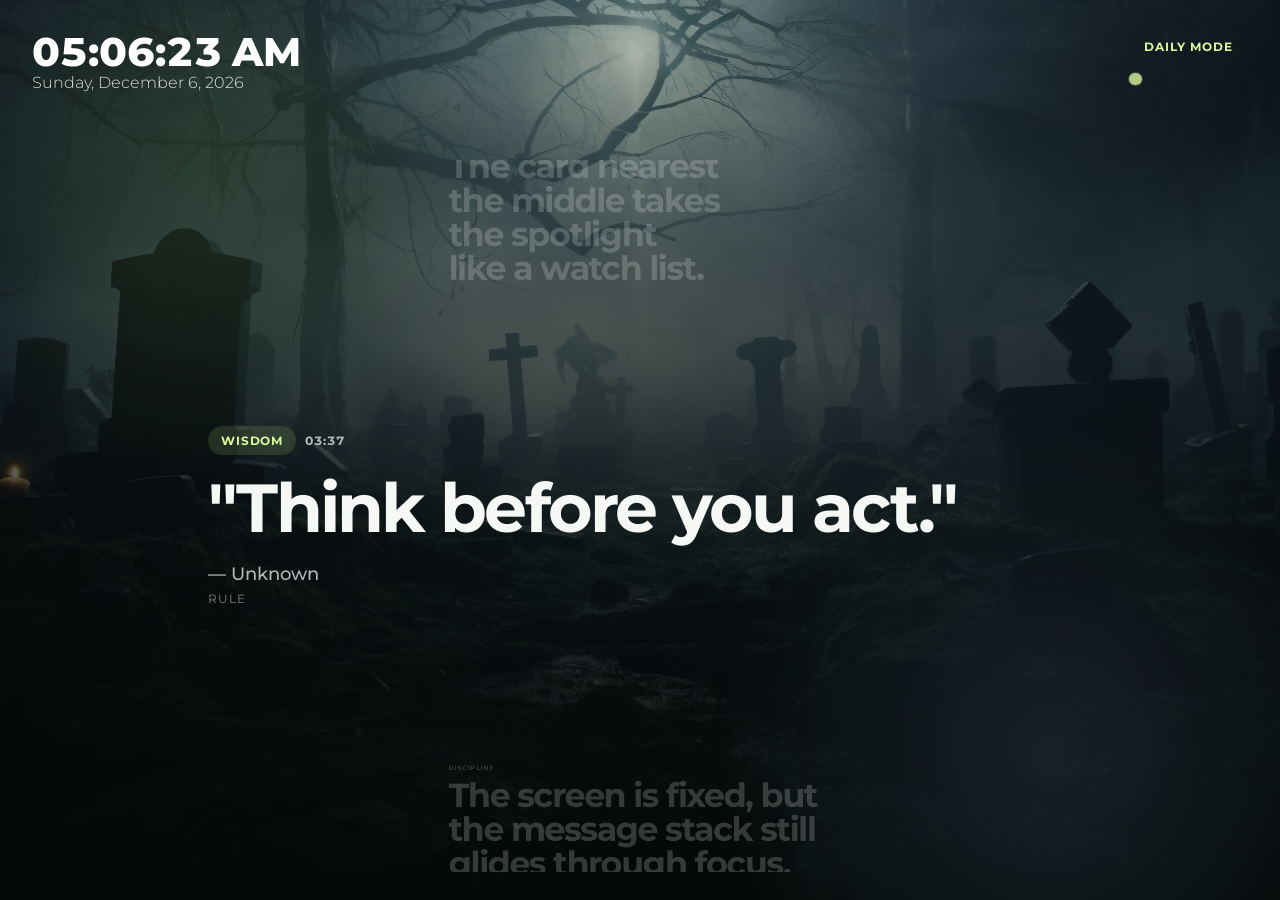
==== commit 1a73699e: "added the timing for the divs" ====
--- a/index.html
+++ b/index.html
@@ -24,15 +24,64 @@
           <p class="date" id="dateText"></p>
         </div>
 
-        <div class="status-pill" id="statusPill">Daily mode</div>
+        <div class="status-tools">
+          <div class="status-pill" id="statusPill">Daily mode</div>
+          <button
+            class="wallpaper-dot"
+            id="wallpaperDot"
+            type="button"
+            aria-label="Change wallpaper"
+            title="Change wallpaper"
+          ></button>
+        </div>
       </header>
 
-      <section class="hero-panel">
-        <div class="quote-shell" id="quoteShell">
-          <p class="category-badge" id="categoryBadge">Loading</p>
-          <blockquote class="quote-text" id="quoteText">Preparing your next quote...</blockquote>
-          <p class="quote-source" id="quoteSource">Loading source</p>
-          <p class="quote-type" id="quoteType"></p>
+      <section class="message-stage" aria-label="Motivation messages">
+        <div class="message-rail" id="messageRail">
+          <article class="message-card message-card--small" data-focus-card>
+            <p class="message-card__eyebrow">Warm up</p>
+            <h2>This one now matches the others when it reaches the center.</h2>
+          </article>
+
+          <article class="message-card message-card--small" data-focus-card>
+            <p class="message-card__eyebrow">Momentum</p>
+            <h2>Only the messages scroll now while the page stays fixed.</h2>
+          </article>
+
+          <article class="message-card message-card--large" data-focus-card>
+            <p class="message-card__eyebrow">Focus</p>
+            <h1>The card nearest the middle takes the spotlight like a watch list.</h1>
+          </article>
+
+          <section class="hero-panel message-card message-card--quote" data-focus-card>
+            <div class="quote-shell" id="quoteShell">
+              <div class="quote-meta">
+                <p class="category-badge" id="categoryBadge">Loading</p>
+                <span class="quote-countdown" id="quoteCountdown">05:00</span>
+              </div>
+              <blockquote class="quote-text" id="quoteText">Preparing your next quote...</blockquote>
+              <p class="quote-source" id="quoteSource">Loading source</p>
+              <p class="quote-type" id="quoteType"></p>
+            </div>
+          </section>
+
+          <article class="message-card message-card--large" data-focus-card>
+            <p class="message-card__eyebrow" id="disciplineEyebrow">Discipline</p>
+            <h1 id="disciplineText">The screen is fixed, but the message stack still glides through focus.</h1>
+          </article>
+
+          <article class="message-card message-card--small" data-focus-card>
+            <div class="message-card__meta">
+              <p class="message-card__eyebrow" id="broTalkEyebrow">Bro Talk</p>
+              <span class="message-card__countdown" id="broTalkCountdown">05:00</span>
+            </div>
+            <h2 id="broTalkText">That gives you the effect without making the whole page move.</h2>
+          </article>
+
+          <article class="message-card message-card--tiny" data-focus-card>
+            <p class="message-card__eyebrow">Finish</p>
+            <h3>The last card still expands when it reaches the center zone.</h3>
+          </article>
         </div>
       </section>
     </main>
--- a/style.css
+++ b/style.css
@@ -20,13 +20,15 @@
 
 html,
 body {
-  min-height: 100%;
+  height: 100%;
   background: var(--bg);
+  overflow: hidden;
 }
 
 body {
   font-family: "Montserrat", sans-serif;
   color: var(--text);
+  overflow: hidden;
 }
 
 button {
@@ -35,12 +37,13 @@
 
 .app-shell {
   position: relative;
-  min-height: 100vh;
-  min-height: 100dvh;
+  height: 100vh;
+  height: 100dvh;
   overflow: hidden;
   display: flex;
   flex-direction: column;
-  justify-content: space-between;
+  justify-content: flex-start;
+  gap: clamp(2rem, 6vw, 4rem);
   padding: clamp(0.85rem, 3vw, 1.5rem);
 }
 
@@ -48,8 +51,12 @@
 .background-image,
 .background-overlay,
 .background-glow {
-  position: absolute;
+  position: fixed;
   inset: 0;
+}
+
+.background-stage {
+  z-index: 0;
 }
 
 .background-image {
@@ -150,19 +157,171 @@
   white-space: nowrap;
 }
 
+.status-tools {
+  display: flex;
+  flex-direction: column;
+  align-items: flex-start;
+  gap: 0.45rem;
+}
+
+.wallpaper-dot {
+  width: 0.8rem;
+  height: 0.8rem;
+  border: 0;
+  border-radius: 999px;
+  background: rgba(217, 249, 157, 0.8);
+  box-shadow: 0 0 0 1px rgba(255, 255, 255, 0.18);
+  cursor: pointer;
+  transition:
+    transform 180ms ease,
+    opacity 180ms ease,
+    background 180ms ease;
+}
+
+.wallpaper-dot:hover,
+.wallpaper-dot:focus-visible {
+  background: #f6f8f6;
+  transform: scale(1.08);
+}
+
+.wallpaper-dot:focus-visible {
+  outline: 2px solid rgba(246, 248, 246, 0.45);
+  outline-offset: 3px;
+}
+
 .hero-panel {
-  flex: 1;
   display: flex;
   align-items: center;
   justify-content: center;
-  padding: clamp(1.5rem, 6vw, 4rem) 0;
+  padding: 0;
+}
+
+.message-stage {
+  position: relative;
+  z-index: 1;
+  flex: 1;
+  min-height: 0;
+  overflow: hidden;
+  display: flex;
+  align-items: stretch;
+  justify-content: center;
+}
+
+.message-rail {
+  width: min(100%, 62rem);
+  height: 100%;
+  overflow-y: auto;
+  overflow-x: hidden;
+  display: flex;
+  flex-direction: column;
+  align-items: center;
+  gap: clamp(2.25rem, 7vw, 4.5rem);
+  padding: 26vh 0;
+  scroll-snap-type: y mandatory;
+  scroll-behavior: smooth;
+  scrollbar-width: none;
+  overscroll-behavior: contain;
+}
+
+.message-rail::-webkit-scrollbar {
+  display: none;
+}
+
+.message-card {
+  width: min(100%, 54rem);
+  min-height: clamp(7rem, 18vh, 14rem);
+  padding: clamp(1rem, 3vw, 2rem);
+  border-radius: 1.9rem;
+  display: flex;
+  flex-direction: column;
+  justify-content: center;
+  gap: 0.8rem;
+  transform-origin: center center;
+  opacity: 0.2;
+  transform: scale(0.52);
+  transition:
+    transform 520ms cubic-bezier(0.22, 1, 0.36, 1),
+    opacity 520ms cubic-bezier(0.22, 1, 0.36, 1);
+  will-change: transform, opacity;
+  scroll-snap-align: center;
+  scroll-snap-stop: always;
+}
+
+.message-card.is-focused {
+  opacity: 1;
+}
+
+.message-card__eyebrow {
+  color: var(--accent);
+  font-size: 0.78rem;
+  font-weight: 700;
+  letter-spacing: 0.12em;
+  text-transform: uppercase;
+}
+
+.message-card__meta {
+  display: inline-flex;
+  align-items: center;
+  gap: 0.55rem;
+}
+
+.message-card__countdown {
+  color: rgba(246, 248, 246, 0.72);
+  font-size: 0.72rem;
+  font-weight: 700;
+  letter-spacing: 0.08em;
+  font-variant-numeric: tabular-nums;
+}
+
+.message-card h1,
+.message-card h2,
+.message-card h3 {
+  line-height: 1.02;
+  letter-spacing: -0.04em;
+  text-wrap: balance;
+}
+
+.message-card--tiny {
+  width: min(100%, 28rem);
+}
+
+.message-card--small {
+  width: min(100%, 38rem);
+}
+
+.message-card--large {
+  width: min(100%, 50rem);
+}
+
+.message-card--tiny h3 {
+  font-size: clamp(1.05rem, 3.6vw, 1.7rem);
+}
+
+.message-card--small h2 {
+  font-size: clamp(1.4rem, 4.2vw, 2.5rem);
+}
+
+.message-card--large h1 {
+  font-size: clamp(2rem, 6vw, 4rem);
+}
+
+.message-card--quote {
+  width: min(100%, 58rem);
+  min-height: clamp(12rem, 34vh, 24rem);
 }
 
 .quote-shell {
-  width: min(100%, 54rem);
+  width: 100%;
   padding: clamp(0.6rem, 2vw, 2.25rem);
   border-radius: 1.75rem;
   transition: opacity 400ms ease, transform 400ms ease;
+}
+
+.quote-meta {
+  display: inline-flex;
+  align-items: center;
+  gap: 0.55rem;
+  margin-bottom: clamp(0.75rem, 2vw, 1rem);
 }
 
 .quote-shell.is-changing {
@@ -174,7 +333,6 @@
   display: inline-flex;
   align-items: center;
   justify-content: center;
-  margin-bottom: clamp(0.75rem, 2vw, 1rem);
   padding: 0.45rem 0.8rem;
   border-radius: 999px;
   background: rgba(217, 249, 157, 0.12);
@@ -183,6 +341,14 @@
   font-weight: 700;
   letter-spacing: 0.08em;
   text-transform: uppercase;
+}
+
+.quote-countdown {
+  color: rgba(246, 248, 246, 0.72);
+  font-size: 0.78rem;
+  font-weight: 700;
+  letter-spacing: 0.08em;
+  font-variant-numeric: tabular-nums;
 }
 
 .quote-text {
@@ -212,12 +378,11 @@
 
 @media (max-width: 640px) {
   .app-shell {
-    justify-content: flex-start;
-    gap: 1rem;
+    gap: 1.75rem;
   }
 
   .top-bar {
-    gap: 0.35rem;
+    gap: 0.75rem;
   }
 
   .clock-panel {
@@ -225,43 +390,71 @@
   }
 
   .time {
-    font-size: clamp(1.2rem, 7vw, 1.7rem);
+    font-size: clamp(1.7rem, 8vw, 2.35rem);
   }
 
   .time__period {
-    margin-left: 8px;
-    font-size: 0.8em;
+    margin-left: 10px;
+    font-size: 0.9em;
   }
 
   .date {
-    font-size: clamp(0.72rem, 3.2vw, 0.9rem);
+    margin-top: 0.2rem;
+    font-size: clamp(0.95rem, 4vw, 1.15rem);
   }
 
   .status-pill {
-    padding: 0.45rem 0;
-    font-size: 0.66rem;
+    padding: 0.2rem 0;
+    font-size: 0.82rem;
     letter-spacing: 0.06em;
   }
 
   .hero-panel {
-    align-items: flex-start;
-    justify-content: flex-end;
-    padding-top: 1rem;
+    align-items: center;
+    justify-content: center;
+  }
+
+  .message-rail {
+    width: 100%;
+    padding-top: 18vh;
+    padding-bottom: 18vh;
+  }
+
+  .message-card {
+    min-height: auto;
+    padding: 1rem;
+  }
+
+  .message-card--tiny,
+  .message-card--small,
+  .message-card--large,
+  .message-card--quote {
+    width: 100%;
   }
 
   .quote-shell {
     width: 100%;
-    padding: 0.25rem 0;
+    padding: 0.5rem 0;
   }
 
   .quote-text {
     max-width: 100%;
-    font-size: clamp(1.45rem, 8vw, 2.3rem);
-    line-height: 1.12;
+    font-size: clamp(2.15rem, 10vw, 3.3rem);
+    line-height: 1.08;
+  }
+
+  .category-badge {
+    margin-bottom: 1rem;
+    font-size: 0.88rem;
+    padding: 0.55rem 0.95rem;
   }
 
   .quote-source {
-    font-size: 0.92rem;
+    font-size: 1.05rem;
+  }
+
+  .quote-type {
+    font-size: 0.82rem;
   }
 }
 
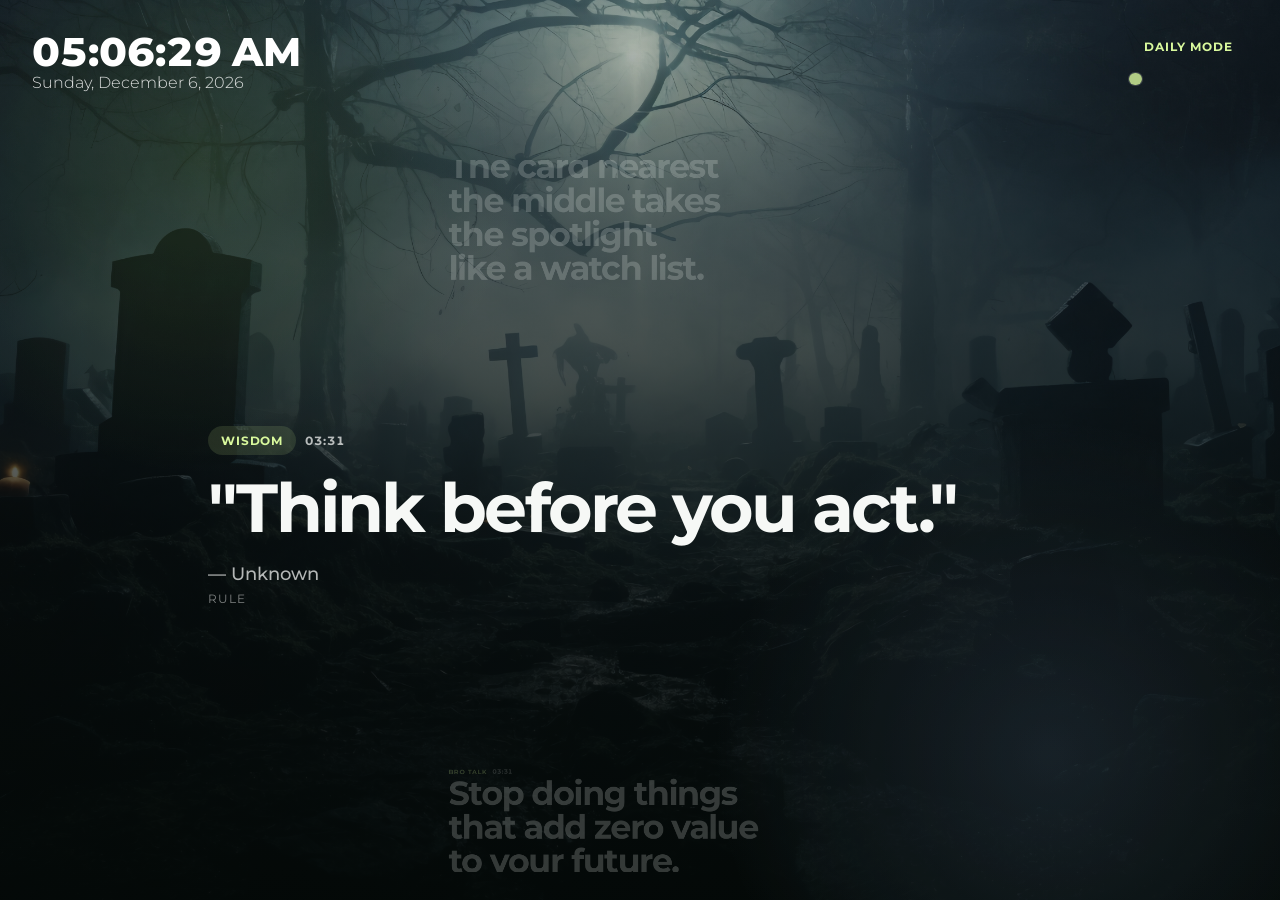
==== commit 18299e74: "changed the json to the static files in the index" ====
--- a/index.html
+++ b/index.html
@@ -66,8 +66,13 @@
           </section>
 
           <article class="message-card message-card--large" data-focus-card>
-            <p class="message-card__eyebrow" id="disciplineEyebrow">Discipline</p>
-            <h1 id="disciplineText">The screen is fixed, but the message stack still glides through focus.</h1>
+            <div class="bro-talk-shell" id="disciplineShell">
+              <div class="message-card__meta">
+                <p class="message-card__eyebrow" id="disciplineEyebrow">Bro Talk</p>
+                <span class="message-card__countdown" id="disciplineCountdown">05:00</span>
+              </div>
+              <h1 id="disciplineText">The screen is fixed, but the message stack still glides through focus.</h1>
+            </div>
           </article>
 
           <article class="message-card message-card--small" data-focus-card>
--- a/style.css
+++ b/style.css
@@ -329,6 +329,16 @@
   transform: translateY(10px);
 }
 
+.bro-talk-shell {
+  width: 100%;
+  transition: opacity 400ms ease, transform 400ms ease;
+}
+
+.bro-talk-shell.is-changing {
+  opacity: 0;
+  transform: translateY(10px);
+}
+
 .category-badge {
   display: inline-flex;
   align-items: center;
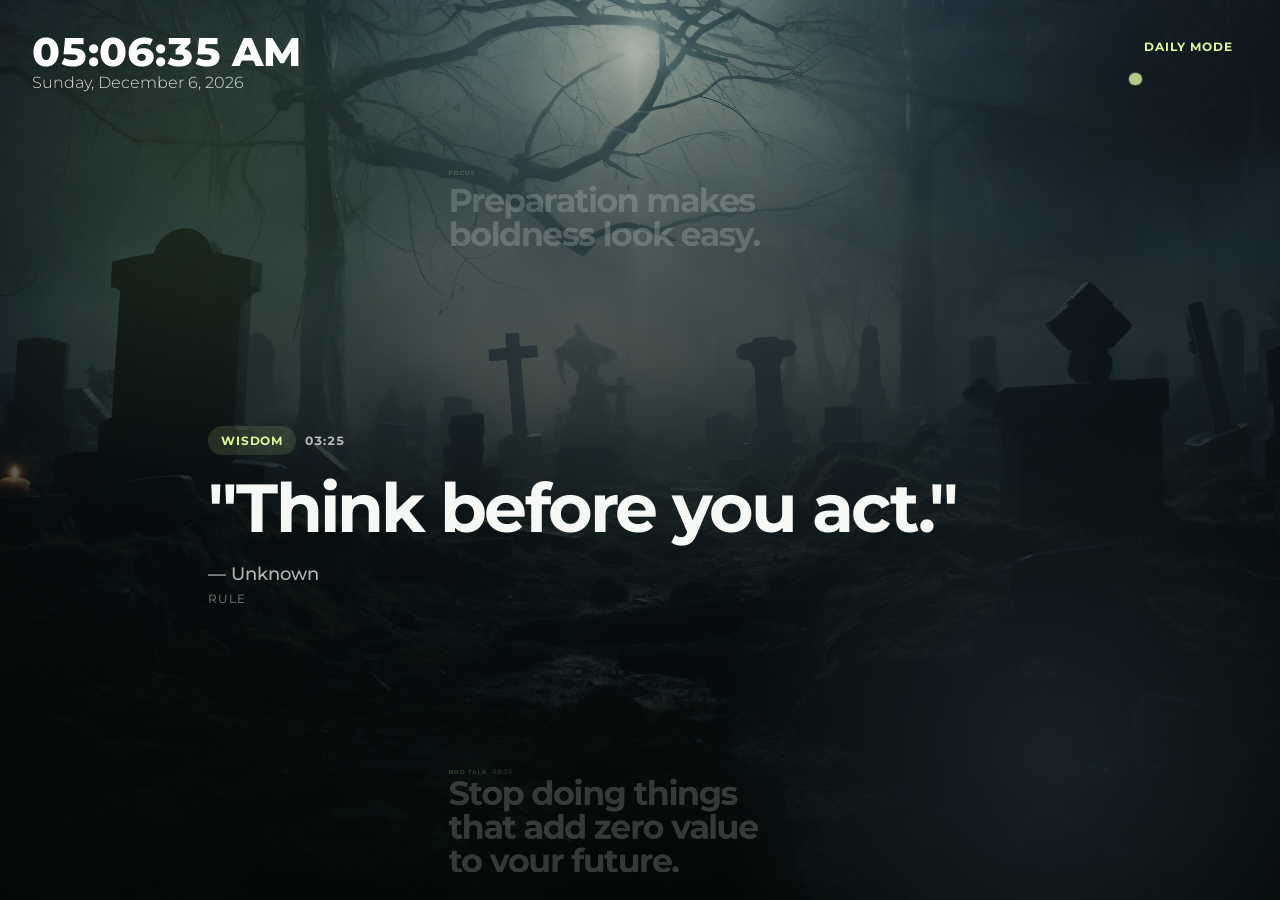
==== commit 770ca140: "changed the json to the static files in the index  -  remastered" ====
--- a/index.html
+++ b/index.html
@@ -40,17 +40,17 @@
         <div class="message-rail" id="messageRail">
           <article class="message-card message-card--small" data-focus-card>
             <p class="message-card__eyebrow">Warm up</p>
-            <h2>This one now matches the others when it reaches the center.</h2>
+            <h2 id="warmUpText"></h2>
           </article>
 
           <article class="message-card message-card--small" data-focus-card>
             <p class="message-card__eyebrow">Momentum</p>
-            <h2>Only the messages scroll now while the page stays fixed.</h2>
+            <h2 id="momentumText"></h2>
           </article>
 
           <article class="message-card message-card--large" data-focus-card>
             <p class="message-card__eyebrow">Focus</p>
-            <h1>The card nearest the middle takes the spotlight like a watch list.</h1>
+            <h1 id="focusText"></h1>
           </article>
 
           <section class="hero-panel message-card message-card--quote" data-focus-card>
@@ -85,7 +85,7 @@
 
           <article class="message-card message-card--tiny" data-focus-card>
             <p class="message-card__eyebrow">Finish</p>
-            <h3>The last card still expands when it reaches the center zone.</h3>
+            <h3 id="finishText"></h3>
           </article>
         </div>
       </section>
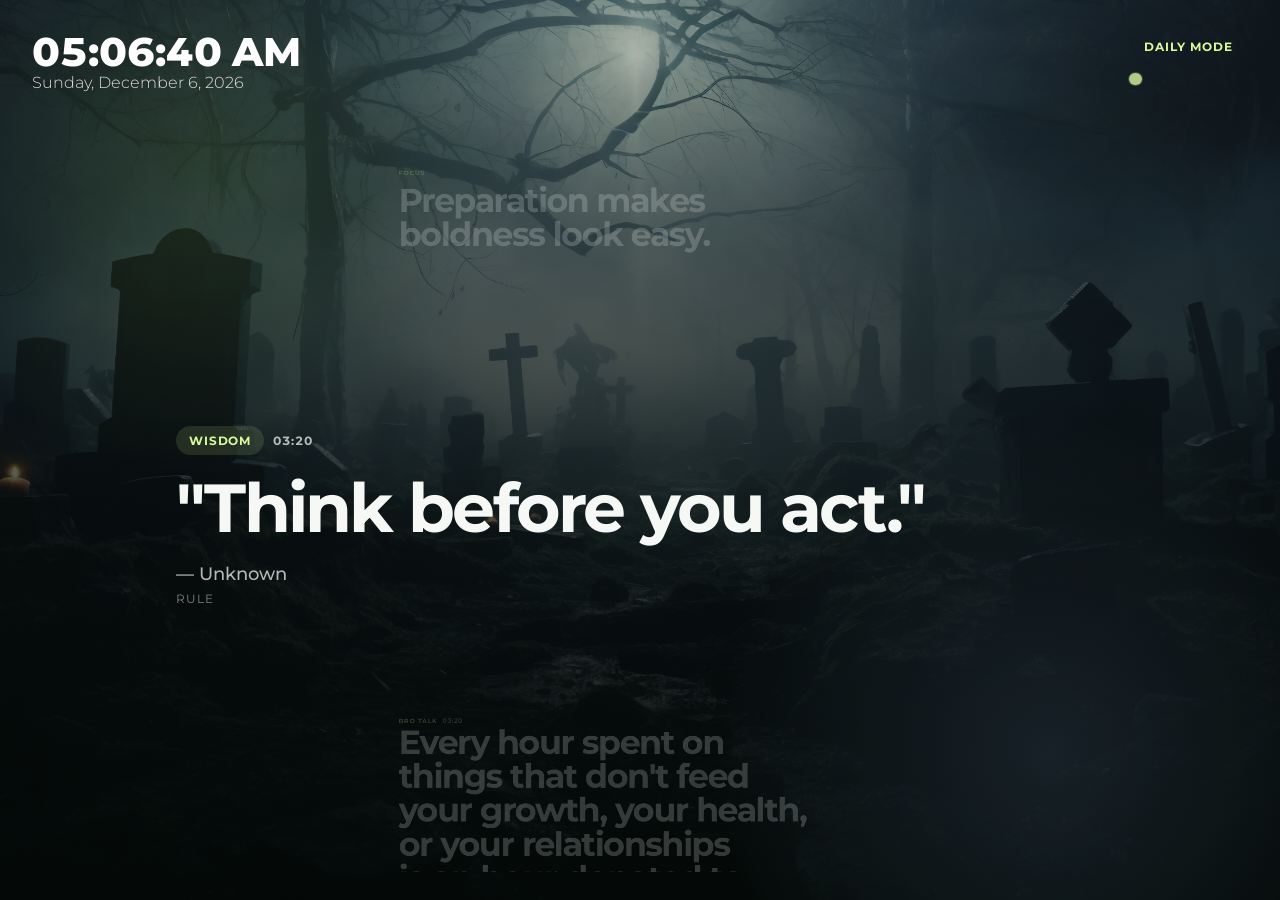
==== commit 1375eec9: "Added the side bar" ====
--- a/index.html
+++ b/index.html
@@ -25,7 +25,14 @@
         </div>
 
         <div class="status-tools">
-          <div class="status-pill" id="statusPill">Daily mode</div>
+          <button
+            class="status-pill"
+            id="statusPill"
+            type="button"
+            aria-label="Open menu"
+            aria-expanded="false"
+            aria-controls="sidePanel"
+          >Daily mode</button>
           <button
             class="wallpaper-dot"
             id="wallpaperDot"
@@ -35,6 +42,11 @@
           ></button>
         </div>
       </header>
+
+      <!-- Full-screen side panel -->
+      <div class="side-panel" id="sidePanel" aria-hidden="true">
+        <button class="side-panel__close" id="sidePanelClose" type="button" aria-label="Close menu">&#x2715;</button>
+      </div>
 
       <section class="message-stage" aria-label="Motivation messages">
         <div class="message-rail" id="messageRail">
--- a/style.css
+++ b/style.css
@@ -149,12 +149,26 @@
   max-width: 100%;
   padding: 0.7rem 0.95rem;
   border-radius: 999px;
+  background: none;
+  border: none;
   color: var(--accent);
   font-size: 0.75rem;
   font-weight: 700;
   letter-spacing: 0.08em;
   text-transform: uppercase;
   white-space: nowrap;
+  cursor: pointer;
+  transition: opacity 180ms ease;
+}
+
+.status-pill:hover,
+.status-pill:focus-visible {
+  opacity: 0.75;
+}
+
+.status-pill:focus-visible {
+  outline: 2px solid rgba(217, 249, 157, 0.5);
+  outline-offset: 2px;
 }
 
 .status-tools {
@@ -386,6 +400,56 @@
   text-transform: uppercase;
 }
 
+/* ── Full-screen side panel ──────────────────────────────────── */
+.side-panel {
+  position: fixed;
+  inset: 0;
+  z-index: 100;
+  background: rgba(3, 8, 6, 0.97);
+  backdrop-filter: blur(18px);
+  -webkit-backdrop-filter: blur(18px);
+  display: flex;
+  flex-direction: column;
+  align-items: center;
+  justify-content: center;
+  opacity: 0;
+  pointer-events: none;
+  transition: opacity 350ms cubic-bezier(0.22, 1, 0.36, 1);
+}
+
+.side-panel.is-open {
+  opacity: 1;
+  pointer-events: all;
+}
+
+.side-panel__close {
+  position: fixed;
+  top: clamp(0.85rem, 3vw, 1.5rem);
+  right: clamp(0.85rem, 3vw, 2rem);
+  width: 2.4rem;
+  height: 2.4rem;
+  background: rgba(246, 248, 246, 0.08);
+  border: 1px solid rgba(246, 248, 246, 0.12);
+  border-radius: 999px;
+  color: var(--text);
+  font-size: 1rem;
+  cursor: pointer;
+  display: flex;
+  align-items: center;
+  justify-content: center;
+  transition: background 180ms ease;
+}
+
+.side-panel__close:hover,
+.side-panel__close:focus-visible {
+  background: rgba(246, 248, 246, 0.16);
+}
+
+.side-panel__close:focus-visible {
+  outline: 2px solid rgba(246, 248, 246, 0.45);
+  outline-offset: 2px;
+}
+
 @media (max-width: 640px) {
   .app-shell {
     gap: 1.75rem;
@@ -496,12 +560,28 @@
     width: auto;
   }
 
+  .message-card--tiny {
+    width: min(100%, 36rem);
+  }
+
+  .message-card--small {
+    width: min(100%, 52rem);
+  }
+
+  .message-card--large {
+    width: min(100%, 66rem);
+  }
+
+  .message-card--quote {
+    width: min(100%, 72rem);
+  }
+
   .quote-shell {
-    width: min(100%, 60rem);
+    width: min(100%, 68rem);
     padding: 2.25rem 0;
   }
 
   .quote-text {
-    max-width: 20ch;
-  }
-}
+    max-width: 22ch;
+  }
+}
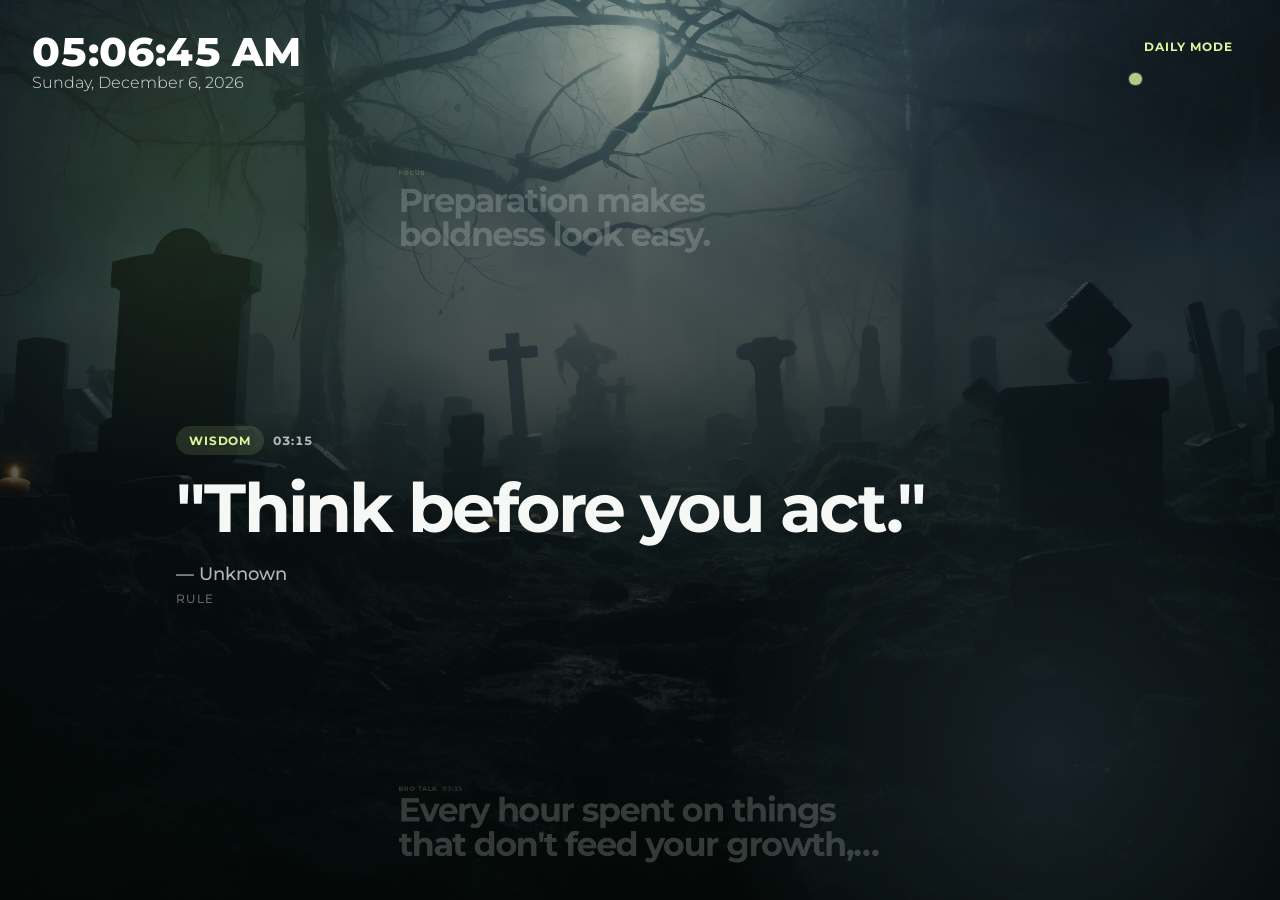
==== commit 99b7f17e: "Added the dynamic side bar" ====
--- a/index.html
+++ b/index.html
@@ -45,7 +45,16 @@
 
       <!-- Full-screen side panel -->
       <div class="side-panel" id="sidePanel" aria-hidden="true">
-        <button class="side-panel__close" id="sidePanelClose" type="button" aria-label="Close menu">&#x2715;</button>
+        <div class="side-panel__topbar">
+          <button class="side-panel__close" id="sidePanelClose" type="button" aria-label="Close menu">&#x2715;</button>
+        </div>
+        <div class="side-panel__rail" id="navRail">
+          <a class="side-panel__nav-item" href="events.html" data-nav-card>Events</a>
+          <a class="side-panel__nav-item" href="timer.html" data-nav-card>Timer</a>
+          <p class="side-panel__brand" data-nav-card>Breech</p>
+          <a class="side-panel__nav-item" href="goals.html" data-nav-card>Goals</a>
+          <a class="side-panel__nav-item" href="achievements.html" data-nav-card>Achievements</a>
+        </div>
       </div>
 
       <section class="message-stage" aria-label="Motivation messages">
--- a/style.css
+++ b/style.css
@@ -410,8 +410,6 @@
   -webkit-backdrop-filter: blur(18px);
   display: flex;
   flex-direction: column;
-  align-items: center;
-  justify-content: center;
   opacity: 0;
   pointer-events: none;
   transition: opacity 350ms cubic-bezier(0.22, 1, 0.36, 1);
@@ -422,10 +420,14 @@
   pointer-events: all;
 }
 
+.side-panel__topbar {
+  flex-shrink: 0;
+  display: flex;
+  justify-content: flex-end;
+  padding: clamp(0.85rem, 3vw, 1.5rem) clamp(0.85rem, 3vw, 2rem);
+}
+
 .side-panel__close {
-  position: fixed;
-  top: clamp(0.85rem, 3vw, 1.5rem);
-  right: clamp(0.85rem, 3vw, 2rem);
   width: 2.4rem;
   height: 2.4rem;
   background: rgba(246, 248, 246, 0.08);
@@ -450,6 +452,58 @@
   outline-offset: 2px;
 }
 
+.side-panel__rail {
+  flex: 1;
+  min-height: 0;
+  display: flex;
+  flex-direction: column;
+  align-items: center;
+  gap: clamp(1.5rem, 5vw, 3rem);
+  overflow-y: auto;
+  overflow-x: hidden;
+  padding: 40vh 1rem;
+  scroll-snap-type: y mandatory;
+  scroll-behavior: smooth;
+  scrollbar-width: none;
+  overscroll-behavior: contain;
+}
+
+.side-panel__rail::-webkit-scrollbar {
+  display: none;
+}
+
+.side-panel__brand {
+  font-size: clamp(3rem, 12vw, 7rem);
+  font-weight: 800;
+  letter-spacing: -0.04em;
+  color: var(--text);
+  user-select: none;
+  line-height: 1;
+  flex-shrink: 0;
+  scroll-snap-align: center;
+  scroll-snap-stop: always;
+  opacity: 0.2;
+  transform: scale(0.52);
+  transform-origin: center center;
+  will-change: transform, opacity;
+}
+
+.side-panel__nav-item {
+  color: var(--text);
+  font-size: clamp(1.8rem, 7vw, 4rem);
+  font-weight: 800;
+  letter-spacing: -0.03em;
+  text-decoration: none;
+  line-height: 1;
+  flex-shrink: 0;
+  scroll-snap-align: center;
+  scroll-snap-stop: always;
+  opacity: 0.2;
+  transform: scale(0.52);
+  transform-origin: center center;
+  will-change: transform, opacity;
+}
+
 @media (max-width: 640px) {
   .app-shell {
     gap: 1.75rem;
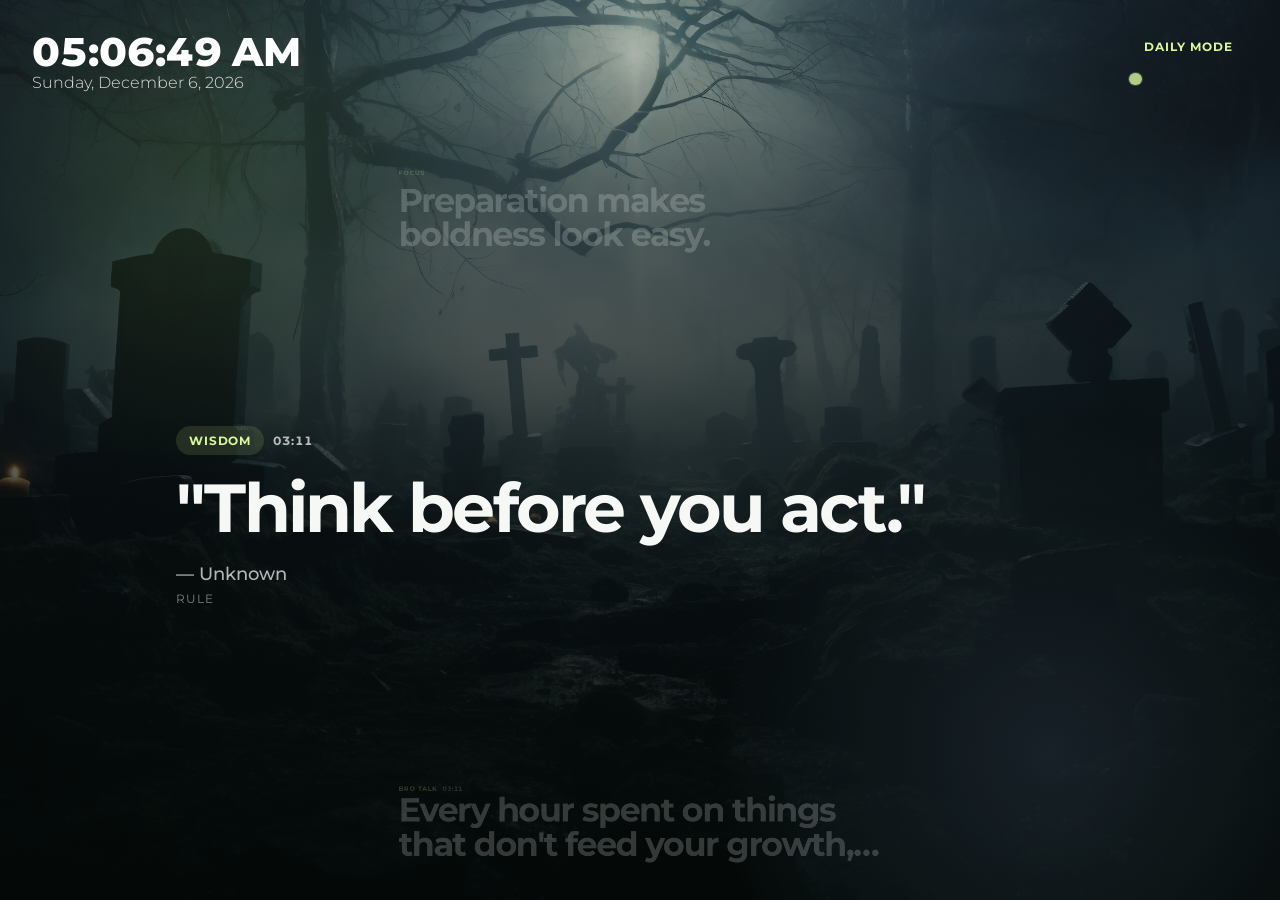
==== commit 4e3110ab: "done with the sidebar" ====
--- a/index.html
+++ b/index.html
@@ -45,6 +45,7 @@
 
       <!-- Full-screen side panel -->
       <div class="side-panel" id="sidePanel" aria-hidden="true">
+        <div class="side-panel__bg" id="sidePanelBg"></div>
         <div class="side-panel__topbar">
           <button class="side-panel__close" id="sidePanelClose" type="button" aria-label="Close menu">&#x2715;</button>
         </div>
--- a/style.css
+++ b/style.css
@@ -420,7 +420,24 @@
   pointer-events: all;
 }
 
+.side-panel__bg {
+  position: absolute;
+  inset: 0;
+  background-size: cover;
+  background-position: center;
+  background-repeat: no-repeat;
+  opacity: 0;
+  transition: opacity 700ms ease;
+  z-index: 0;
+}
+
+.side-panel__bg.is-visible {
+  opacity: 1;
+}
+
 .side-panel__topbar {
+  position: relative;
+  z-index: 1;
   flex-shrink: 0;
   display: flex;
   justify-content: flex-end;
@@ -453,6 +470,8 @@
 }
 
 .side-panel__rail {
+  position: relative;
+  z-index: 1;
   flex: 1;
   min-height: 0;
   display: flex;
